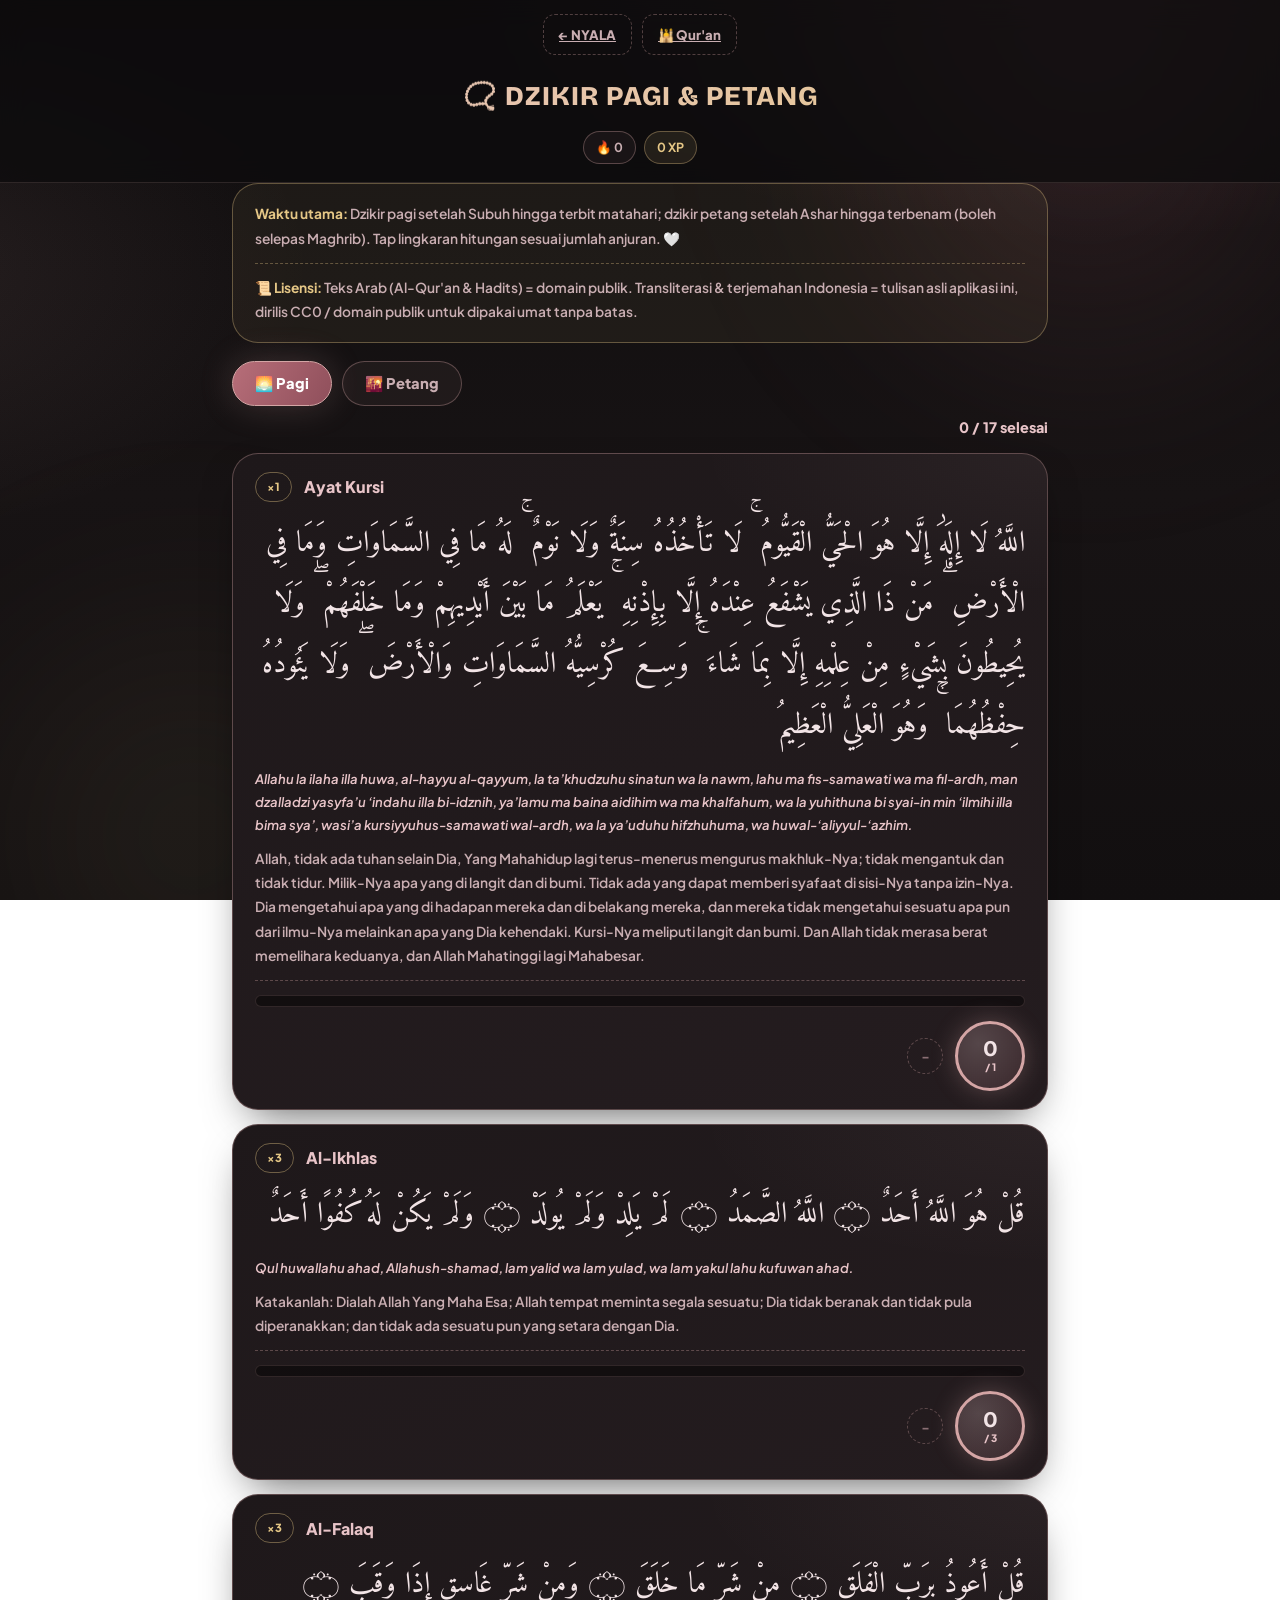
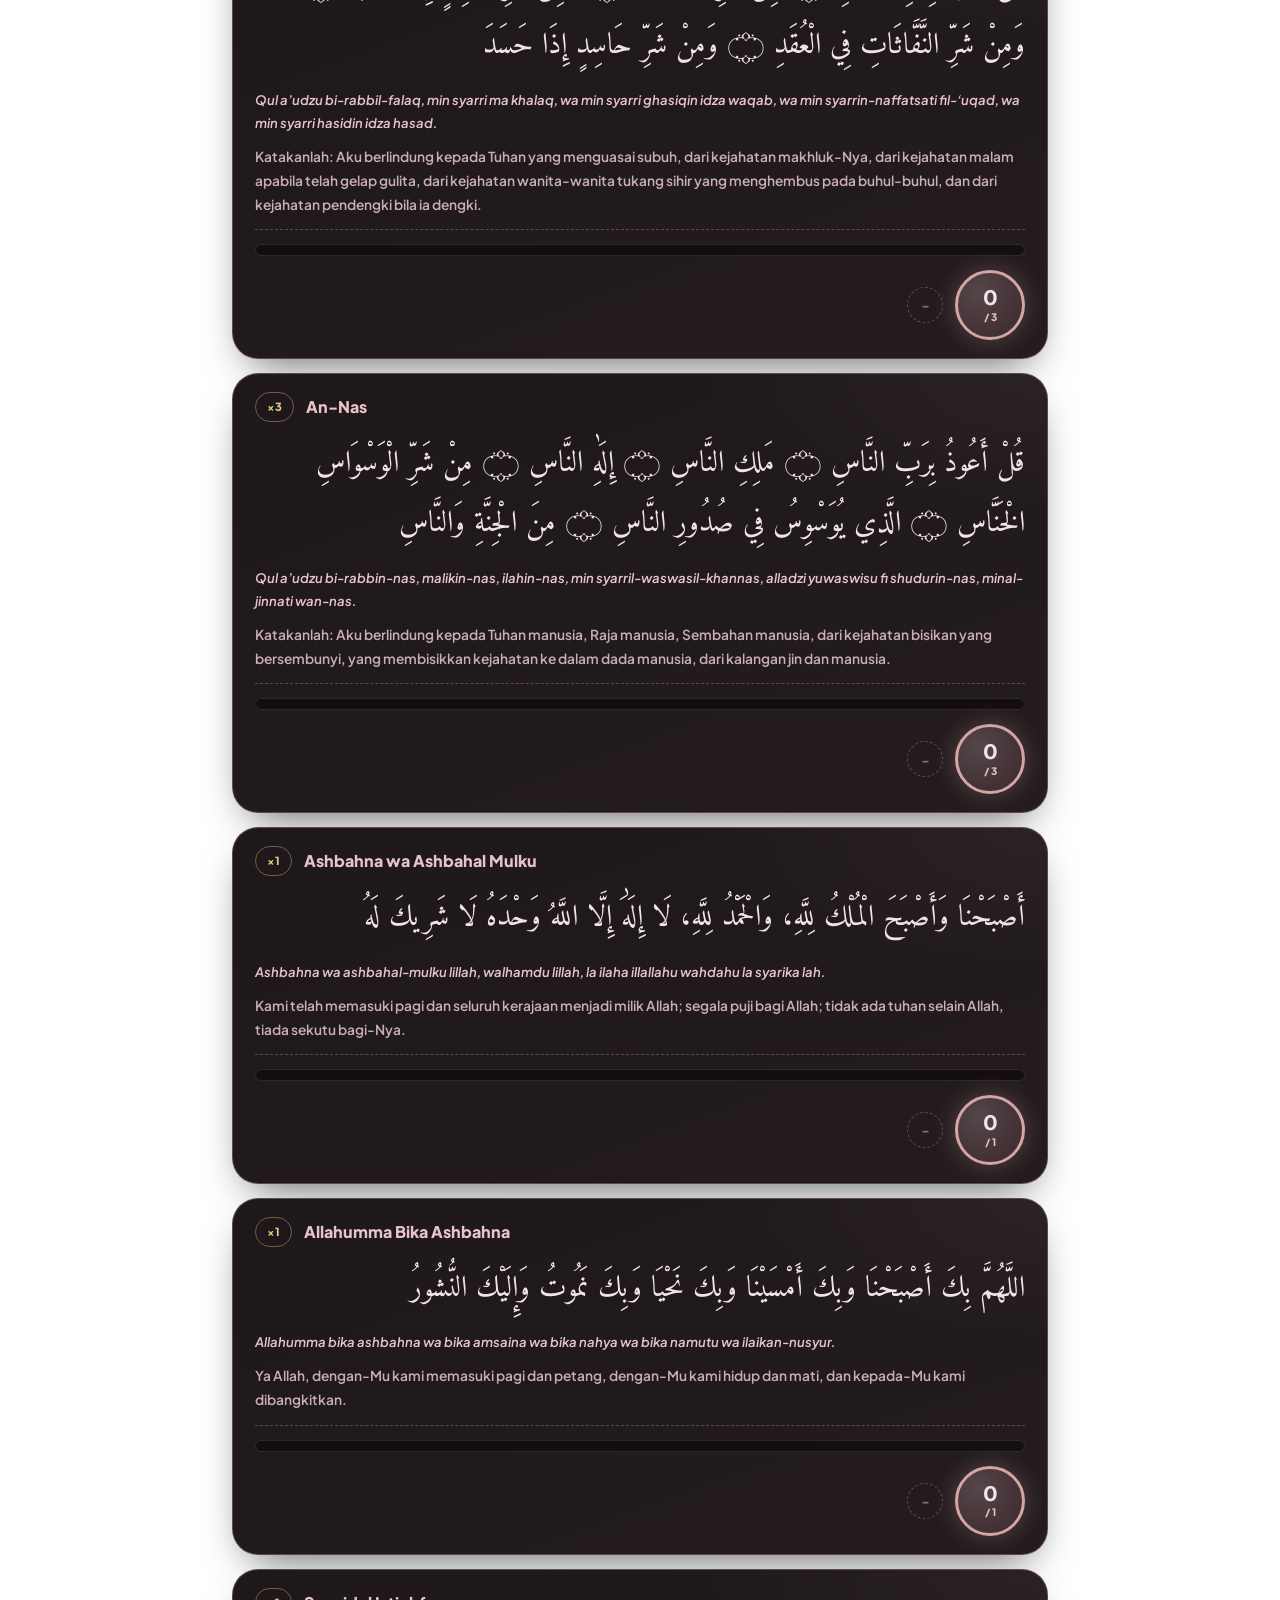
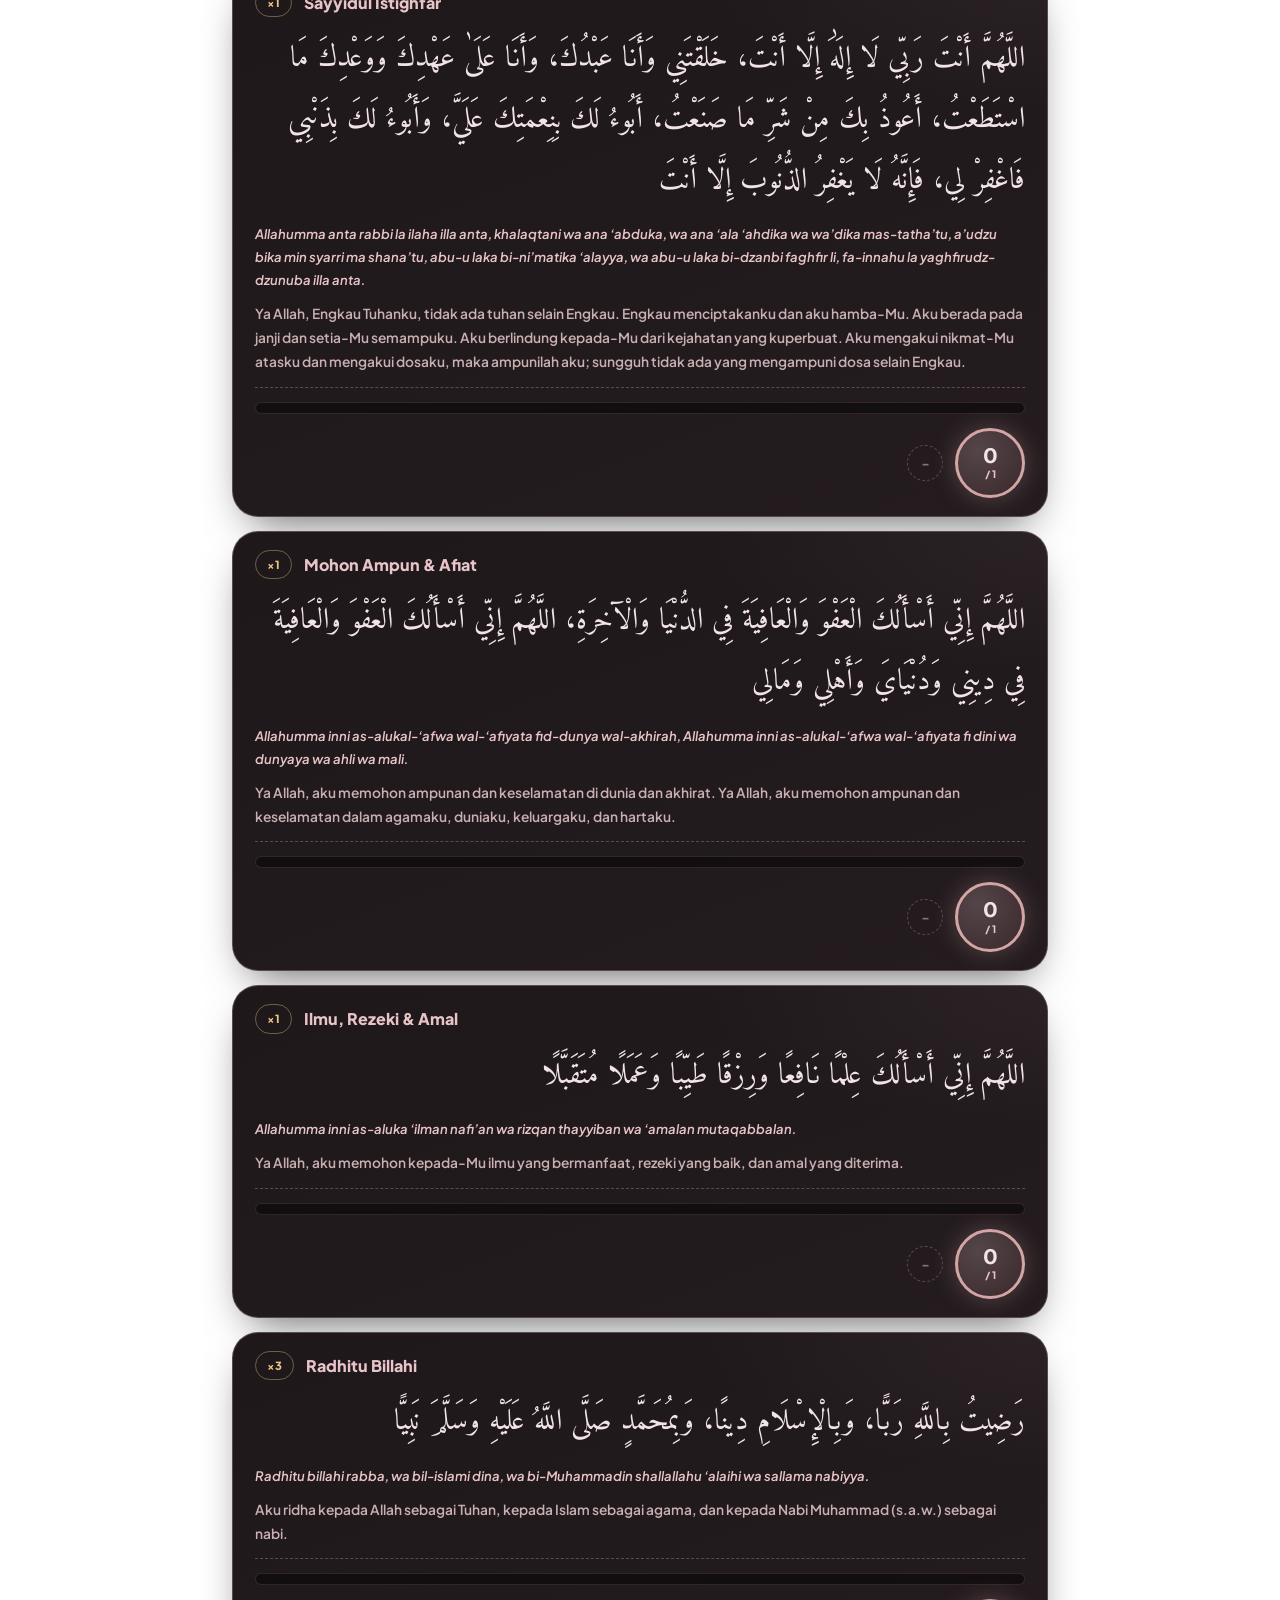
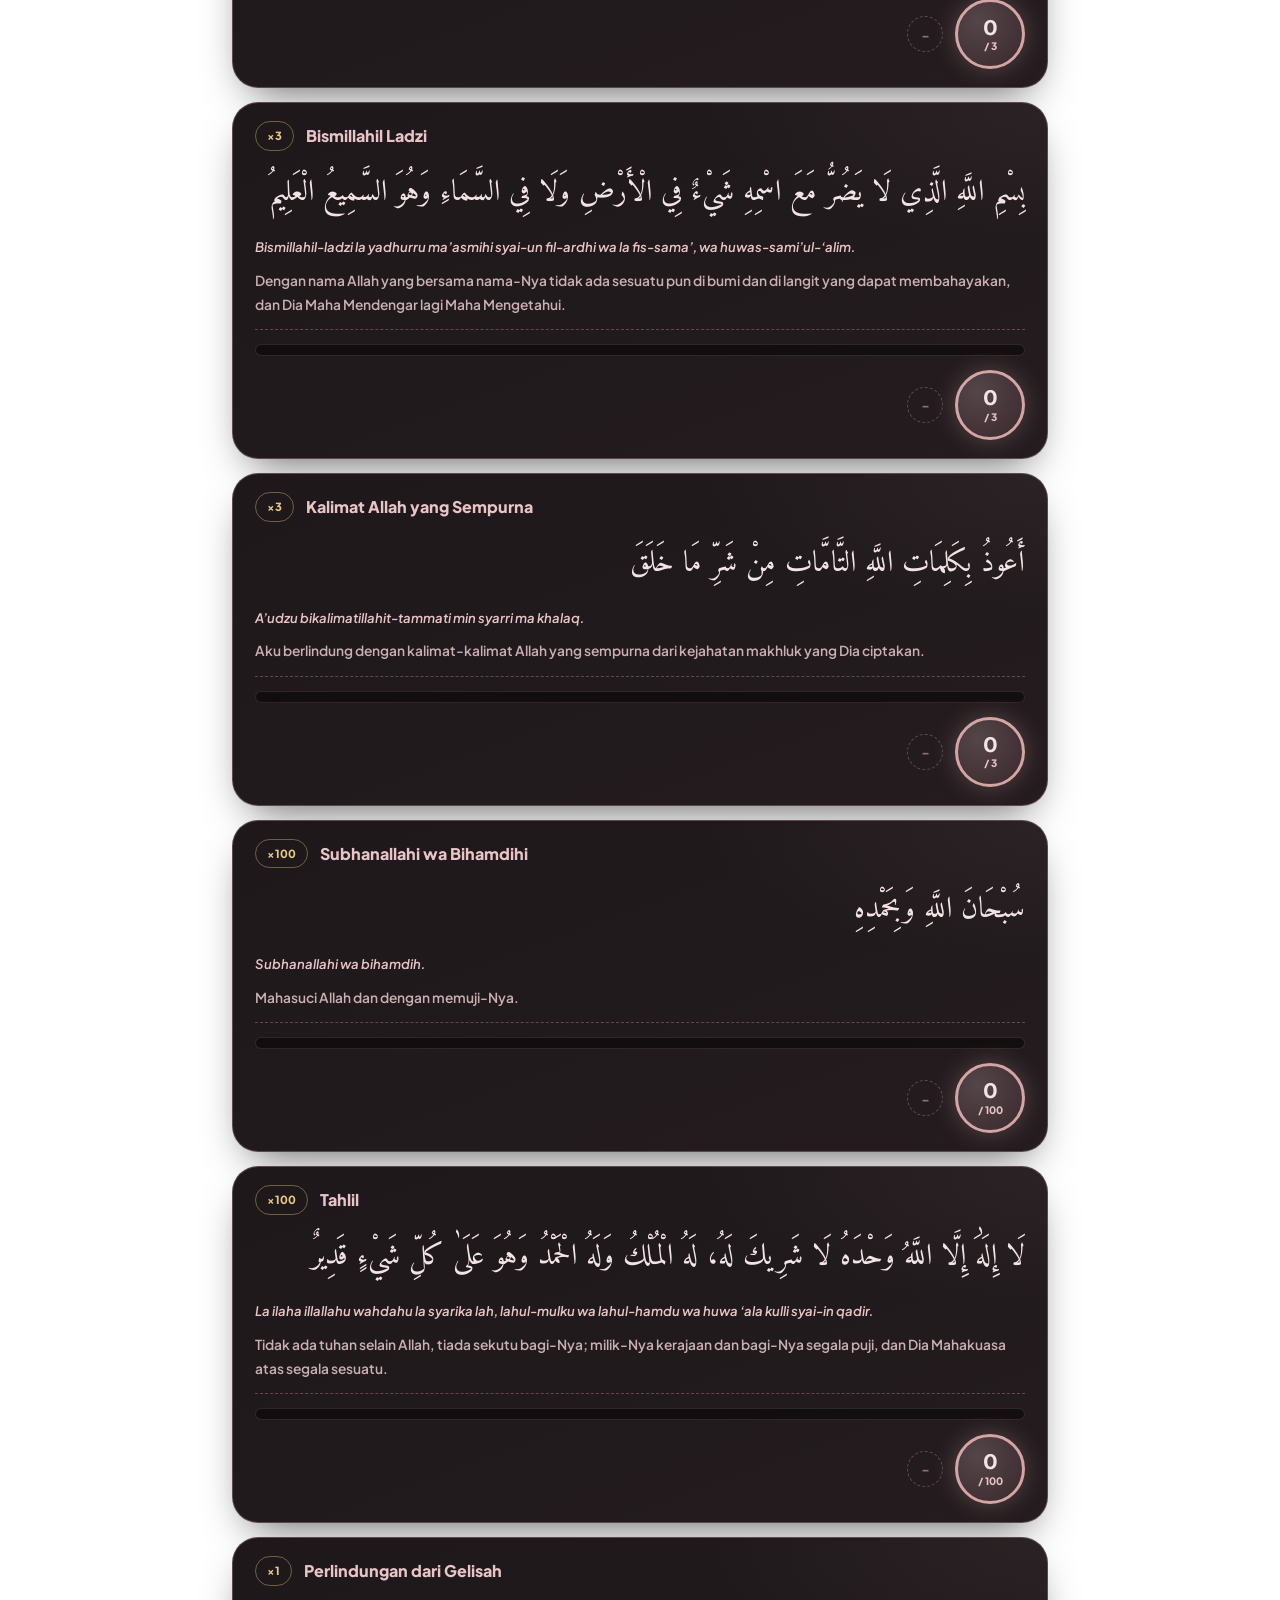
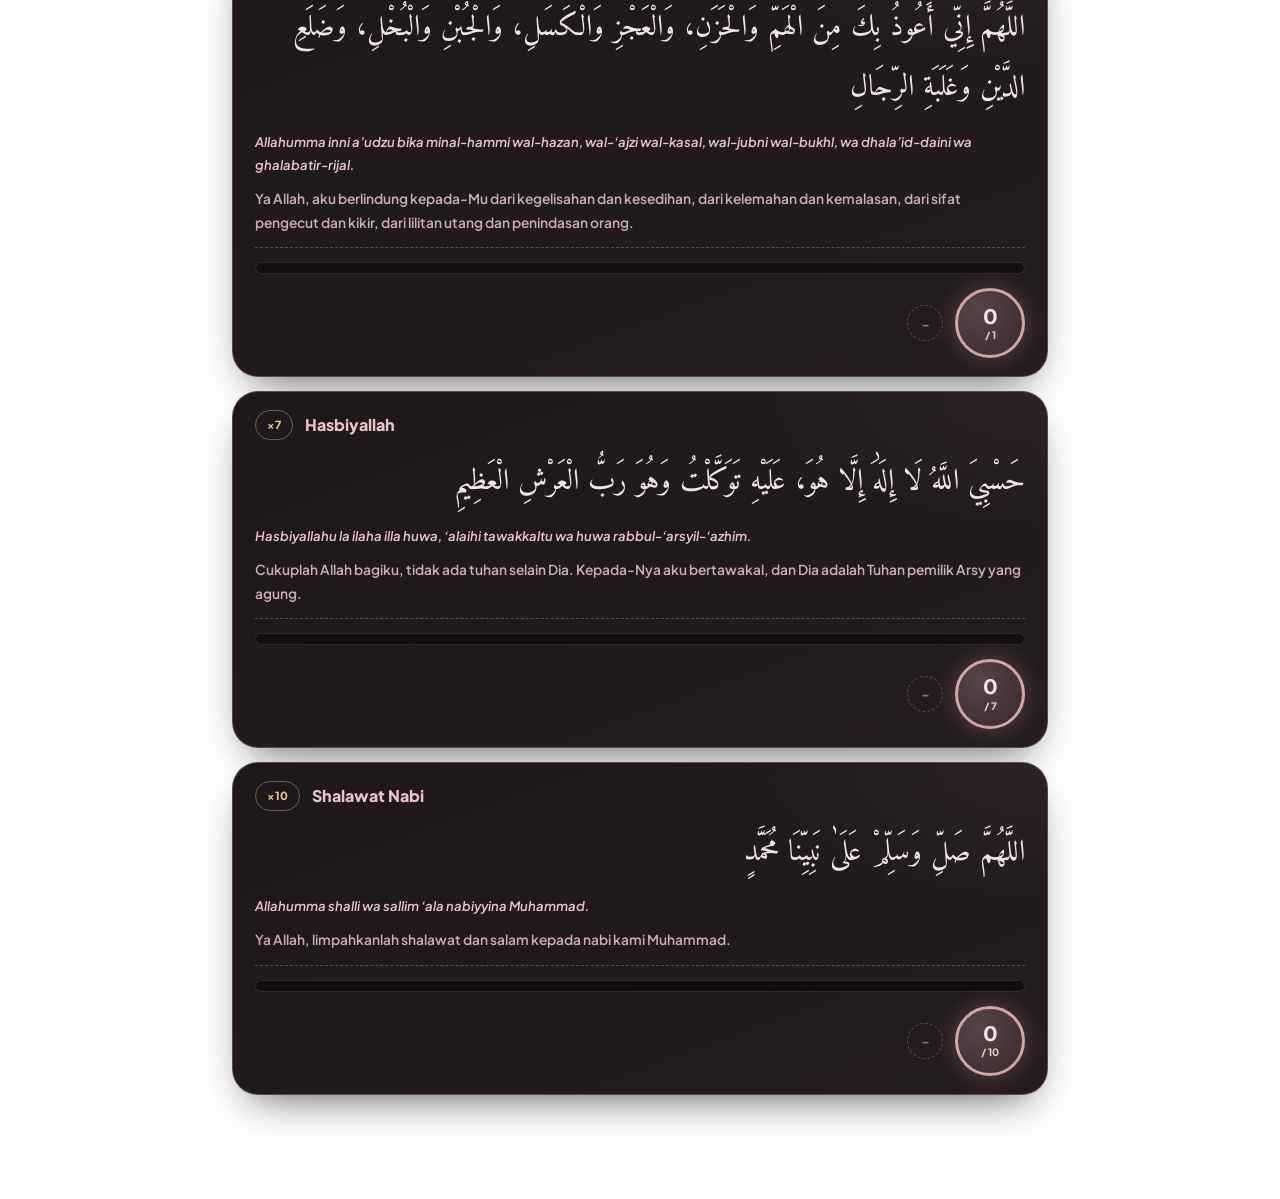
==== dzikir.html @ b2e1d852 "Update dzikir.html" ====
<!DOCTYPE html>
<html lang="id">
<head>
<meta charset="UTF-8">
<meta name="viewport" content="width=device-width, initial-scale=1.0, maximum-scale=5.0">
<title>Dzikir Pagi & Petang — NYALA</title>
<meta name="description" content="Dzikir pagi dan petang lengkap: teks Arab, transliterasi latin, arti Indonesia/Inggris, bar progres hitungan, dan lingkaran hitungan sesuai jumlah anjuran.">
<link rel="icon" href="icon.svg">
<link rel="preconnect" href="https://fonts.googleapis.com">
<link rel="preconnect" href="https://fonts.gstatic.com" crossorigin>
<link href="https://fonts.googleapis.com/css2?family=Amiri:wght@400;700&family=Bricolage+Grotesque:opsz,wght@12..96,400..800&family=Plus+Jakarta+Sans:wght@400;500;600;700;800&display=swap" rel="stylesheet">
<link rel="stylesheet" href="styles.css">
<link rel="manifest" href="manifest.webmanifest">
<meta name="theme-color" content="#0e0c0d">
<style>
.dz-wrap{max-width:860px;margin:0 auto;padding:0 clamp(14px,3vw,22px) 90px}
.dz-nav{display:flex;gap:10px;justify-content:center;flex-wrap:wrap}
.dz-title{text-align:center;font-family:'Bricolage Grotesque';font-weight:800;font-size:clamp(1.25rem,4.4vw,1.7rem);letter-spacing:1px;background:linear-gradient(120deg,var(--rose-soft),var(--gold));-webkit-background-clip:text;background-clip:text;color:transparent;margin:6px 0 12px}
.dz-chips{display:flex;gap:8px;justify-content:center;flex-wrap:wrap;margin-bottom:18px}
.dz-info{border:1px solid rgba(229,199,134,.35);background:rgba(229,199,134,.06);border-radius:var(--r-card);padding:18px clamp(16px,3vw,22px);font-size:.86rem;color:var(--ink-soft);font-weight:600;line-height:1.75}
.dz-info b{color:var(--gold)}
.dz-info .sep{border-top:1px dashed rgba(229,199,134,.35);margin:12px 0}
.dz-tabs{display:flex;gap:10px;flex-wrap:wrap;margin:18px 0 10px}
.dz-tab{border:1px solid var(--line-strong);background:rgba(212,165,165,.06);border-radius:999px;padding:12px 22px;font-weight:800;font-size:.92rem;color:var(--ink-soft);cursor:pointer;transition:.2s}
.dz-tab:focus-visible{outline:3px solid var(--rose);outline-offset:2px}
.dz-tab.on{background:linear-gradient(120deg,var(--rose-deep),#8f4f5b);color:#fff;border-color:var(--rose);box-shadow:var(--glow-rose)}
.dz-prog{text-align:right;font-weight:800;font-size:.9rem;color:var(--rose-soft);margin:6px 0 14px}
.dz-item{padding:18px clamp(14px,3vw,22px);margin-bottom:14px}
.dz-item.done{border-color:rgba(229,199,134,.5);box-shadow:0 0 22px rgba(229,199,134,.18)}
.dz-head{display:flex;align-items:center;gap:12px;margin-bottom:12px}
.dz-x{font-size:.7rem;font-weight:800;color:var(--gold);border:1px solid rgba(229,199,134,.4);border-radius:999px;padding:5px 11px;white-space:nowrap}
.dz-t{flex:1;font-weight:800;font-size:1rem;color:var(--rose-soft)}
.dz-ar{font-family:'Amiri',serif;font-size:clamp(1.35rem,4.6vw,1.85rem);line-height:2.05;text-align:right;direction:rtl;color:var(--ink);margin-bottom:12px}
.dz-la{font-size:.82rem;font-style:italic;color:var(--rose-soft);font-weight:600;line-height:1.75;margin-bottom:10px}
.dz-mean{font-size:.86rem;color:var(--ink-soft);font-weight:600;line-height:1.75;padding-bottom:12px;border-bottom:1px dashed var(--line-strong);margin-bottom:14px}
.dz-track{height:12px;border-radius:999px;background:rgba(0,0,0,.45);border:1px solid var(--line);overflow:hidden;margin-bottom:14px}
.dz-track i{display:block;height:100%;width:0%;border-radius:999px;background:linear-gradient(90deg,var(--rose-deep),var(--rose) 55%,var(--gold));box-shadow:0 0 14px rgba(212,165,165,.55);transition:width .35s cubic-bezier(.2,.8,.2,1)}
.dz-item.done .dz-track i{background:linear-gradient(90deg,var(--gold),var(--gold-deep));box-shadow:0 0 18px rgba(229,199,134,.65)}
.dz-foot{display:flex;align-items:center;gap:12px;justify-content:flex-end}
.dz-minus{border:1px dashed var(--line-strong);background:transparent;color:var(--ink-mute);border-radius:999px;width:36px;height:36px;min-width:36px;cursor:pointer;font-weight:800}
.dz-minus:hover{color:var(--rose-soft);border-color:var(--rose)}
.dz-circle{width:70px;height:70px;min-width:70px;border-radius:50%;border:3px solid var(--rose);background:radial-gradient(circle at 32% 30%,rgba(232,196,200,.25),rgba(183,110,121,.15));display:flex;flex-direction:column;align-items:center;justify-content:center;cursor:pointer;transition:transform .12s;box-shadow:0 0 24px rgba(212,165,165,.3)}
.dz-circle:active{transform:scale(.92)}
.dz-circle b{font-family:'Bricolage Grotesque';font-size:1.4rem;line-height:1;color:var(--ink)}
.dz-circle small{font-size:.64rem;font-weight:800;color:var(--rose-soft)}
.dz-circle.full{border-color:var(--gold);background:radial-gradient(circle at 32% 30%,rgba(229,199,134,.35),rgba(201,163,92,.18))}
</style>
<script>
if('serviceWorker' in navigator){window.addEventListener('load',function(){navigator.serviceWorker.register('sw.js').catch(function(){});});}
</script>
</head>
<body>
<div class="aurora" aria-hidden="true"></div>
<header class="top">
  <div class="top-in dz-nav">
    <a class="btn ghost small" href="index.html">← NYALA</a>
    <a class="btn ghost small" href="quran.html">🕌 Qur'an</a>
  </div>
  <div class="dz-title" id="dzTitle" data-id="📿 DZIKIR PAGI & PETANG" data-en="📿 MORNING & EVENING DHIKR">📿 DZIKIR PAGI & PETANG</div>
  <div class="dz-chips">
    <span class="chip" id="streakChip">🔥 0</span>
    <span class="chip lvl" id="xpChip">0 XP</span>
  </div>
</header>

<main class="dz-wrap">
  <div class="dz-info">
    <p><b data-id="Waktu utama:" data-en="Prime time:">Waktu utama:</b> <span data-id="Dzikir pagi setelah Subuh hingga terbit matahari; dzikir petang setelah Ashar hingga terbenam (boleh selepas Maghrib). Tap lingkaran hitungan sesuai jumlah anjuran. 🤍" data-en="morning dhikr after Fajr until sunrise; evening dhikr after Asr until sunset (allowed after Maghrib). Tap the counter circle according to the recommended count. 🤍">Dzikir pagi setelah Subuh hingga terbit matahari; dzikir petang setelah Ashar hingga terbenam (boleh selepas Maghrib). Tap lingkaran hitungan sesuai jumlah anjuran. 🤍</span></p>
    <div class="sep"></div>
    <p><b data-id="📜 Lisensi:" data-en="📜 License:">📜 Lisensi:</b> <span data-id="Teks Arab (Al-Qur'an & Hadits) = domain publik. Transliterasi & terjemahan Indonesia = tulisan asli aplikasi ini, dirilis CC0 / domain publik untuk dipakai umat tanpa batas." data-en="Arabic text (Qur'an & hadith) = public domain. Transliteration & Indonesian translation = original writing of this app, released CC0 / public domain for the ummah without restriction.">Teks Arab (Al-Qur'an & Hadits) = domain publik. Transliterasi & terjemahan Indonesia = tulisan asli aplikasi ini, dirilis CC0 / domain publik untuk dipakai umat tanpa batas.</span></p>
  </div>

  <div class="dz-tabs" role="group" aria-label="Waktu dzikir">
    <button class="dz-tab on" id="tabPagi" data-id="🌅 Pagi" data-en="🌅 Morning">🌅 Pagi</button>
    <button class="dz-tab" id="tabPetang" data-id="🌇 Petang" data-en="🌇 Evening">🌇 Petang</button>
  </div>
  <div class="dz-prog" id="dzProg">0 / 17 selesai</div>
  <div id="dzList"></div>
</main>
<div id="toasts" aria-live="polite"></div>

<script src="i18n.js" defer></script>
<script>
(function(){
'use strict';
function $(id){return document.getElementById(id);}
function L(a,b){return window.__nyalaLang==='en'?b:a;}
function todayKey(){var d=new Date();return d.getFullYear()+'-'+String(d.getMonth()+1).padStart(2,'0')+'-'+String(d.getDate()).padStart(2,'0');}
function toast(msg){var box=$('toasts');if(!box)return;var t=document.createElement('div');t.className='toast';t.textContent=msg;box.appendChild(t);while(box.children.length>3)box.removeChild(box.firstChild);setTimeout(function(){t.classList.add('go');setTimeout(function(){if(t.parentNode)t.parentNode.removeChild(t);},320);},3200);}
var audioCtx=null;
function chime(){try{if(!audioCtx)audioCtx=new (window.AudioContext||window.webkitAudioContext)();if(audioCtx.state==='suspended')audioCtx.resume();var t0=audioCtx.currentTime;[523.25,659.25,783.99].forEach(function(f,i){var o=audioCtx.createOscillator(),g=audioCtx.createGain();o.type='sine';o.frequency.value=f;g.gain.setValueAtTime(0.0001,t0+i*0.11);g.gain.exponentialRampToValueAtTime(0.14,t0+i*0.11+0.02);g.gain.exponentialRampToValueAtTime(0.0001,t0+i*0.11+0.45);o.connect(g);g.connect(audioCtx.destination);o.start(t0+i*0.11);o.stop(t0+i*0.11+0.5);});}catch(e){}}
var KURSI='اللَّهُ لَا إِلَٰهَ إِلَّا هُوَ الْحَيُّ الْقَيُّومُ ۚ لَا تَأْخُذُهُ سِنَةٌ وَلَا نَوْمٌ ۚ لَهُ مَا فِي السَّمَاوَاتِ وَمَا فِي الْأَرْضِ ۗ مَنْ ذَا الَّذِي يَشْفَعُ عِنْدَهُ إِلَّا بِإِذْنِهِ ۚ يَعْلَمُ مَا بَيْنَ أَيْدِيهِمْ وَمَا خَلْفَهُمْ ۖ وَلَا يُحِيطُونَ بِشَيْءٍ مِنْ عِلْمِهِ إِلَّا بِمَا شَاءَ ۚ وَسِعَ كُرْسِيُّهُ السَّمَاوَاتِ وَالْأَرْضَ ۖ وَلَا يَئُودُهُ حِفْظُهُمَا ۚ وَهُوَ الْعَلِيُّ الْعَظِيمُ';
var KURSI_LA='Allahu la ilaha illa huwa, al-hayyu al-qayyum, la ta’khudzuhu sinatun wa la nawm, lahu ma fis-samawati wa ma fil-ardh, man dzalladzi yasyfa’u ‘indahu illa bi-idznih, ya’lamu ma baina aidihim wa ma khalfahum, wa la yuhithuna bi syai-in min ‘ilmihi illa bima sya’, wasi’a kursiyyuhus-samawati wal-ardh, wa la ya’uduhu hifzhuhuma, wa huwal-‘aliyyul-‘azhim.';
var KURSI_ID='Allah, tidak ada tuhan selain Dia, Yang Mahahidup lagi terus-menerus mengurus makhluk-Nya; tidak mengantuk dan tidak tidur. Milik-Nya apa yang di langit dan di bumi. Tidak ada yang dapat memberi syafaat di sisi-Nya tanpa izin-Nya. Dia mengetahui apa yang di hadapan mereka dan di belakang mereka, dan mereka tidak mengetahui sesuatu apa pun dari ilmu-Nya melainkan apa yang Dia kehendaki. Kursi-Nya meliputi langit dan bumi. Dan Allah tidak merasa berat memelihara keduanya, dan Allah Mahatinggi lagi Mahabesar.';
var KURSI_EN='Allah — there is no deity except Him, the Ever-Living, the Sustainer of existence. Neither drowsiness nor sleep overtakes Him. To Him belongs whatever is in the heavens and whatever is on the earth. Who is it that can intercede with Him except by His permission? He knows what is before them and what will be after them, and they encompass nothing of His knowledge except for what He wills. His Kursi extends over the heavens and the earth, and their preservation tires Him not. And He is the Most High, the Most Great.';
var Q3='قُلْ هُوَ اللَّهُ أَحَدٌ ۝ اللَّهُ الصَّمَدُ ۝ لَمْ يَلِدْ وَلَمْ يُولَدْ ۝ وَلَمْ يَكُنْ لَهُ كُفُوًا أَحَدٌ';
var Q3_LA='Qul huwallahu ahad, Allahush-shamad, lam yalid wa lam yulad, wa lam yakul lahu kufuwan ahad.';
var Q3_ID='Katakanlah: Dialah Allah Yang Maha Esa; Allah tempat meminta segala sesuatu; Dia tidak beranak dan tidak pula diperanakkan; dan tidak ada sesuatu pun yang setara dengan Dia.';
var Q3_EN='Say: He is Allah, the One; Allah, the Eternal Refuge; He neither begets nor is born; and there is none comparable to Him.';
var Q113='قُلْ أَعُوذُ بِرَبِّ الْفَلَقِ ۝ مِنْ شَرِّ مَا خَلَقَ ۝ وَمِنْ شَرِّ غَاسِقٍ إِذَا وَقَبَ ۝ وَمِنْ شَرِّ النَّفَّاثَاتِ فِي الْعُقَدِ ۝ وَمِنْ شَرِّ حَاسِدٍ إِذَا حَسَدَ';
var Q113_LA='Qul a’udzu bi-rabbil-falaq, min syarri ma khalaq, wa min syarri ghasiqin idza waqab, wa min syarrin-naffatsati fil-‘uqad, wa min syarri hasidin idza hasad.';
var Q113_ID='Katakanlah: Aku berlindung kepada Tuhan yang menguasai subuh, dari kejahatan makhluk-Nya, dari kejahatan malam apabila telah gelap gulita, dari kejahatan wanita-wanita tukang sihir yang menghembus pada buhul-buhul, dan dari kejahatan pendengki bila ia dengki.';
var Q113_EN='Say: I seek refuge in the Lord of daybreak, from the evil of what He created, from the evil of darkness when it settles, from the evil of the blowers in knots, and from the evil of an envier when he envies.';
var Q114='قُلْ أَعُوذُ بِرَبِّ النَّاسِ ۝ مَلِكِ النَّاسِ ۝ إِلَٰهِ النَّاسِ ۝ مِنْ شَرِّ الْوَسْوَاسِ الْخَنَّاسِ ۝ الَّذِي يُوَسْوِسُ فِي صُدُورِ النَّاسِ ۝ مِنَ الْجِنَّةِ وَالنَّاسِ';
var Q114_LA='Qul a’udzu bi-rabbin-nas, malikin-nas, ilahin-nas, min syarril-waswasil-khannas, alladzi yuwaswisu fi shudurin-nas, minal-jinnati wan-nas.';
var Q114_ID='Katakanlah: Aku berlindung kepada Tuhan manusia, Raja manusia, Sembahan manusia, dari kejahatan bisikan yang bersembunyi, yang membisikkan kejahatan ke dalam dada manusia, dari kalangan jin dan manusia.';
var Q114_EN='Say: I seek refuge in the Lord of mankind, the Sovereign of mankind, the God of mankind, from the evil of the retreating whisperer, who whispers into the breasts of mankind, from among the jinn and mankind.';
var IST='اللَّهُمَّ أَنْتَ رَبِّي لَا إِلَٰهَ إِلَّا أَنْتَ، خَلَقْتَنِي وَأَنَا عَبْدُكَ، وَأَنَا عَلَىٰ عَهْدِكَ وَوَعْدِكَ مَا اسْتَطَعْتُ، أَعُوذُ بِكَ مِنْ شَرِّ مَا صَنَعْتُ، أَبُوءُ لَكَ بِنِعْمَتِكَ عَلَيَّ، وَأَبُوءُ لَكَ بِذَنْبِي فَاغْفِرْ لِي، فَإِنَّهُ لَا يَغْفِرُ الذُّنُوبَ إِلَّا أَنْتَ';
var IST_LA='Allahumma anta rabbi la ilaha illa anta, khalaqtani wa ana ‘abduka, wa ana ‘ala ‘ahdika wa wa’dika mas-tatha’tu, a’udzu bika min syarri ma shana’tu, abu-u laka bi-ni’matika ‘alayya, wa abu-u laka bi-dzanbi faghfir li, fa-innahu la yaghfirudz-dzunuba illa anta.';
var IST_ID='Ya Allah, Engkau Tuhanku, tidak ada tuhan selain Engkau. Engkau menciptakanku dan aku hamba-Mu. Aku berada pada janji dan setia-Mu semampuku. Aku berlindung kepada-Mu dari kejahatan yang kuperbuat. Aku mengakui nikmat-Mu atasku dan mengakui dosaku, maka ampunilah aku; sungguh tidak ada yang mengampuni dosa selain Engkau.';
var IST_EN='O Allah, You are my Lord; there is no deity but You. You created me and I am Your servant. I abide by Your covenant and promise as far as I am able. I seek refuge in You from the evil of what I have done. I acknowledge Your favor upon me and I acknowledge my sin, so forgive me — for none forgives sins except You.';
var AFI='اللَّهُمَّ إِنِّي أَسْأَلُكَ الْعَفْوَ وَالْعَافِيَةَ فِي الدُّنْيَا وَالْآخِرَةِ، اللَّهُمَّ إِنِّي أَسْأَلُكَ الْعَفْوَ وَالْعَافِيَةَ فِي دِينِي وَدُنْيَايَ وَأَهْلِي وَمَالِي';
var AFI_LA='Allahumma inni as-alukal-‘afwa wal-‘afiyata fid-dunya wal-akhirah, Allahumma inni as-alukal-‘afwa wal-‘afiyata fi dini wa dunyaya wa ahli wa mali.';
var AFI_ID='Ya Allah, aku memohon ampunan dan keselamatan di dunia dan akhirat. Ya Allah, aku memohon ampunan dan keselamatan dalam agamaku, duniaku, keluargaku, dan hartaku.';
var AFI_EN='O Allah, I ask You for pardon and well-being in this world and the Hereafter. O Allah, I ask You for pardon and well-being in my religion, my worldly life, my family, and my wealth.';
var RAD='رَضِيتُ بِاللَّهِ رَبًّا، وَبِالْإِسْلَامِ دِينًا، وَبِمُحَمَّدٍ صَلَّى اللَّهُ عَلَيْهِ وَسَلَّمَ نَبِيًّا';
var RAD_LA='Radhitu billahi rabba, wa bil-islami dina, wa bi-Muhammadin shallallahu ‘alaihi wa sallama nabiyya.';
var RAD_ID='Aku ridha kepada Allah sebagai Tuhan, kepada Islam sebagai agama, dan kepada Nabi Muhammad (s.a.w.) sebagai nabi.';
var RAD_EN='I am content with Allah as Lord, with Islam as religion, and with Prophet Muhammad (peace be upon him) as my Prophet.';
var BIS='بِسْمِ اللَّهِ الَّذِي لَا يَضُرُّ مَعَ اسْمِهِ شَيْءٌ فِي الْأَرْضِ وَلَا فِي السَّمَاءِ وَهُوَ السَّمِيعُ الْعَلِيمُ';
var BIS_LA='Bismillahil-ladzi la yadhurru ma’asmihi syai-un fil-ardhi wa la fis-sama’, wa huwas-sami’ul-‘alim.';
var BIS_ID='Dengan nama Allah yang bersama nama-Nya tidak ada sesuatu pun di bumi dan di langit yang dapat membahayakan, dan Dia Maha Mendengar lagi Maha Mengetahui.';
var BIS_EN='In the name of Allah, with whose name nothing in the earth or in the heavens can cause harm, and He is the All-Hearing, the All-Knowing.';
var KAL='أَعُوذُ بِكَلِمَاتِ اللَّهِ التَّامَّاتِ مِنْ شَرِّ مَا خَلَقَ';
var KAL_LA='A’udzu bikalimatillahit-tammati min syarri ma khalaq.';
var KAL_ID='Aku berlindung dengan kalimat-kalimat Allah yang sempurna dari kejahatan makhluk yang Dia ciptakan.';
var KAL_EN='I seek refuge in the perfect words of Allah from the evil of what He has created.';
var SUB='سُبْحَانَ اللَّهِ وَبِحَمْدِهِ';
var SUB_LA='Subhanallahi wa bihamdih.';
var SUB_ID='Mahasuci Allah dan dengan memuji-Nya.';
var SUB_EN='Glory be to Allah and praise be to Him.';
var TAH='لَا إِلَٰهَ إِلَّا اللَّهُ وَحْدَهُ لَا شَرِيكَ لَهُ، لَهُ الْمُلْكُ وَلَهُ الْحَمْدُ وَهُوَ عَلَىٰ كُلِّ شَيْءٍ قَدِيرٌ';
var TAH_LA='La ilaha illallahu wahdahu la syarika lah, lahul-mulku wa lahul-hamdu wa huwa ‘ala kulli syai-in qadir.';
var TAH_ID='Tidak ada tuhan selain Allah, tiada sekutu bagi-Nya; milik-Nya kerajaan dan bagi-Nya segala puji, dan Dia Mahakuasa atas segala sesuatu.';
var TAH_EN='There is no deity but Allah alone, without partner; His is the dominion and His is the praise, and He is over all things competent.';
var HAM='اللَّهُمَّ إِنِّي أَعُوذُ بِكَ مِنَ الْهَمِّ وَالْحَزَنِ، وَالْعَجْزِ وَالْكَسَلِ، وَالْجُبْنِ وَالْبُخْلِ، وَضَلَعِ الدَّيْنِ وَغَلَبَةِ الرِّجَالِ';
var HAM_LA='Allahumma inni a’udzu bika minal-hammi wal-hazan, wal-‘ajzi wal-kasal, wal-jubni wal-bukhl, wa dhala’id-daini wa ghalabatir-rijal.';
var HAM_ID='Ya Allah, aku berlindung kepada-Mu dari kegelisahan dan kesedihan, dari kelemahan dan kemalasan, dari sifat pengecut dan kikir, dari lilitan utang dan penindasan orang.';
var HAM_EN='O Allah, I seek refuge in You from anxiety and sorrow, from weakness and laziness, from cowardice and miserliness, from the burden of debt and from being overpowered by men.';
var HAS='حَسْبِيَ اللَّهُ لَا إِلَٰهَ إِلَّا هُوَ، عَلَيْهِ تَوَكَّلْتُ وَهُوَ رَبُّ الْعَرْشِ الْعَظِيمِ';
var HAS_LA='Hasbiyallahu la ilaha illa huwa, ‘alaihi tawakkaltu wa huwa rabbul-‘arsyil-‘azhim.';
var HAS_ID='Cukuplah Allah bagiku, tidak ada tuhan selain Dia. Kepada-Nya aku bertawakal, dan Dia adalah Tuhan pemilik Arsy yang agung.';
var HAS_EN='Allah is sufficient for me; there is no deity but Him. Upon Him I have relied, and He is the Lord of the Great Throne.';
var SHA='اللَّهُمَّ صَلِّ وَسَلِّمْ عَلَىٰ نَبِيِّنَا مُحَمَّدٍ';
var SHA_LA='Allahumma shalli wa sallim ‘ala nabiyyina Muhammad.';
var SHA_ID='Ya Allah, limpahkanlah shalawat dan salam kepada nabi kami Muhammad.';
var SHA_EN='O Allah, send blessings and peace upon our Prophet Muhammad.';
var ASB='أَصْبَحْنَا وَأَصْبَحَ الْمُلْكُ لِلَّهِ، وَالْحَمْدُ لِلَّهِ، لَا إِلَٰهَ إِلَّا اللَّهُ وَحْدَهُ لَا شَرِيكَ لَهُ';
var ASB_LA='Ashbahna wa ashbahal-mulku lillah, walhamdu lillah, la ilaha illallahu wahdahu la syarika lah.';
var ASB_ID='Kami telah memasuki pagi dan seluruh kerajaan menjadi milik Allah; segala puji bagi Allah; tidak ada tuhan selain Allah, tiada sekutu bagi-Nya.';
var ASB_EN='We have entered the morning and all sovereignty belongs to Allah; praise be to Allah; there is no deity but Allah alone, without partner.';
var AMS='أَمْسَيْنَا وَأَمْسَى الْمُلْكُ لِلَّهِ، وَالْحَمْدُ لِلَّهِ، لَا إِلَٰهَ إِلَّا اللَّهُ وَحْدَهُ لَا شَرِيكَ لَهُ';
var AMS_LA='Amsaina wa amsal-mulku lillah, walhamdu lillah, la ilaha illallahu wahdahu la syarika lah.';
var AMS_ID='Kami telah memasuki petang dan seluruh kerajaan menjadi milik Allah; segala puji bagi Allah; tidak ada tuhan selain Allah, tiada sekutu bagi-Nya.';
var AMS_EN='We have entered the evening and all sovereignty belongs to Allah; praise be to Allah; there is no deity but Allah alone, without partner.';
var BKA='اللَّهُمَّ بِكَ أَصْبَحْنَا وَبِكَ أَمْسَيْنَا وَبِكَ نَحْيَا وَبِكَ نَمُوتُ وَإِلَيْكَ النُّشُورُ';
var BKA_LA='Allahumma bika ashbahna wa bika amsaina wa bika nahya wa bika namutu wa ilaikan-nusyur.';
var BKA_ID='Ya Allah, dengan-Mu kami memasuki pagi dan petang, dengan-Mu kami hidup dan mati, dan kepada-Mu kami dibangkitkan.';
var BKA_EN='O Allah, by You we enter the morning and the evening, by You we live and die, and to You is the resurrection.';
var BKP='اللَّهُمَّ بِكَ أَمْسَيْنَا وَبِكَ أَصْبَحْنَا وَبِكَ نَحْيَا وَبِكَ نَمُوتُ وَإِلَيْكَ الْمَصِيرُ';
var BKP_LA='Allahumma bika amsaina wa bika ashbahna wa bika nahya wa bika namutu wa ilaikal-mashir.';
var BKP_ID='Ya Allah, dengan-Mu kami memasuki petang dan pagi, dengan-Mu kami hidup dan mati, dan kepada-Mu kami kembali.';
var BKP_EN='O Allah, by You we enter the evening and the morning, by You we live and die, and to You is the final return.';
var ILM='اللَّهُمَّ إِنِّي أَسْأَلُكَ عِلْمًا نَافِعًا وَرِزْقًا طَيِّبًا وَعَمَلًا مُتَقَبَّلًا';
var ILM_LA='Allahumma inni as-aluka ‘ilman nafi’an wa rizqan thayyiban wa ‘amalan mutaqabbalan.';
var ILM_ID='Ya Allah, aku memohon kepada-Mu ilmu yang bermanfaat, rezeki yang baik, dan amal yang diterima.';
var ILM_EN='O Allah, I ask You for beneficial knowledge, good provision, and accepted deeds.';
var ITEMS={
pagi:[
{id:'kursi',n:1,t:{id:'Ayat Kursi',en:'Ayat al-Kursi'},ar:KURSI,la:KURSI_LA,m:{id:KURSI_ID,en:KURSI_EN}},
{id:'ikhlas',n:3,t:{id:'Al-Ikhlas',en:'Al-Ikhlas'},ar:Q3,la:Q3_LA,m:{id:Q3_ID,en:Q3_EN}},
{id:'falaq',n:3,t:{id:'Al-Falaq',en:'Al-Falaq'},ar:Q113,la:Q113_LA,m:{id:Q113_ID,en:Q113_EN}},
{id:'nas',n:3,t:{id:'An-Nas',en:'An-Nas'},ar:Q114,la:Q114_LA,m:{id:Q114_ID,en:Q114_EN}},
{id:'ashbahna',n:1,t:{id:'Ashbahna wa Ashbahal Mulku',en:'Ashbahna wa Ashbahal Mulku'},ar:ASB,la:ASB_LA,m:{id:ASB_ID,en:ASB_EN}},
{id:'bika-p',n:1,t:{id:'Allahumma Bika Ashbahna',en:'Allahumma Bika Ashbahna'},ar:BKA,la:BKA_LA,m:{id:BKA_ID,en:BKA_EN}},
{id:'istighfar',n:1,t:{id:'Sayyidul Istighfar',en:'Sayyid al-Istighfar'},ar:IST,la:IST_LA,m:{id:IST_ID,en:IST_EN}},
{id:'afiyah',n:1,t:{id:'Mohon Ampun & Afiat',en:'Pardon & Well-being'},ar:AFI,la:AFI_LA,m:{id:AFI_ID,en:AFI_EN}},
{id:'ilmu',n:1,t:{id:'Ilmu, Rezeki & Amal',en:'Knowledge, Provision & Deeds'},ar:ILM,la:ILM_LA,m:{id:ILM_ID,en:ILM_EN}},
{id:'radhitu',n:3,t:{id:'Radhitu Billahi',en:'Radhitu Billahi'},ar:RAD,la:RAD_LA,m:{id:RAD_ID,en:RAD_EN}},
{id:'bismillah',n:3,t:{id:'Bismillahil Ladzi',en:'Bismillahil Ladhi'},ar:BIS,la:BIS_LA,m:{id:BIS_ID,en:BIS_EN}},
{id:'kalimat',n:3,t:{id:'Kalimat Allah yang Sempurna',en:'Allah’s Perfect Words'},ar:KAL,la:KAL_LA,m:{id:KAL_ID,en:KAL_EN}},
{id:'subhan',n:100,t:{id:'Subhanallahi wa Bihamdihi',en:'Subhanallahi wa Bihamdihi'},ar:SUB,la:SUB_LA,m:{id:SUB_ID,en:SUB_EN}},
{id:'tahlil',n:100,t:{id:'Tahlil',en:'Tahlil'},ar:TAH,la:TAH_LA,m:{id:TAH_ID,en:TAH_EN}},
{id:'hammi',n:1,t:{id:'Perlindungan dari Gelisah',en:'Refuge from Anxiety'},ar:HAM,la:HAM_LA,m:{id:HAM_ID,en:HAM_EN}},
{id:'hasbi',n:7,t:{id:'Hasbiyallah',en:'Hasbiyallah'},ar:HAS,la:HAS_LA,m:{id:HAS_ID,en:HAS_EN}},
{id:'shalawat',n:10,t:{id:'Shalawat Nabi',en:'Salawat upon the Prophet'},ar:SHA,la:SHA_LA,m:{id:SHA_ID,en:SHA_EN}}
],
petang:[
{id:'kursi',n:1,t:{id:'Ayat Kursi',en:'Ayat al-Kursi'},ar:KURSI,la:KURSI_LA,m:{id:KURSI_ID,en:KURSI_EN}},
{id:'ikhlas',n:3,t:{id:'Al-Ikhlas',en:'Al-Ikhlas'},ar:Q3,la:Q3_LA,m:{id:Q3_ID,en:Q3_EN}},
{id:'falaq',n:3,t:{id:'Al-Falaq',en:'Al-Falaq'},ar:Q113,la:Q113_LA,m:{id:Q113_ID,en:Q113_EN}},
{id:'nas',n:3,t:{id:'An-Nas',en:'An-Nas'},ar:Q114,la:Q114_LA,m:{id:Q114_ID,en:Q114_EN}},
{id:'amsaina',n:1,t:{id:'Amsaina wa Amsal Mulku',en:'Amsaina wa Amsal Mulku'},ar:AMS,la:AMS_LA,m:{id:AMS_ID,en:AMS_EN}},
{id:'bika-e',n:1,t:{id:'Allahumma Bika Amsaina',en:'Allahumma Bika Amsaina'},ar:BKP,la:BKP_LA,m:{id:BKP_ID,en:BKP_EN}},
{id:'istighfar',n:1,t:{id:'Sayyidul Istighfar',en:'Sayyid al-Istighfar'},ar:IST,la:IST_LA,m:{id:IST_ID,en:IST_EN}},
{id:'afiyah',n:1,t:{id:'Mohon Ampun & Afiat',en:'Pardon & Well-being'},ar:AFI,la:AFI_LA,m:{id:AFI_ID,en:AFI_EN}},
{id:'kalimat',n:3,t:{id:'Kalimat Allah yang Sempurna',en:'Allah’s Perfect Words'},ar:KAL,la:KAL_LA,m:{id:KAL_ID,en:KAL_EN}},
{id:'radhitu',n:3,t:{id:'Radhitu Billahi',en:'Radhitu Billahi'},ar:RAD,la:RAD_LA,m:{id:RAD_ID,en:RAD_EN}},
{id:'bismillah',n:3,t:{id:'Bismillahil Ladzi',en:'Bismillahil Ladhi'},ar:BIS,la:BIS_LA,m:{id:BIS_ID,en:BIS_EN}},
{id:'subhan',n:100,t:{id:'Subhanallahi wa Bihamdihi',en:'Subhanallahi wa Bihamdihi'},ar:SUB,la:SUB_LA,m:{id:SUB_ID,en:SUB_EN}},
{id:'tahlil',n:100,t:{id:'Tahlil',en:'Tahlil'},ar:TAH,la:TAH_LA,m:{id:TAH_ID,en:TAH_EN}},
{id:'hasbi',n:7,t:{id:'Hasbiyallah',en:'Hasbiyallah'},ar:HAS,la:HAS_LA,m:{id:HAS_ID,en:HAS_EN}},
{id:'shalawat',n:10,t:{id:'Shalawat Nabi',en:'Salawat upon the Prophet'},ar:SHA,la:SHA_LA,m:{id:SHA_ID,en:SHA_EN}}
]};
var KEY='nyala_dzikir_pp_v1';
var st={date:todayKey(),period:'pagi',c:{pagi:{},petang:{}},d:{pagi:{},petang:{}}};
try{var s0=JSON.parse(localStorage.getItem(KEY)||'null');if(s0&&s0.date===todayKey()&&s0.c&&s0.d)st=s0;}catch(e){}
function save(){try{localStorage.setItem(KEY,JSON.stringify(st));}catch(e){}}
function paintChips(){var s={};try{s=JSON.parse(localStorage.getItem('nyala_v1'))||{};}catch(e){}
 $('xpChip').textContent=(s.xp||0)+' XP';$('streakChip').textContent='🔥 '+((s.streak&&s.streak.count)||0);}
function cnt(id){return st.c[st.period][id]||0;}
function done(id){return !!st.d[st.period][id];}
function setTitle(){
  var t=$('dzTitle');if(t)t.textContent=L('📿 DZIKIR PAGI & PETANG','📿 MORNING & EVENING DHIKR');
  document.title=L('Dzikir Pagi & Petang — NYALA','Morning & Evening Dhikr — NYALA');
}
function render(){
  var y=window.scrollY||window.pageYOffset||0;
  setTitle();
  var items=ITEMS[st.period];
  var n=0;items.forEach(function(it){if(done(it.id))n++;});
  $('dzProg').textContent=n+' / '+items.length+' '+L('selesai','done');
  var box=$('dzList');box.innerHTML='';
  items.forEach(function(it){
    var c=cnt(it.id),pct=Math.min(100,Math.round(c/it.n*100));
    var card=document.createElement('div');card.className='card dz-item'+(done(it.id)?' done':'');
    var head=document.createElement('div');head.className='dz-head';
    var x=document.createElement('span');x.className='dz-x';x.textContent='×'+it.n;
    var t=document.createElement('span');t.className='dz-t';t.textContent=L(it.t.id,it.t.en);
    head.appendChild(x);head.appendChild(t);card.appendChild(head);
    var ar=document.createElement('div');ar.className='dz-ar arab';ar.setAttribute('lang','ar');ar.setAttribute('dir','rtl');ar.textContent=it.ar;card.appendChild(ar);
    var la=document.createElement('div');la.className='dz-la latin';la.textContent=it.la;card.appendChild(la);
    var me=document.createElement('div');me.className='dz-mean';me.textContent=L(it.m.id,it.m.en);card.appendChild(me);
    var track=document.createElement('div');track.className='dz-track';
    track.setAttribute('role','progressbar');track.setAttribute('aria-valuemin','0');track.setAttribute('aria-valuemax',String(it.n));track.setAttribute('aria-valuenow',String(c));
    track.setAttribute('aria-label',L('Progres hitungan','Count progress'));
    var fill=document.createElement('i');fill.style.width=pct+'%';
    track.appendChild(fill);card.appendChild(track);
    var foot=document.createElement('div');foot.className='dz-foot';
    var minus=document.createElement('button');minus.className='dz-minus';minus.textContent='−';minus.setAttribute('aria-label',L('Kurangi hitungan','Decrease count'));
    minus.addEventListener('click',function(){if(cnt(it.id)>0){st.c[st.period][it.id]=cnt(it.id)-1;if(done(it.id)&&cnt(it.id)<it.n)st.d[st.period][it.id]=false;save();render();}});
    var circ=document.createElement('button');circ.className='dz-circle'+(done(it.id)?' full':'');circ.setAttribute('aria-label',L('Hitung dzikir','Count dhikr'));
    var b=document.createElement('b');b.textContent=c;
    var sm=document.createElement('small');sm.textContent='/ '+it.n;
    circ.appendChild(b);circ.appendChild(sm);
    circ.addEventListener('click',function(){
      if(cnt(it.id)>=it.n)return;
      st.c[st.period][it.id]=cnt(it.id)+1;
      try{if(navigator.vibrate)navigator.vibrate(8);}catch(e){}
      if(cnt(it.id)>=it.n&&!done(it.id)){st.d[st.period][it.id]=true;chime();toast(L('Selesai: ','Completed: ')+L(it.t.id,it.t.en)+' ✔');}
      save();render();
    });
    foot.appendChild(minus);foot.appendChild(circ);card.appendChild(foot);
    box.appendChild(card);
  });
  paintChips();
  window.scrollTo(0,y);
}
function bind(){
  $('tabPagi').addEventListener('click',function(){st.period='pagi';save();$('tabPagi').classList.add('on');$('tabPetang').classList.remove('on');render();window.scrollTo({top:0,behavior:'smooth'});});
  $('tabPetang').addEventListener('click',function(){st.period='petang';save();$('tabPetang').classList.add('on');$('tabPagi').classList.remove('on');render();window.scrollTo({top:0,behavior:'smooth'});});
  if(st.period==='petang'){$('tabPetang').classList.add('on');$('tabPagi').classList.remove('on');}
  new MutationObserver(render).observe(document.documentElement,{attributes:true,attributeFilter:['lang']});
}
function init(){bind();render();}
if(document.readyState==='loading'){document.addEventListener('DOMContentLoaded',init);}else{init();}
})();
</script>
</body>
  </html>
---- styles.css ----
/* NYALA — styles.css */
:root{
  --bg-deep:#0e0c0d;--bg-soft:#171314;--card:#1e181a;--card-2:#241c1f;
  --ink:#f2e4e6;--ink-soft:#c9aeb2;--ink-mute:#8a6f74;
  --rose:#d4a5a5;--rose-deep:#b76e79;--rose-soft:#e8c4c8;--rose-pale:#f0dcdd;
  --gold:#e5c786;--gold-deep:#c9a35c;
  --line:rgba(212,165,165,.16);--line-strong:rgba(212,165,165,.34);
  --shadow:0 18px 44px -18px rgba(0,0,0,.7);--glow-rose:0 0 34px rgba(212,165,165,.22);
  --r-card:clamp(18px,2.4vw,26px);--r-btn:16px;--pad-card:clamp(18px,3.4vw,30px);
}
*{margin:0;padding:0;box-sizing:border-box}
html{scroll-behavior:smooth;-webkit-text-size-adjust:100%;scrollbar-color:#b76e79 #171314;scrollbar-width:thin}
::-webkit-scrollbar{width:10px;height:10px}
::-webkit-scrollbar-track{background:#171314}
::-webkit-scrollbar-thumb{background:linear-gradient(180deg,#b76e79,#8f4f5b);border-radius:999px;border:2px solid #171314}
::-webkit-scrollbar-thumb:hover{background:linear-gradient(180deg,#d4a5a5,#b76e79)}
body{font-family:'Plus Jakarta Sans',system-ui,sans-serif;color:var(--ink);line-height:1.6;min-height:100vh;
  background:radial-gradient(1100px 520px at 85% -8%,rgba(183,110,121,.20),transparent 60%),
  radial-gradient(800px 480px at -10% 30%,rgba(212,165,165,.10),transparent 55%),
  linear-gradient(180deg,var(--bg-deep) 0%,var(--bg-soft) 55%,#120f10 100%);background-attachment:fixed}
h1,h2,h3,.display{font-family:'Bricolage Grotesque','Plus Jakarta Sans',sans-serif;letter-spacing:-.01em}
button{font-family:inherit;cursor:pointer;color:inherit}
input,select{font-family:inherit}
img,svg{max-width:100%;height:auto}
::selection{background:var(--rose-deep);color:#fff}
:focus-visible{outline:3px solid var(--rose);outline-offset:3px;border-radius:8px}
#toasts{pointer-events:none}
.toast{pointer-events:auto}
#welcomeOverlay,#dayOverlay{overflow:auto}
#welcomeOverlay>div,#dayOverlay>div{margin:auto}
.aurora{position:fixed;inset:0;z-index:0;pointer-events:none;overflow:hidden}
.aurora::before,.aurora::after{content:'';position:absolute;width:60vmax;height:60vmax;border-radius:50%;filter:blur(70px);opacity:.5;mix-blend-mode:screen}
.aurora::before{background:radial-gradient(circle,rgba(183,110,121,.32),transparent 60%);top:-20vmax;right:-15vmax;animation:aurA 22s ease-in-out infinite alternate}
.aurora::after{background:radial-gradient(circle,rgba(229,199,134,.16),transparent 60%);bottom:-25vmax;left:-15vmax;animation:aurB 26s ease-in-out infinite alternate}
@keyframes aurA{to{transform:translate(-6vmax,7vmax) scale(1.15)}}
@keyframes aurB{to{transform:translate(7vmax,-6vmax) scale(1.1)}}
.spark{position:fixed;z-index:0;pointer-events:none;width:5px;height:5px;border-radius:50%;background:var(--rose-soft);opacity:.55;animation:rise linear infinite}
.spark.g{background:var(--gold)}
@keyframes rise{from{transform:translateY(0)}to{transform:translateY(-110vh)}}
header.top{position:sticky;top:0;z-index:50;background:rgba(14,12,13,.78);backdrop-filter:blur(14px);-webkit-backdrop-filter:blur(14px);border-bottom:1px solid var(--line)}
.top-in{max-width:1160px;margin:0 auto;padding:clamp(10px,1.6vw,14px) clamp(14px,3vw,22px);display:flex;align-items:center;gap:12px;flex-wrap:wrap}
.logo{display:flex;align-items:center;gap:10px;font-family:'Bricolage Grotesque';font-weight:800;font-size:clamp(1.1rem,2.6vw,1.35rem)}
.logo .flame{font-size:1.5rem;display:inline-block;animation:flick 2.6s ease-in-out infinite;filter:drop-shadow(0 0 10px rgba(212,165,165,.6))}
.logo img.mark{width:34px;height:34px;border-radius:9px;object-fit:cover;animation:flick 2.6s ease-in-out infinite;filter:drop-shadow(0 0 10px rgba(212,165,165,.6))}
@keyframes flick{0%,100%{transform:rotate(-4deg)}35%{transform:rotate(5deg) scale(1.1)}70%{transform:rotate(-2deg)}}
.logo .word{background:linear-gradient(120deg,var(--rose-soft),var(--rose) 45%,var(--gold));-webkit-background-clip:text;background-clip:text;color:transparent}
.logo small{font-weight:600;font-size:.62rem;color:var(--ink-mute);letter-spacing:2.5px;text-transform:uppercase}
nav.links{display:flex;gap:2px;margin-left:auto;flex-wrap:wrap}
nav.links a{color:var(--ink-soft);text-decoration:none;font-weight:700;font-size:.85rem;padding:8px 12px;border-radius:12px;position:relative;transition:.25s}
nav.links a::after{content:'';position:absolute;left:12px;right:12px;bottom:5px;height:2px;background:linear-gradient(90deg,var(--rose),var(--gold));border-radius:2px;transform:scaleX(0);transform-origin:left;transition:transform .3s}
nav.links a:hover{color:var(--rose-soft)}
nav.links a:hover::after{transform:scaleX(1)}
.chips{display:flex;gap:8px;flex-wrap:wrap}
.chip{display:inline-flex;align-items:center;gap:6px;padding:6px 12px;border-radius:999px;font-weight:700;font-size:.78rem;border:1px solid var(--line-strong);background:rgba(212,165,165,.06);color:var(--ink-soft)}
.chip.clock{background:linear-gradient(120deg,var(--rose-deep),#9c5a66);color:#fff;border-color:transparent;font-variant-numeric:tabular-nums;box-shadow:var(--glow-rose)}
.chip.lvl{background:rgba(229,199,134,.1);border-color:rgba(229,199,134,.35);color:var(--gold)}
main{position:relative;z-index:1;max-width:1160px;margin:0 auto;padding:0 clamp(14px,3vw,22px) 40px}
section{padding:clamp(34px,6vw,54px) 0}
.sec-head{display:flex;align-items:flex-end;gap:16px;flex-wrap:wrap;margin-bottom:clamp(16px,3vw,24px)}
.sec-tag{font-family:'Bricolage Grotesque';font-weight:800;font-size:.72rem;letter-spacing:2.5px;padding:6px 13px;border-radius:999px;transform:rotate(-2deg);color:#fff;background:linear-gradient(120deg,var(--rose-deep),#8f4f5b);box-shadow:var(--glow-rose)}
.sec-head h2{font-size:clamp(1.5rem,4.2vw,2.3rem);font-weight:800;line-height:1.1;background:linear-gradient(120deg,var(--ink) 30%,var(--rose-soft));-webkit-background-clip:text;background-clip:text;color:transparent}
.squiggle{display:block;margin-top:5px}
.sec-sub{color:var(--ink-soft);font-size:clamp(.86rem,2vw,.95rem);max-width:560px}
.card{background:linear-gradient(160deg,var(--card),var(--card-2));border:1px solid var(--line-strong);border-radius:var(--r-card);box-shadow:var(--shadow);position:relative;overflow:hidden}
.card::before{content:'';position:absolute;inset:0;pointer-events:none;opacity:.05;background:radial-gradient(500px 200px at 100% 0%,var(--rose-soft),transparent 70%)}
.btn{border:1px solid var(--line-strong);border-radius:var(--r-btn);padding:12px 20px;font-weight:800;font-size:.93rem;background:rgba(212,165,165,.08);color:var(--ink);box-shadow:0 4px 0 rgba(0,0,0,.4);transition:transform .16s,box-shadow .16s,background .3s;position:relative;overflow:hidden}
.btn::after{content:'';position:absolute;top:0;left:-80%;width:50%;height:100%;background:linear-gradient(105deg,transparent,rgba(255,255,255,.22),transparent);transform:skewX(-20deg);transition:left .55s}
.btn:hover{transform:translateY(-3px);box-shadow:0 8px 0 rgba(0,0,0,.4)}
.btn:hover::after{left:130%}
.btn:active{transform:translateY(2px);box-shadow:0 1px 0 rgba(0,0,0,.4)}
.btn.hot{background:linear-gradient(120deg,var(--rose-deep),#9c5a66);color:#fff;border-color:transparent;box-shadow:0 5px 0 #6f3f49,var(--glow-rose)}
.btn.hot:hover{box-shadow:0 8px 0 #6f3f49,var(--glow-rose)}
.btn.sunny{background:linear-gradient(120deg,var(--gold),var(--gold-deep));color:#241a0c;border-color:transparent;box-shadow:0 5px 0 #8a6f3c}
.btn.leafy{background:linear-gradient(120deg,var(--rose),var(--rose-deep));color:#2a1216;border-color:transparent;box-shadow:0 5px 0 #7d4752}
.btn.ghost{box-shadow:none;border:1px dashed var(--line-strong);color:var(--ink-soft);background:transparent}
.btn.small{padding:9px 15px;font-size:.82rem;border-radius:12px}
.btn.on{background:linear-gradient(120deg,var(--rose-deep),#8f4f5b);color:#fff;border-color:var(--rose);box-shadow:var(--glow-rose)}
.reveal{opacity:0;transform:translateY(28px);transition:opacity .7s ease,transform .7s ease}
.reveal.in{opacity:1;transform:none}
.hero-grid{display:grid;grid-template-columns:1.12fr .96fr;gap:clamp(16px,2.6vw,26px);align-items:stretch}
.hello-card{padding:var(--pad-card)}
.hello-card::after{content:'✦';position:absolute;right:20px;top:16px;font-size:1.5rem;color:var(--gold);animation:spinSlow 14s linear infinite;text-shadow:0 0 14px rgba(229,199,134,.7)}
@keyframes spinSlow{to{transform:rotate(360deg)}}
.kicker{font-weight:800;font-size:.74rem;letter-spacing:3px;text-transform:uppercase;color:var(--rose)}
.hello-card h1{font-size:clamp(1.8rem,5vw,2.9rem);font-weight:800;line-height:1.08;margin:10px 0 6px}
.hello-card h1 .name{color:var(--rose-soft);border-bottom:3px dotted var(--rose-deep);cursor:pointer;transition:.25s}
.hello-card h1 .name:hover{color:var(--gold);text-shadow:0 0 16px rgba(229,199,134,.5)}
.day-msg{color:var(--ink-soft);font-weight:600;font-size:clamp(.9rem,2.2vw,1rem)}
.mood-row{margin-top:clamp(16px,3vw,22px)}
.mood-row p{font-weight:800;font-size:.9rem;margin-bottom:10px}
.moods{display:flex;gap:clamp(6px,1.6vw,10px);flex-wrap:wrap}
.mood{font-size:clamp(1.2rem,3.4vw,1.5rem);width:clamp(46px,11vw,58px);height:clamp(46px,11vw,58px);border-radius:16px;border:1px solid var(--line-strong);background:rgba(212,165,165,.06);display:grid;place-items:center;transition:.22s}
.mood:hover{transform:translateY(-5px) rotate(-7deg);border-color:var(--rose);box-shadow:0 8px 0 rgba(0,0,0,.3),var(--glow-rose)}
.mood.picked{background:linear-gradient(135deg,var(--rose-deep),#8f4f5b);border-color:var(--rose);transform:scale(1.1);box-shadow:var(--glow-rose)}
.battery{margin-top:clamp(14px,3vw,18px)}
.battery .lbl{display:flex;justify-content:space-between;font-size:.8rem;font-weight:700;color:var(--ink-soft);margin-bottom:6px}
.bat-track{height:15px;border-radius:999px;background:rgba(0,0,0,.4);border:1px solid var(--line);overflow:hidden}
.bat-fill{height:100%;width:0%;border-radius:999px;transition:width 1s cubic-bezier(.2,.8,.2,1);background:linear-gradient(90deg,var(--rose-deep),var(--rose) 55%,var(--gold));box-shadow:0 0 16px rgba(212,165,165,.6)}
.hype{margin-top:16px;display:none;border:1px dashed var(--rose);border-radius:16px;padding:13px 16px;font-weight:700;font-size:.92rem;background:rgba(212,165,165,.08);animation:popIn .45s cubic-bezier(.2,1.4,.4,1)}
.hype.show{display:block}
@keyframes popIn{from{opacity:0;transform:scale(.92) translateY(8px)}to{opacity:1;transform:none}}
.quick{display:flex;gap:10px;flex-wrap:wrap;margin-top:clamp(16px,3vw,22px)}
.score-card{padding:var(--pad-card);display:flex;flex-direction:column;gap:clamp(12px,2.4vw,16px)}
.score-card h3{font-size:1.02rem;font-weight:800;display:flex;align-items:center;gap:8px;flex-wrap:wrap}
.today-rings{display:flex;gap:clamp(12px,2.6vw,18px);align-items:center;flex-wrap:wrap}
.mini-ring{position:relative;width:clamp(86px,18vw,104px);height:clamp(86px,18vw,104px);flex-shrink:0}
.mini-ring svg{transform:rotate(-90deg);width:100%;height:100%}
.mini-ring .val{position:absolute;inset:0;display:grid;place-items:center;font-family:'Bricolage Grotesque';font-weight:800;font-size:clamp(1rem,3vw,1.25rem)}
.ring-meta{flex:1;min-width:150px}
.ring-meta .big{font-family:'Bricolage Grotesque';font-weight:800;font-size:clamp(1.2rem,3.4vw,1.5rem)}
.ring-meta .sub{font-size:.8rem;color:var(--ink-soft);font-weight:600}
.xp-block .xp-top{display:flex;justify-content:space-between;font-size:.78rem;font-weight:800;margin-bottom:6px;gap:8px;flex-wrap:wrap}
.xp-track{height:13px;border-radius:999px;background:rgba(0,0,0,.4);border:1px solid var(--line);overflow:hidden}
.xp-fill{height:100%;width:0%;transition:width .8s ease;border-radius:999px;background:repeating-linear-gradient(45deg,var(--gold),var(--gold) 8px,var(--gold-deep) 8px,var(--gold-deep) 16px);box-shadow:0 0 14px rgba(229,199,134,.5)}
.stat-chips{display:flex;gap:8px;flex-wrap:wrap}
.rekapan{font-size:.82rem;border:1px solid var(--line);border-radius:14px;padding:11px 14px;color:var(--ink-soft);font-weight:600;background:rgba(0,0,0,.25)}
.history{margin-top:clamp(20px,4vw,34px)}
.history h3{font-size:.95rem;font-weight:800;margin-bottom:10px;color:var(--ink-soft)}
.h-strip{display:flex;gap:clamp(4px,1.2vw,8px);flex-wrap:wrap}
.h-cell{width:clamp(30px,6.6vw,38px);height:clamp(44px,9vw,52px);border-radius:12px;border:1px solid var(--line);background:rgba(212,165,165,.05);display:flex;flex-direction:column;align-items:center;justify-content:center;font-size:.64rem;font-weight:800;transition:.2s;color:var(--ink-soft);cursor:pointer}
.h-cell:hover{transform:translateY(-4px);border-color:var(--rose)}
.h-cell .n{font-size:.85rem}
.h-cell.done{background:linear-gradient(135deg,var(--rose-deep),#8f4f5b);color:#fff;border-color:var(--rose);box-shadow:var(--glow-rose)}
.h-cell.today{border-color:var(--gold);box-shadow:0 0 0 3px rgba(229,199,134,.22)}
.task-card{padding:var(--pad-card)}
.task-input-row{display:flex;gap:10px;flex-wrap:wrap}
.task-input-row input{flex:1;min-width:min(220px,100%);border:1px solid var(--line-strong);border-radius:14px;padding:13px 16px;font-size:.95rem;font-weight:600;background:rgba(0,0,0,.3);color:var(--ink);transition:.2s}
.task-input-row input::placeholder{color:var(--ink-mute)}
.task-input-row input:focus{outline:none;border-color:var(--rose);box-shadow:0 0 0 4px rgba(212,165,165,.18)}
.suggests{display:flex;gap:8px;flex-wrap:wrap;margin:14px 0 18px}
.sug{border:1px dashed var(--line-strong);background:transparent;border-radius:999px;padding:8px 14px;font-size:.8rem;font-weight:700;color:var(--ink-soft);transition:.22s}
.sug:hover{background:linear-gradient(120deg,var(--rose-deep),#8f4f5b);border-color:var(--rose);color:#fff;transform:translateY(-2px) rotate(-2deg);box-shadow:var(--glow-rose)}
#taskList{list-style:none;display:flex;flex-direction:column;gap:10px}
.task-item{display:flex;align-items:center;gap:10px;background:rgba(0,0,0,.25);border:1px solid var(--line);border-radius:16px;padding:13px 14px;transition:.22s;animation:popIn .35s ease;flex-wrap:wrap}
.task-item:hover{border-color:var(--rose);transform:translateX(5px);box-shadow:var(--glow-rose)}
.task-item.done{opacity:.6;background:rgba(212,165,165,.07)}
.task-item.done .t-text{text-decoration:line-through;color:var(--ink-mute)}
.task-item.dragging{opacity:.55;border-style:dashed;border-color:var(--rose);box-shadow:var(--glow-rose)}
.t-check{width:30px;height:30px;min-width:30px;border-radius:10px;border:2px solid var(--rose);background:transparent;display:grid;place-items:center;font-size:1rem;color:#fff;transition:.2s}
.t-check:hover{transform:scale(1.15) rotate(-8deg);box-shadow:var(--glow-rose)}
.task-item.done .t-check{background:linear-gradient(135deg,var(--rose-deep),#8f4f5b);border-color:var(--rose)}
.t-text{flex:1;font-weight:700;font-size:.94rem;word-break:break-word;min-width:120px}
.t-pri{font-size:.64rem;font-weight:800;background:linear-gradient(120deg,var(--gold),var(--gold-deep));color:#241a0c;border-radius:999px;padding:3px 9px;letter-spacing:.5px;white-space:nowrap}
.t-grip{border:none;background:none;color:var(--ink-mute);font-size:1rem;padding:2px 6px;cursor:grab;touch-action:none;user-select:none;-webkit-user-select:none;-webkit-touch-callout:none;opacity:.7}
.t-grip:active{cursor:grabbing}
.t-star,.t-mv{border:none;background:none;opacity:.55;font-size:.85rem;padding:2px 4px;color:var(--ink-soft);transition:.2s;cursor:pointer}
.t-star:hover,.t-mv:hover{opacity:1;transform:scale(1.2)}
.t-star.on{opacity:1}
.t-del{border:none;background:transparent;font-size:1rem;opacity:.4;transition:.2s;padding:4px;color:var(--ink-soft)}
.t-del:hover{opacity:1;transform:scale(1.2) rotate(12deg);color:var(--rose)}
.empty-box{text-align:center;padding:clamp(24px,5vw,36px) 20px;border:1px dashed var(--line-strong);border-radius:18px;color:var(--ink-soft)}
.empty-box .e{font-size:2.6rem;display:inline-block;animation:sway 3s ease-in-out infinite}
@keyframes sway{0%,100%{transform:rotate(-6deg)}50%{transform:rotate(6deg)}}
.focus-wrap{display:grid;grid-template-columns:auto 1fr;gap:clamp(20px,4vw,38px);align-items:center;padding:var(--pad-card)}
.ring-wrap{position:relative;width:clamp(190px,42vw,250px);height:clamp(190px,42vw,250px);margin:0 auto}
.ring-wrap svg{transform:rotate(-90deg);width:100%;height:100%}
.tr-bg{fill:none;stroke:rgba(212,165,165,.12);stroke-width:14}
.tr-fg{fill:none;stroke:url(#roseGrad);stroke-width:14;stroke-linecap:round;transition:stroke-dashoffset .5s linear;filter:drop-shadow(0 0 8px rgba(212,165,165,.55))}
.ring-center{position:absolute;inset:0;display:flex;flex-direction:column;align-items:center;justify-content:center;gap:2px}
.t-time{font-family:'Bricolage Grotesque';font-weight:800;font-size:clamp(2rem,8vw,3rem);font-variant-numeric:tabular-nums;line-height:1}
.t-label{font-size:.76rem;font-weight:800;letter-spacing:2.5px;text-transform:uppercase;color:var(--rose)}
.focus-side{min-width:0}
.focus-side h3{font-size:clamp(1.1rem,3vw,1.3rem);font-weight:800;margin-bottom:4px}
.focus-side .fs-sub{color:var(--ink-soft);font-size:.88rem;margin-bottom:16px}
.mode-chips{display:flex;gap:8px;flex-wrap:wrap;margin-bottom:14px}
.mode-chip{border:1px solid var(--line-strong);background:rgba(212,165,165,.06);border-radius:999px;padding:9px 16px;font-weight:800;font-size:.84rem;transition:.22s;color:var(--ink-soft)}
.mode-chip:hover{transform:translateY(-2px);border-color:var(--rose)}
.mode-chip.on{background:linear-gradient(120deg,var(--rose-deep),#8f4f5b);color:#fff;border-color:var(--rose);box-shadow:var(--glow-rose)}
.custom-row{display:flex;gap:8px;align-items:center;flex-wrap:wrap;margin-bottom:16px}
.cr-label{font-size:.8rem;font-weight:800;color:var(--ink-soft)}
.custom-val{min-width:64px;text-align:center;border:1px solid var(--line-strong);border-radius:12px;padding:8px 10px;font-weight:800;font-size:1rem;background:rgba(0,0,0,.3);color:var(--gold);transition:.2s}
.custom-val:hover{border-color:var(--gold)}
.custom-row.on .custom-val{border-color:var(--gold);box-shadow:0 0 0 3px rgba(229,199,134,.2)}
.custom-row.on .cr-label{color:var(--gold)}
.timer-btns{display:flex;gap:10px;flex-wrap:wrap;margin-bottom:16px}
.tomato-row{font-size:.88rem;font-weight:700;color:var(--ink-soft)}
.tomato-row .tm{font-size:1.15rem;letter-spacing:2px}
.spirit-grid{display:grid;grid-template-columns:1.08fr .92fr;gap:clamp(14px,3vw,24px)}
.prayer-card{padding:var(--pad-card)}
.pr-top{display:flex;justify-content:space-between;gap:14px;flex-wrap:wrap;align-items:flex-start}
.pr-hijri{font-weight:800;color:var(--gold);font-size:.85rem;letter-spacing:.5px;margin-bottom:8px}
.pr-city-row{display:flex;gap:8px;align-items:center;flex-wrap:wrap}
.city-select{background:rgba(0,0,0,.35);color:var(--ink);border:1px solid var(--line-strong);border-radius:10px;padding:8px 10px;font-weight:700;font-size:.82rem;max-width:190px}
.next-box{margin-left:auto;text-align:right;background:rgba(229,199,134,.08);border:1px solid rgba(229,199,134,.35);border-radius:16px;padding:10px 16px;min-width:160px}
.nb-label{font-size:.7rem;font-weight:800;letter-spacing:1.5px;text-transform:uppercase;color:var(--gold)}
.nb-time{font-family:'Bricolage Grotesque';font-weight:800;font-size:1.9rem;line-height:1.1}
.nb-count{font-size:.74rem;color:var(--ink-soft);font-weight:700}
.pr-list{display:grid;grid-template-columns:repeat(5,1fr);gap:8px;margin-top:16px}
.pr-cell{border:1px solid var(--line);border-radius:12px;padding:8px 4px;text-align:center;display:flex;flex-direction:column;gap:2px;background:rgba(0,0,0,.25);transition:.2s}
.pr-cell b{font-size:.72rem;color:var(--ink-soft);font-weight:800}
.pr-cell span{font-weight:800;font-size:.86rem;font-variant-numeric:tabular-nums}
.pr-cell.next{border-color:var(--gold);background:rgba(229,199,134,.12);box-shadow:0 0 14px rgba(229,199,134,.25)}
.pr-cell.next b{color:var(--gold)}
.pr-note{margin-top:10px;font-size:.72rem;color:var(--ink-mute);font-weight:600}
.tasbih-card{padding:var(--pad-card);display:flex;flex-direction:column;align-items:center;text-align:center;gap:12px}
.tas-sub{font-size:.84rem;color:var(--ink-soft);font-weight:600}
.dhikr-chips{display:flex;gap:6px;flex-wrap:wrap;justify-content:center}
.d-chip{border:1px solid var(--line-strong);background:rgba(212,165,165,.06);color:var(--ink-soft);border-radius:999px;padding:7px 12px;font-weight:800;font-size:.74rem;transition:.2s}
.d-chip:hover{transform:translateY(-2px);border-color:var(--rose)}
.d-chip.on{background:linear-gradient(120deg,var(--rose-deep),#8f4f5b);color:#fff;border-color:var(--rose);box-shadow:var(--glow-rose)}
.tasbih-btn{width:clamp(140px,36vw,170px);height:clamp(140px,36vw,170px);border-radius:50%;border:3px solid var(--rose);background:radial-gradient(circle at 32% 30%,rgba(232,196,200,.25),rgba(183,110,121,.15));display:flex;flex-direction:column;align-items:center;justify-content:center;gap:2px;box-shadow:0 0 34px rgba(212,165,165,.3),inset 0 0 24px rgba(0,0,0,.4);transition:transform .12s}
.tasbih-btn:active,.tasbih-btn.tap{transform:scale(.93)}
.tas-count{font-family:'Bricolage Grotesque';font-weight:800;font-size:2.6rem;line-height:1}
.tas-target{font-size:.8rem;font-weight:800;color:var(--rose-soft)}
.tas-track{width:100%;height:12px;border-radius:999px;background:rgba(0,0,0,.4);border:1px solid var(--line);overflow:hidden}
.tas-fill{height:100%;width:0%;background:linear-gradient(90deg,var(--rose-deep),var(--rose),var(--gold));transition:width .3s;border-radius:999px}
.tas-total{font-size:.78rem;font-weight:700;color:var(--ink-soft)}
.habit-grid{display:grid;grid-template-columns:repeat(auto-fill,minmax(min(255px,100%),1fr));gap:16px}
.habit-card{padding:clamp(14px,3vw,18px);transition:.22s}
.habit-card:hover{transform:translateY(-5px);border-color:var(--rose);box-shadow:var(--glow-rose)}
.h-top{display:flex;align-items:center;gap:10px}
.h-emoji{font-size:1.7rem}
.h-name{font-weight:800;font-size:.98rem;flex:1;word-break:break-word}
.h-del{border:none;background:none;opacity:.4;font-size:.95rem;transition:.2s;color:var(--ink-soft)}
.h-del:hover{opacity:1;transform:scale(1.2);color:var(--rose)}
.h-dots{display:flex;gap:clamp(4px,1.2vw,6px);margin:14px 0;flex-wrap:wrap}
.h-dot{width:clamp(24px,6vw,28px);height:clamp(24px,6vw,28px);border-radius:8px;border:1px solid var(--line-strong);background:rgba(0,0,0,.3);font-size:.6rem;font-weight:800;color:var(--ink-soft);display:grid;place-items:center;transition:.2s;padding:0}
.h-dot:hover{transform:translateY(-3px);border-color:var(--rose)}
.h-dot.on{background:linear-gradient(135deg,var(--rose-deep),#8f4f5b);border-color:var(--rose);color:#fff}
.h-dot.today{box-shadow:0 0 0 3px rgba(229,199,134,.25)}
.h-today-btn{width:100%;border:1px solid var(--rose);border-radius:12px;padding:10px;font-weight:800;font-size:.85rem;background:linear-gradient(120deg,var(--gold),var(--gold-deep));color:#241a0c;box-shadow:0 4px 0 #8a6f3c;transition:.16s}
.h-today-btn:hover{transform:translateY(-2px)}
.h-today-btn:active{transform:translateY(2px);box-shadow:none}
.h-today-btn.is-done{background:linear-gradient(120deg,var(--rose-deep),#8f4f5b);color:#fff;border-color:var(--rose);box-shadow:0 4px 0 #6f3f49}
.add-habit{padding:clamp(14px,3vw,18px);display:flex;flex-direction:column;gap:12px;justify-content:center;border-style:dashed;background:transparent;box-shadow:none}
.add-habit::before{display:none}
.add-habit input{border:1px solid var(--line-strong);border-radius:12px;padding:11px 14px;font-weight:600;font-size:.9rem;background:rgba(0,0,0,.3);color:var(--ink)}
.add-habit input:focus{outline:none;border-color:var(--rose)}
.emoji-row{display:flex;gap:6px;flex-wrap:wrap}
.emoji-row button{font-size:1.2rem;border:1px solid transparent;background:transparent;border-radius:10px;padding:4px 6px;transition:.15s}
.emoji-row button:hover{transform:scale(1.28)}
.emoji-row button.sel{border-color:var(--rose);background:rgba(212,165,165,.12)}
.garden-wrap{display:grid;grid-template-columns:1.35fr 1fr;gap:clamp(14px,3vw,24px);align-items:stretch}
.garden{position:relative;overflow:hidden;min-height:clamp(240px,44vw,320px);border-radius:var(--r-card);border:1px solid var(--line-strong);box-shadow:var(--shadow);background:linear-gradient(180deg,#2a1e26 0%,#1e1620 55%,#3a2530 69%)}
.g-sun{position:absolute;top:24px;left:30px;width:clamp(44px,9vw,58px);height:clamp(44px,9vw,58px);border-radius:50%;background:radial-gradient(circle at 35% 35%,var(--gold),var(--gold-deep));box-shadow:0 0 44px 14px rgba(229,199,134,.4);animation:pulse 7s ease-in-out infinite}
@keyframes pulse{0%,100%{transform:scale(1)}50%{transform:scale(1.12)}}
.g-cloud{position:absolute;background:rgba(240,220,221,.16);border-radius:40px;backdrop-filter:blur(2px)}
.gc1{width:80px;height:24px;top:46px;animation:drift 46s linear infinite}
.gc2{width:56px;height:18px;top:92px;animation:drift 60s linear infinite;animation-delay:-20s}
@keyframes drift{from{left:-120px}to{left:110%}}
.g-ground{position:absolute;bottom:0;left:0;right:0;height:52px;background:linear-gradient(180deg,#5a3a45,#3a2530);border-top:2px solid var(--rose-deep)}
.g-plants{position:absolute;bottom:26px;left:0;right:0;display:flex;justify-content:center;gap:clamp(8px,2vw,14px);flex-wrap:wrap;padding:0 18px}
.plant{font-size:clamp(1.6rem,4.4vw,2.1rem);animation:grow .7s cubic-bezier(.2,1.5,.4,1) both;filter:drop-shadow(0 4px 4px rgba(0,0,0,.5))}
.plant:hover{animation:sway 1.2s ease-in-out infinite}
@keyframes grow{from{transform:scale(0) translateY(20px)}to{transform:scale(1) translateY(0)}}
.garden-side{display:flex;flex-direction:column;gap:14px}
.g-level{padding:clamp(14px,3vw,20px);background:linear-gradient(150deg,rgba(229,199,134,.12),transparent)}
.g-level .lv-title{font-family:'Bricolage Grotesque';font-weight:800;font-size:clamp(1.05rem,3vw,1.3rem);color:var(--gold)}
.g-level .lv-sub{font-size:.84rem;color:var(--ink-soft);font-weight:600;margin-top:4px}
.g-stats{display:grid;gap:10px}
.g-stat{padding:13px 18px;display:flex;align-items:center;gap:12px}
.g-stat .ic{font-size:1.5rem}
.g-stat .v{font-family:'Bricolage Grotesque';font-weight:800;font-size:1.25rem;line-height:1;color:var(--rose-soft)}
.g-stat .k{font-size:.7rem;font-weight:700;color:var(--ink-mute);letter-spacing:.5px}
.wheel-wrap{display:flex;gap:clamp(20px,5vw,40px);align-items:center;justify-content:center;flex-wrap:wrap;padding:var(--pad-card)}
.wheel-zone{position:relative;padding-top:26px}
.wheel-pointer{position:absolute;top:2px;left:50%;transform:translateX(-50%);z-index:2;width:0;height:0;border-left:15px solid transparent;border-right:15px solid transparent;border-top:26px solid var(--gold);filter:drop-shadow(0 3px 4px rgba(0,0,0,.5))}
.wheel{width:clamp(190px,52vw,250px);height:clamp(190px,52vw,250px);border-radius:50%;border:6px solid var(--bg-deep);position:relative;box-shadow:0 12px 0 rgba(0,0,0,.35),0 0 44px rgba(212,165,165,.3),inset 0 0 0 6px rgba(255,255,255,.06);transition:transform 3.8s cubic-bezier(.12,.85,.08,1)}
.wlabel{position:absolute;left:50%;top:50%;font-size:clamp(18px,4.6vw,24px);margin:-13px 0 0 -13px;pointer-events:none}
.wheel-hub{position:absolute;left:50%;top:50%;transform:translate(-50%,-50%);width:clamp(60px,16vw,78px);height:clamp(60px,16vw,78px);border-radius:50%;background:linear-gradient(135deg,var(--rose-deep),#8f4f5b);color:#fff;border:3px solid var(--bg-deep);font-family:'Bricolage Grotesque';font-weight:800;font-size:.95rem;box-shadow:0 0 24px rgba(212,165,165,.5);transition:.2s;z-index:3}
.wheel-hub:hover{transform:translate(-50%,-50%) scale(1.1)}
.wheel-hub:disabled{opacity:.6;cursor:wait}
.wheel-side{max-width:360px;text-align:center;min-width:0}
.wheel-side h3{font-size:clamp(1.1rem,3.4vw,1.35rem);font-weight:800;margin-bottom:6px}
.wheel-side p{color:var(--ink-soft);font-size:.88rem;margin-bottom:16px}
.wheel-result{margin-top:14px;padding:16px;border:1px solid var(--rose);border-radius:16px;font-weight:800;display:none;animation:popIn .4s cubic-bezier(.2,1.4,.4,1);background:rgba(212,165,165,.1)}
.wheel-result.show{display:block}
.wheel-result small{display:block;font-weight:600;color:var(--ink-soft);margin-top:2px}
.report-card{padding:var(--pad-card)}
.rep-head{display:flex;justify-content:space-between;align-items:baseline;flex-wrap:wrap;gap:8px}
.rep-title{font-family:'Bricolage Grotesque';font-weight:800;font-size:1.3rem;color:var(--rose-soft)}
.rep-range{font-size:.8rem;font-weight:700;color:var(--gold)}
.rep-grid{display:grid;grid-template-columns:repeat(2,1fr);gap:12px;margin:18px 0}
.rep-box{border:1px solid var(--line);border-radius:16px;padding:14px;background:rgba(0,0,0,.25);text-align:center}
.rep-box .v{font-family:'Bricolage Grotesque';font-weight:800;font-size:1.8rem;color:var(--gold)}
.rep-box .k{font-size:.72rem;font-weight:800;color:var(--ink-soft);letter-spacing:.5px}
.rep-chart{display:flex;gap:8px;align-items:flex-end;height:150px;margin:10px 0 4px;padding:0 4px}
.rep-bar{flex:1;display:flex;flex-direction:column;align-items:center;justify-content:flex-end;gap:6px;height:100%}
.rep-bar .b{width:100%;max-width:44px;border-radius:10px 10px 4px 4px;background:linear-gradient(180deg,var(--gold),var(--rose-deep));min-height:6px;transition:height .6s ease;box-shadow:0 0 12px rgba(212,165,165,.3)}
.rep-bar .n{font-size:.68rem;font-weight:800;color:var(--ink-soft)}
.rep-bar .val{font-size:.7rem;font-weight:800;color:var(--rose-soft)}
.rep-quote{margin:14px 0;font-family:'Caveat',cursive;font-size:1.3rem;color:var(--rose-pale);text-align:center}
.rep-actions{display:flex;gap:10px;flex-wrap:wrap}
.rep-actions .btn{flex:1;min-width:170px}
.rep-note{margin-top:10px;font-size:.74rem;color:var(--ink-mute);font-weight:600;text-align:center}
.quote-card{padding:clamp(24px,6vw,40px) clamp(20px,5vw,34px);text-align:center;position:relative;background:linear-gradient(150deg,rgba(229,199,134,.08),var(--card))}
.quote-card::before{content:'"';position:absolute;top:-6px;left:22px;font-family:'Bricolage Grotesque';font-size:clamp(3.4rem,9vw,6rem);color:var(--rose-deep);opacity:.55}
#quoteText{font-family:'Caveat',cursive;font-size:clamp(1.5rem,4.4vw,2.3rem);font-weight:700;line-height:1.25;transition:opacity .3s;color:var(--rose-pale)}
#quoteBy{margin-top:10px;font-weight:800;font-size:.82rem;color:var(--gold);letter-spacing:1.5px;transition:opacity .3s}
.faded{opacity:0}
footer{position:relative;z-index:1;border-top:1px dashed var(--line-strong);margin-top:20px;padding:30px 20px 46px;text-align:center;color:var(--ink-soft);font-size:.87rem;font-weight:600}
footer .heart{color:var(--rose);display:inline-block;animation:flick 2s ease-in-out infinite}
#resetBtn{background:none;border:none;color:var(--ink-mute);text-decoration:underline;font-size:.78rem;font-weight:700;margin-top:10px}
#resetBtn:hover{color:var(--rose)}
#cfx{position:fixed;inset:0;pointer-events:none;z-index:90}
#toasts{position:fixed;bottom:clamp(14px,3vw,22px);left:50%;transform:translateX(-50%);z-index:95;display:flex;flex-direction:column;gap:8px;align-items:center;width:max-content;max-width:94vw}
.toast{background:linear-gradient(120deg,var(--rose-deep),#8f4f5b);color:#fff;padding:11px 20px;border-radius:999px;font-weight:800;font-size:.86rem;box-shadow:0 10px 26px rgba(0,0,0,.5);animation:toastIn .35s cubic-bezier(.2,1.4,.4,1);white-space:nowrap;max-width:92vw;overflow:hidden;text-overflow:ellipsis;border:1px solid var(--rose)}
.toast.gold{background:linear-gradient(120deg,var(--gold),var(--gold-deep));color:#241a0c;border-color:var(--gold)}
.toast.go{animation:toastOut .3s ease forwards}
@keyframes toastIn{from{opacity:0;transform:translateY(24px) scale(.8)}to{opacity:1;transform:none}}
@keyframes toastOut{to{opacity:0;transform:translateY(14px)}}
@media(max-width:980px){
  .hero-grid,.garden-wrap,.focus-wrap,.spirit-grid{grid-template-columns:1fr}
  .focus-wrap{justify-items:center;text-align:center}
  .focus-side{max-width:460px}
  nav.links{order:3;width:100%;justify-content:center}
}
@media(max-width:768px){
  .top-in{gap:10px}
  nav.links a{padding:7px 10px;font-size:.8rem}
  .chips{width:100%;justify-content:center}
}
@media(max-width:560px){
  .task-input-row{flex-direction:column}
  .task-input-row .btn{width:100%}
  .quick .btn{flex:1;min-width:130px}
  .today-rings{justify-content:center}
  .timer-btns .btn{flex:1}
  .next-box{margin-left:0;width:100%;text-align:center}
  .pr-list{gap:4px}
  .pr-cell span{font-size:.72rem}
  .city-select{max-width:150px}
  .custom-row{justify-content:center}
}
@media(max-width:380px){
  .moods{justify-content:center}
  .h-strip{justify-content:center}
}
@media(prefers-reduced-motion:reduce){
  *,*::before,*::after{animation-duration:.001s!important;transition-duration:.15s!important}
  html{scroll-behavior:auto}
}
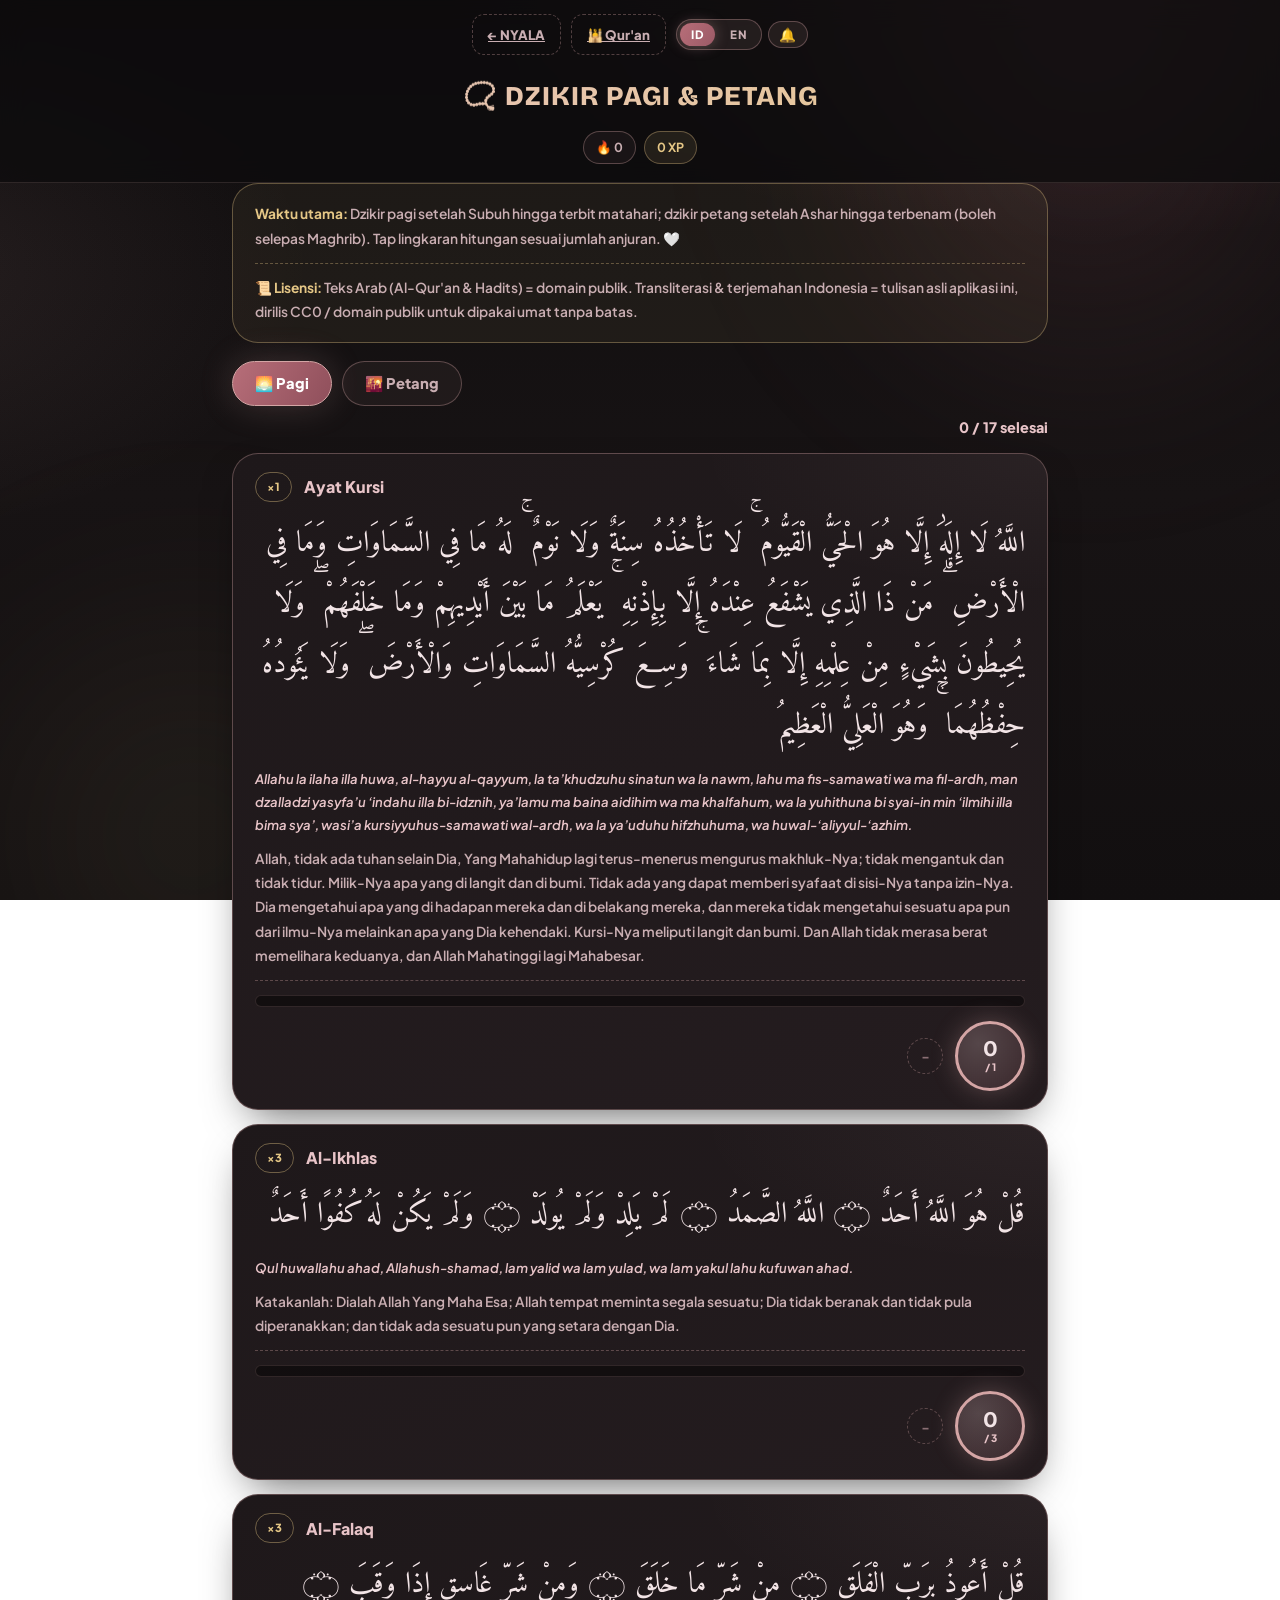
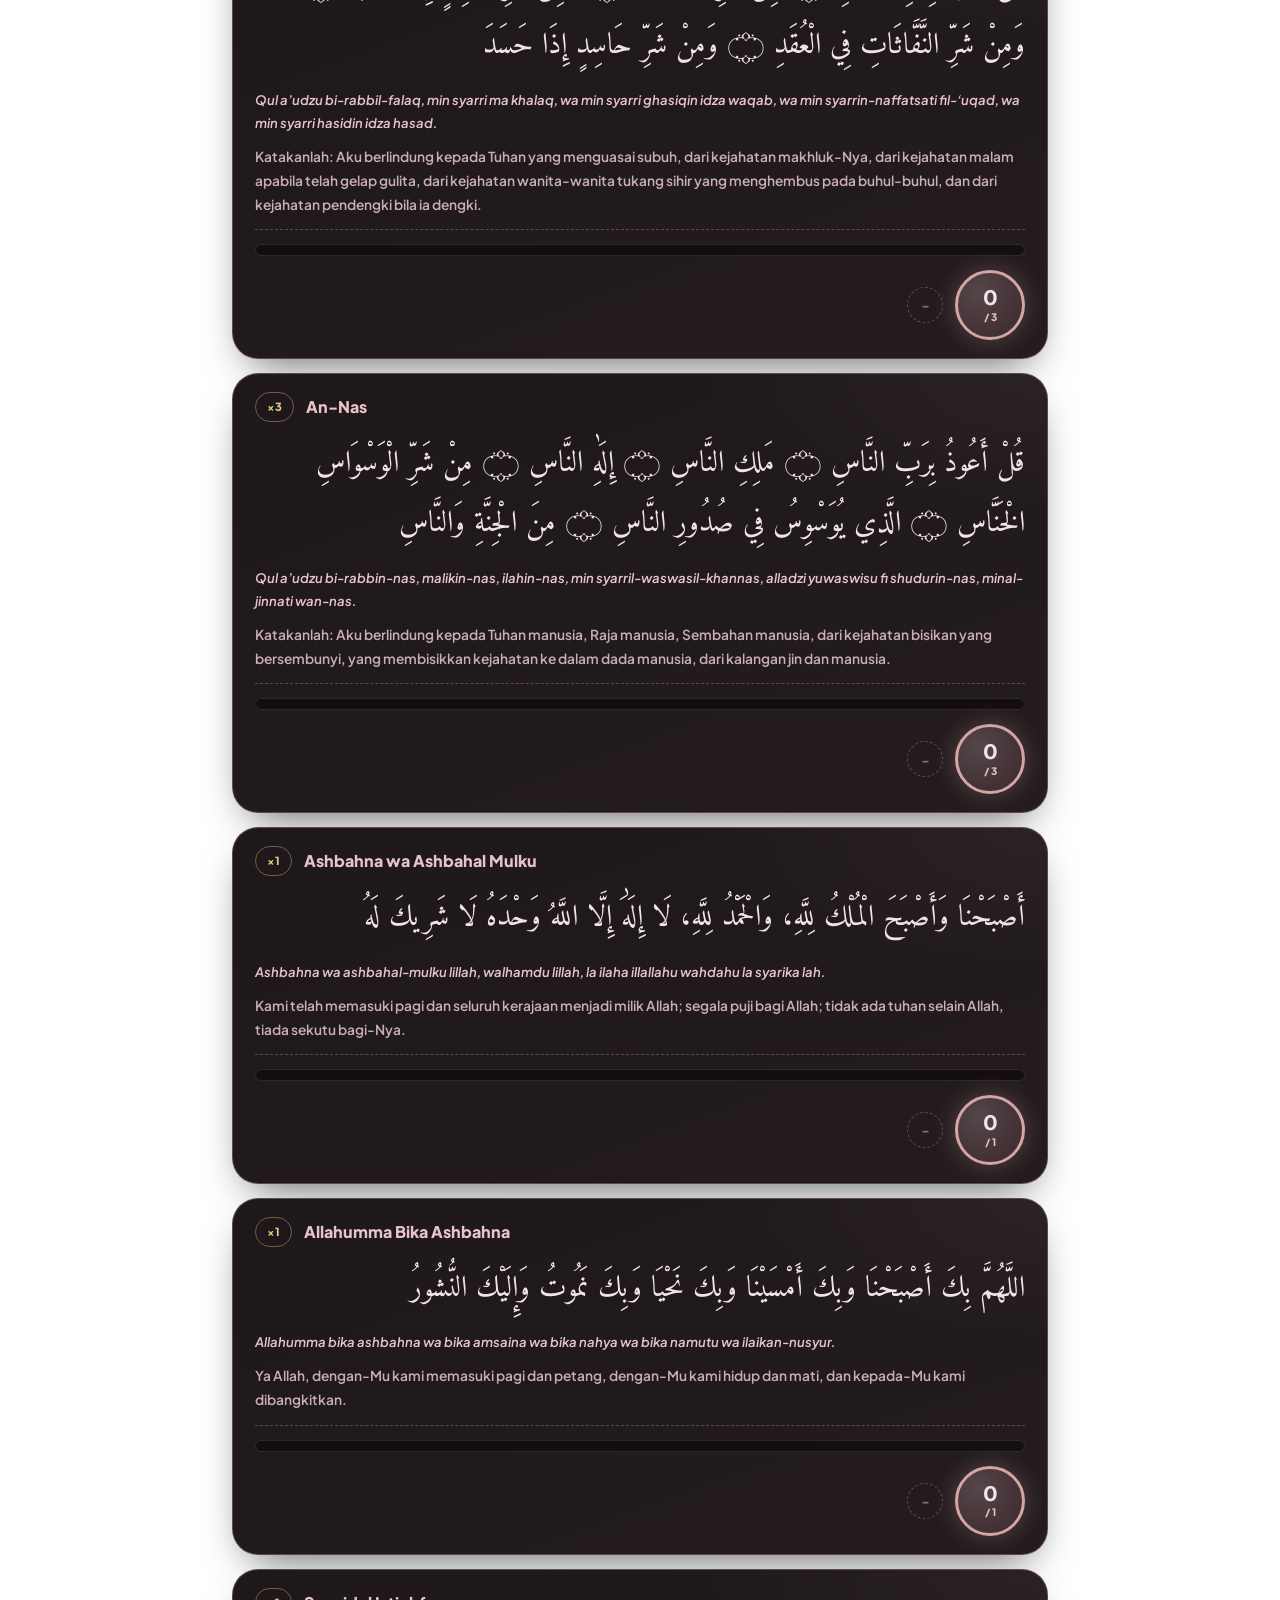
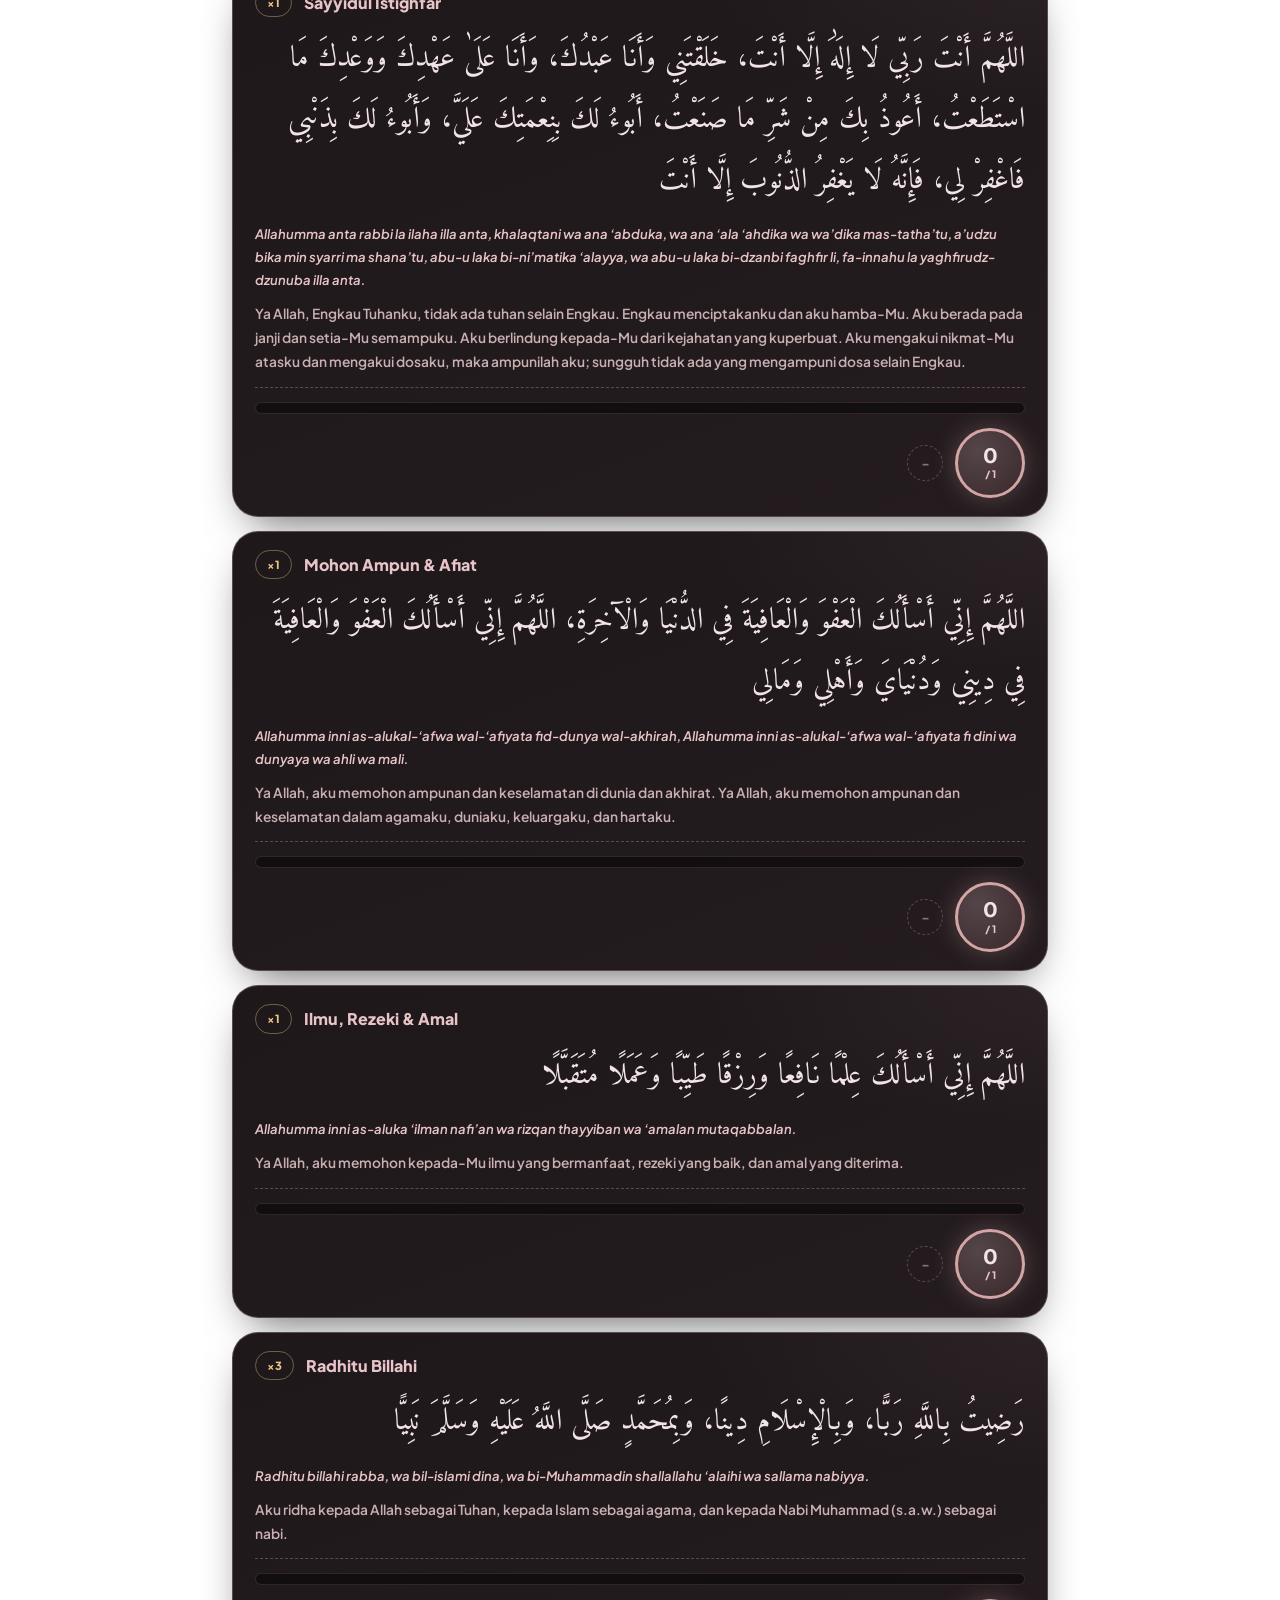
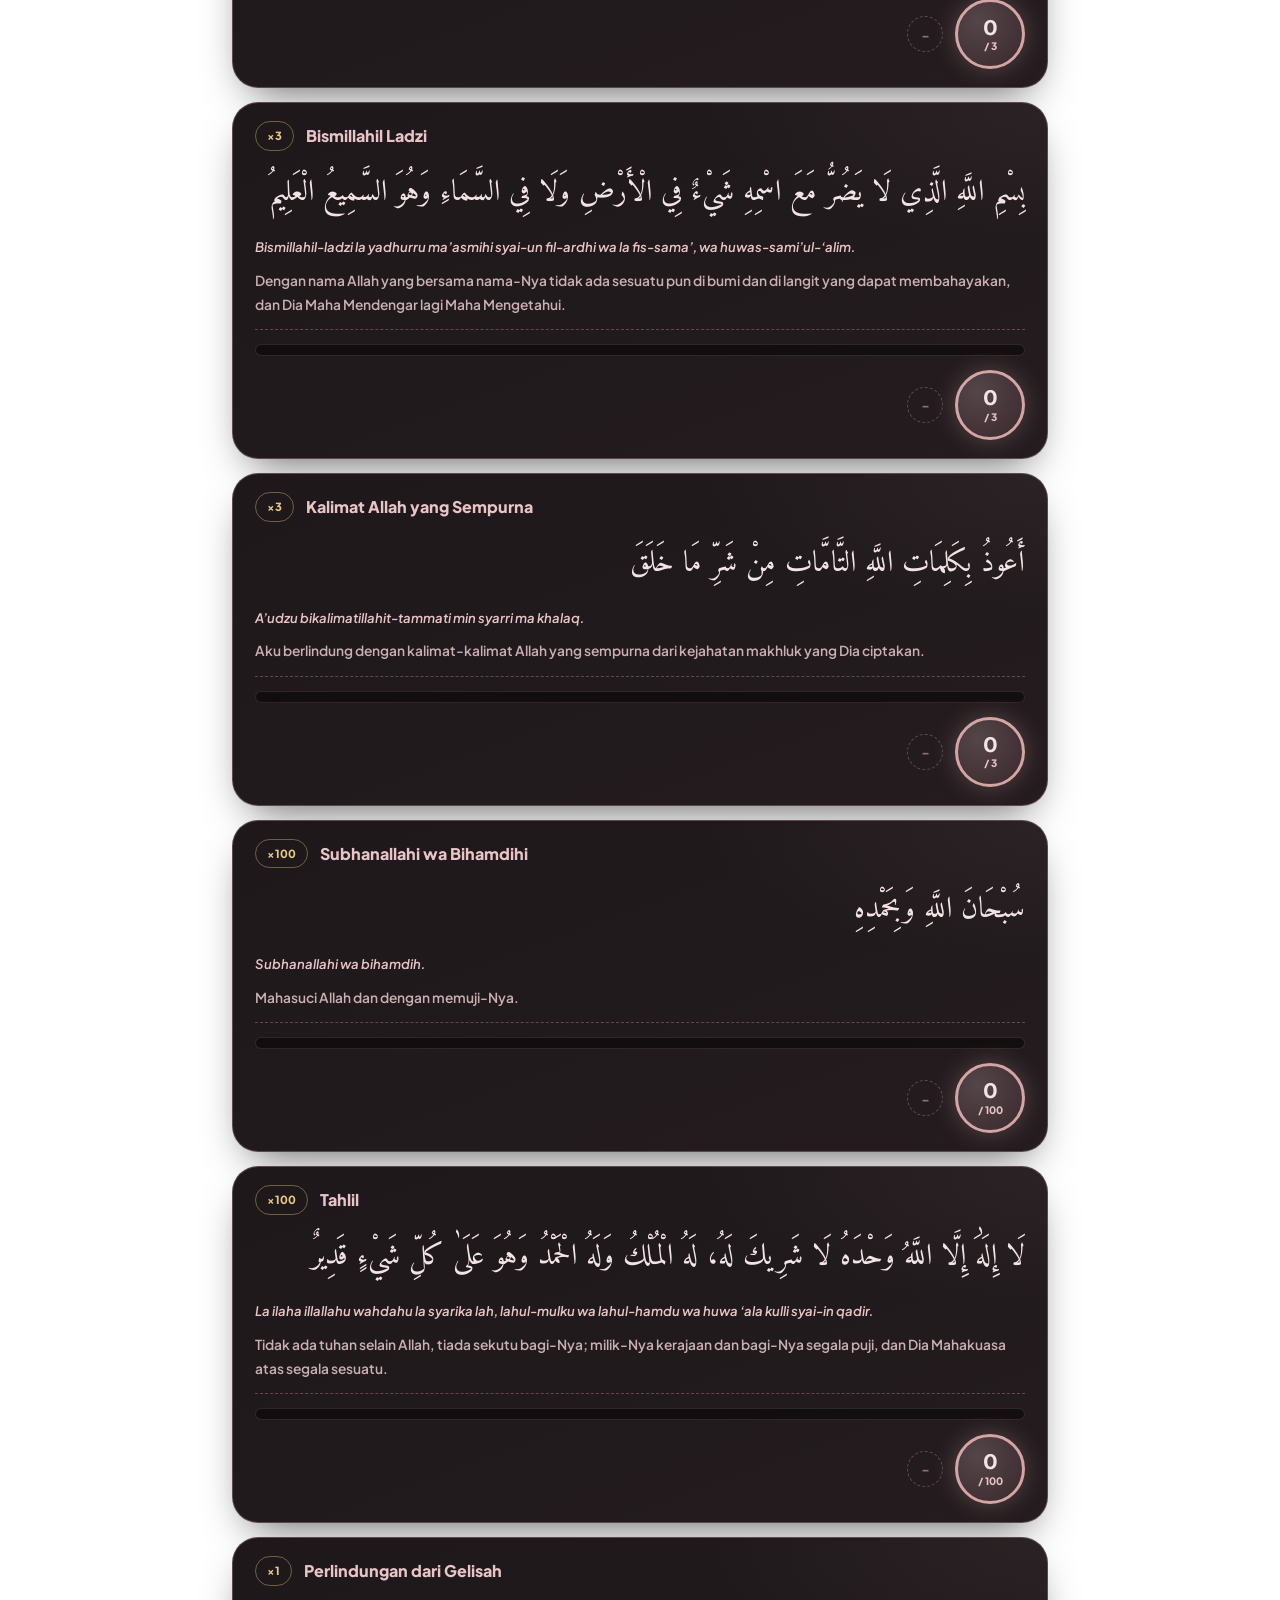
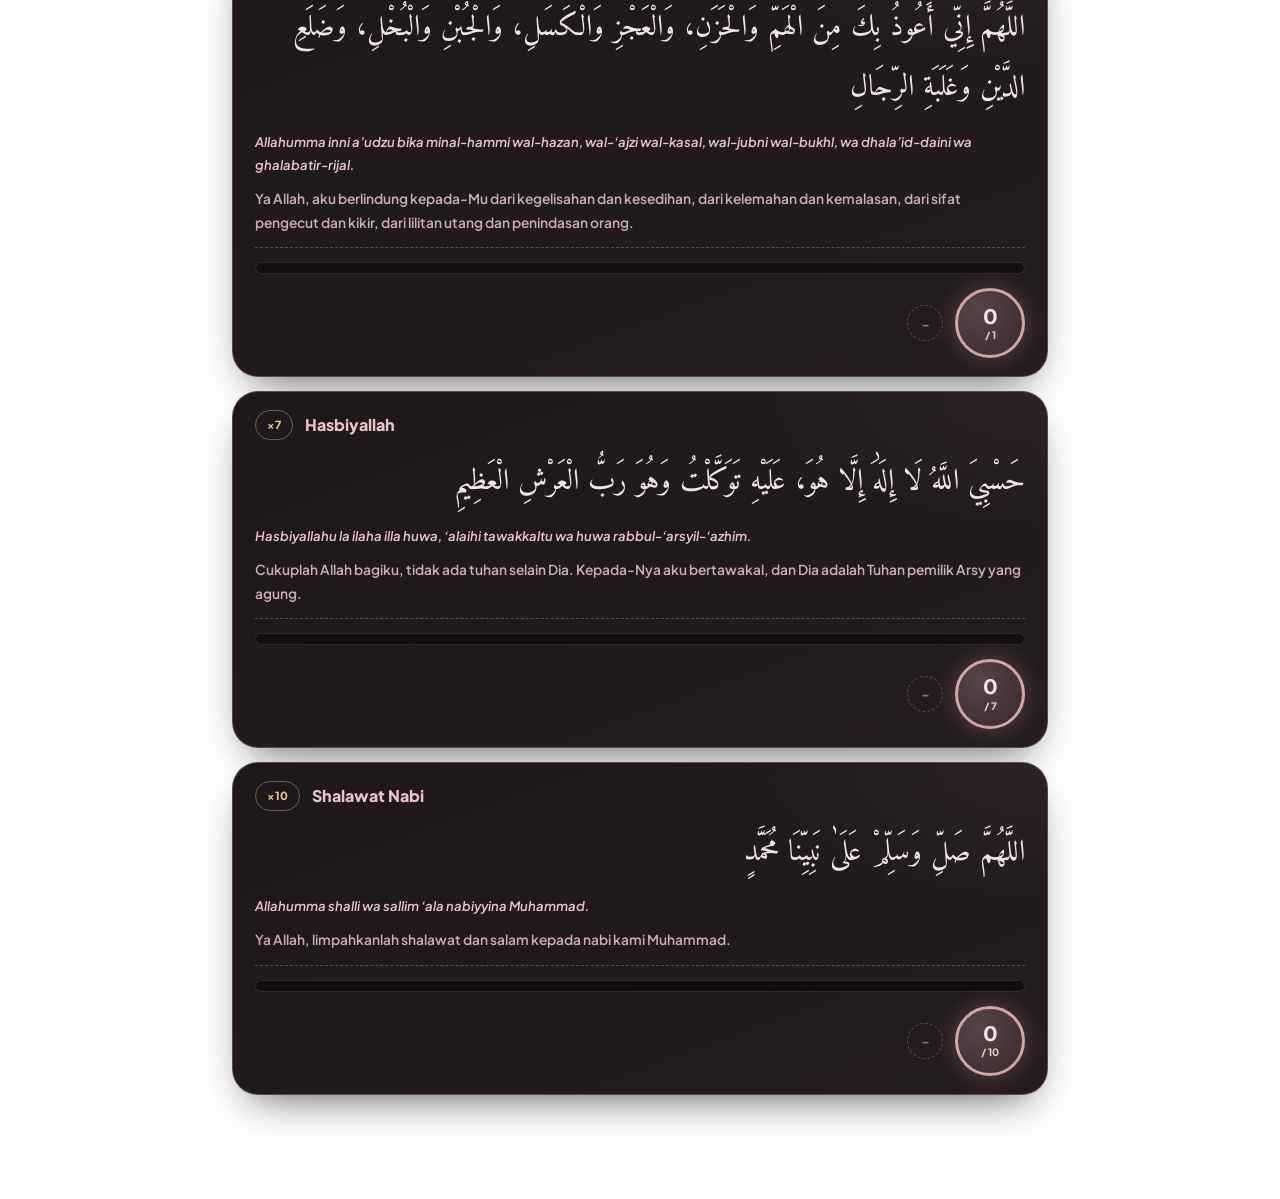
==== commit adeaf752: "Update dzikir.html" ====
--- a/dzikir.html
+++ b/dzikir.html
@@ -211,8 +211,8 @@
 function cnt(id){return st.c[st.period][id]||0;}
 function done(id){return !!st.d[st.period][id];}
 function setTitle(){
-  var t=$('dzTitle');if(t)t.textContent=L('📿 DZIKIR PAGI & PETANG','📿 MORNING & EVENING DHIKR');
-  document.title=L('Dzikir Pagi & Petang — NYALA','Morning & Evening Dhikr — NYALA');
+  var t=$('dzTitle');if(t)t.textContent=L("📿 DZIKIR PAGI & PETANG","📿 MORNING & EVENING DHIKR");
+  document.title=L("Dzikir Pagi & Petang — NYALA","Morning & Evening Dhikr — NYALA");
 }
 function render(){
   var y=window.scrollY||window.pageYOffset||0;
@@ -267,4 +267,4 @@
 })();
 </script>
 </body>
-  </html>
+</html>
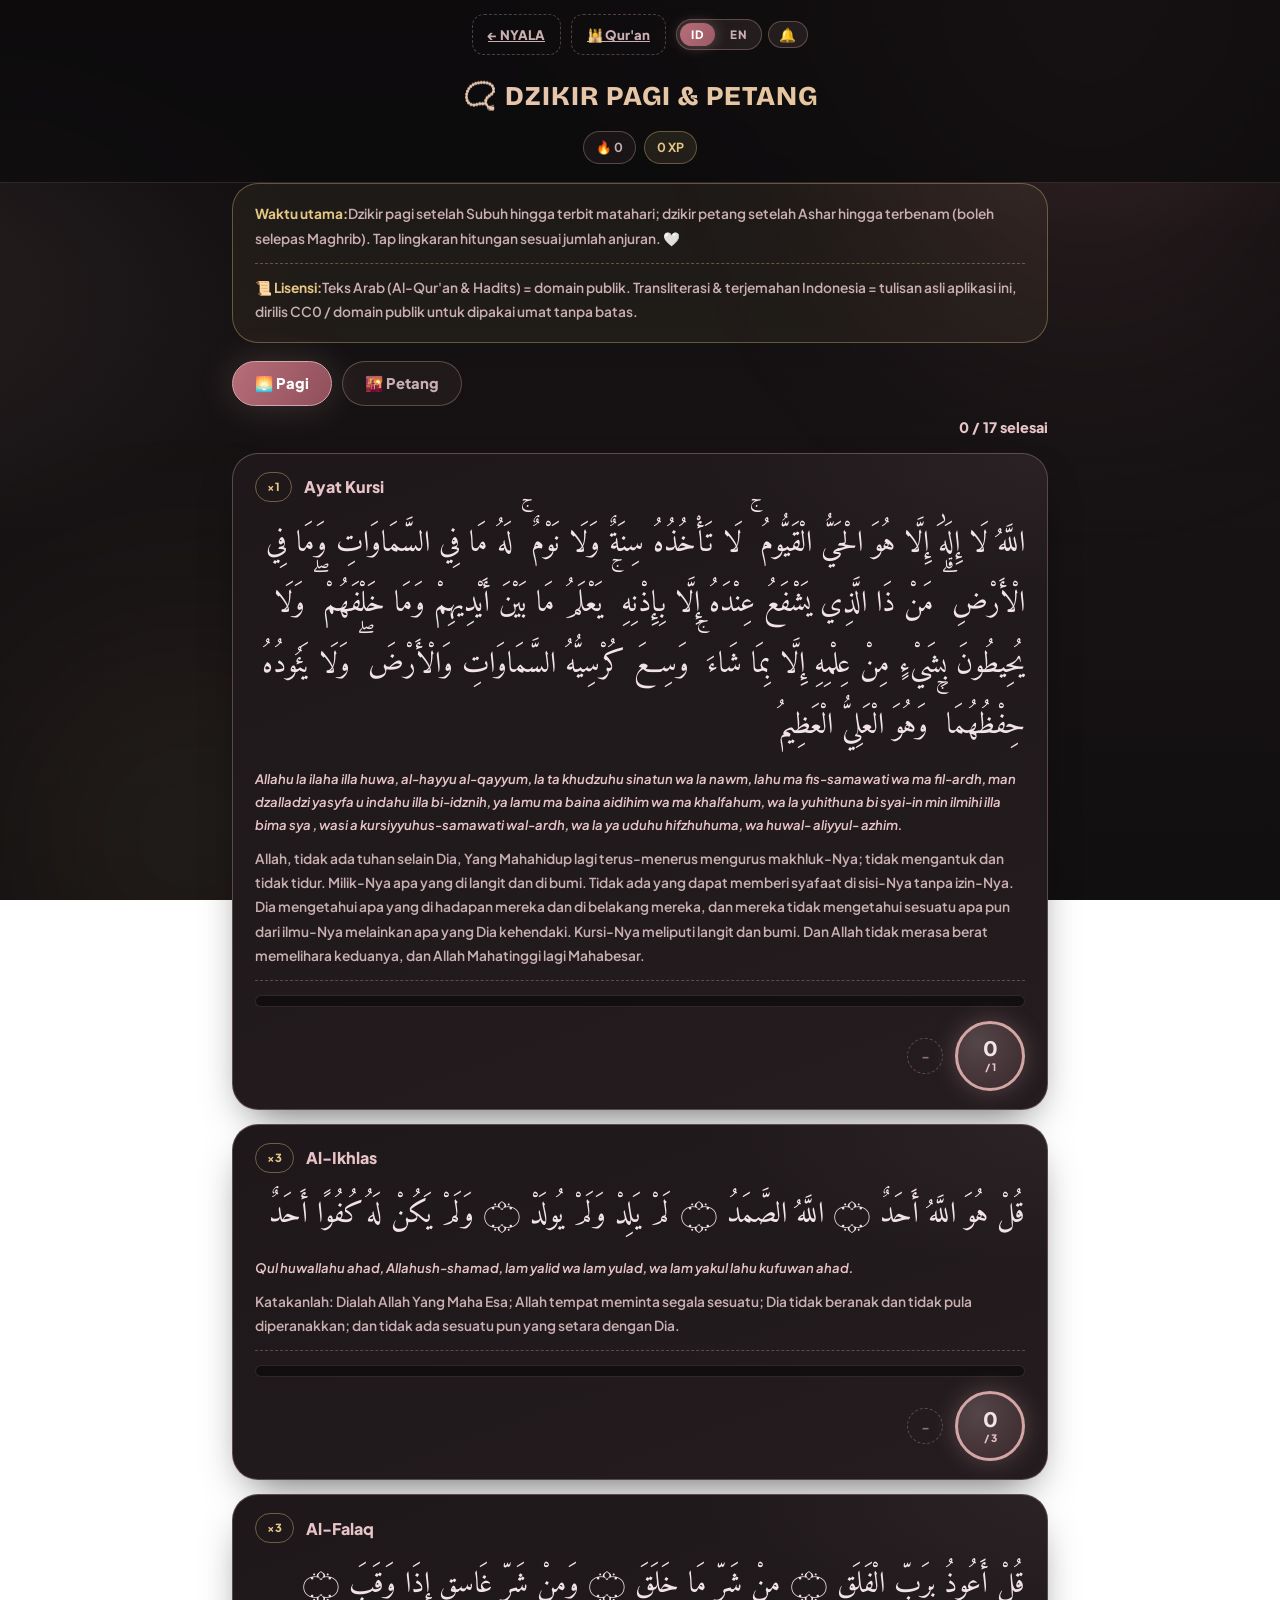
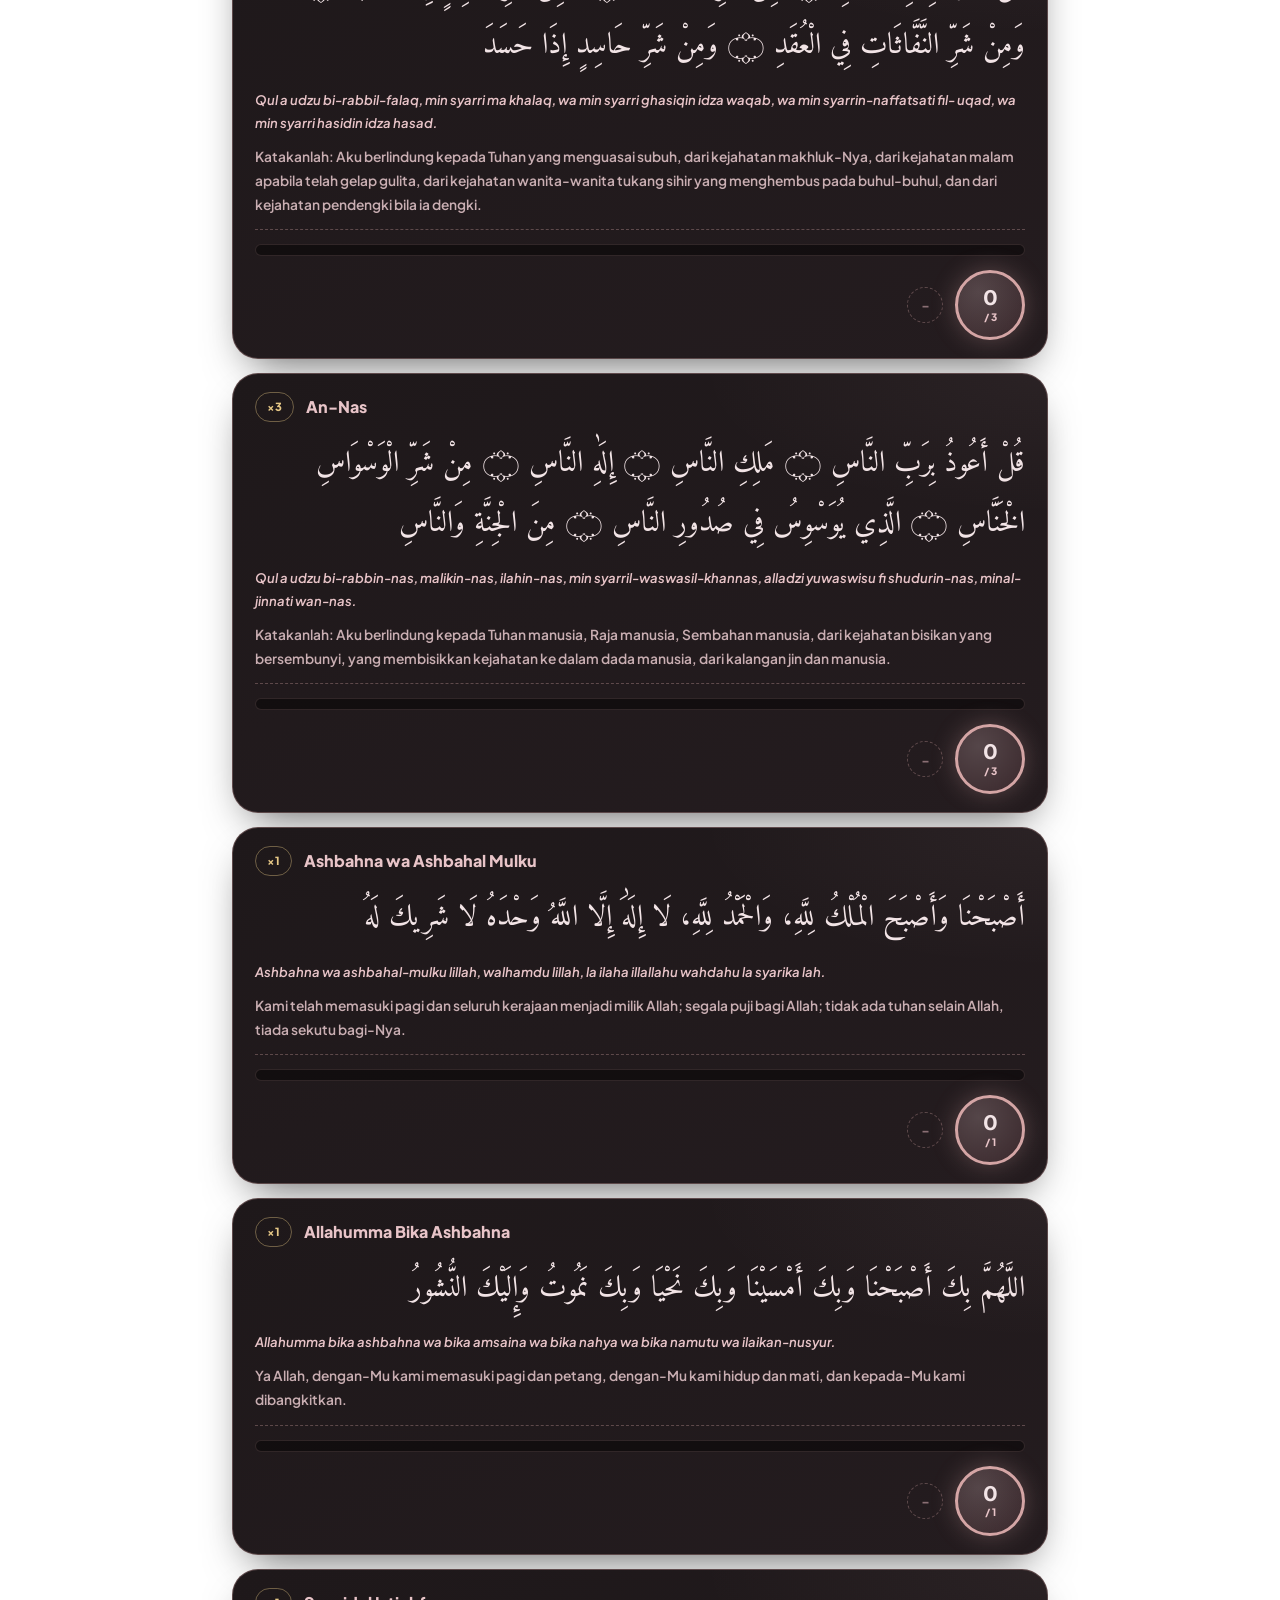
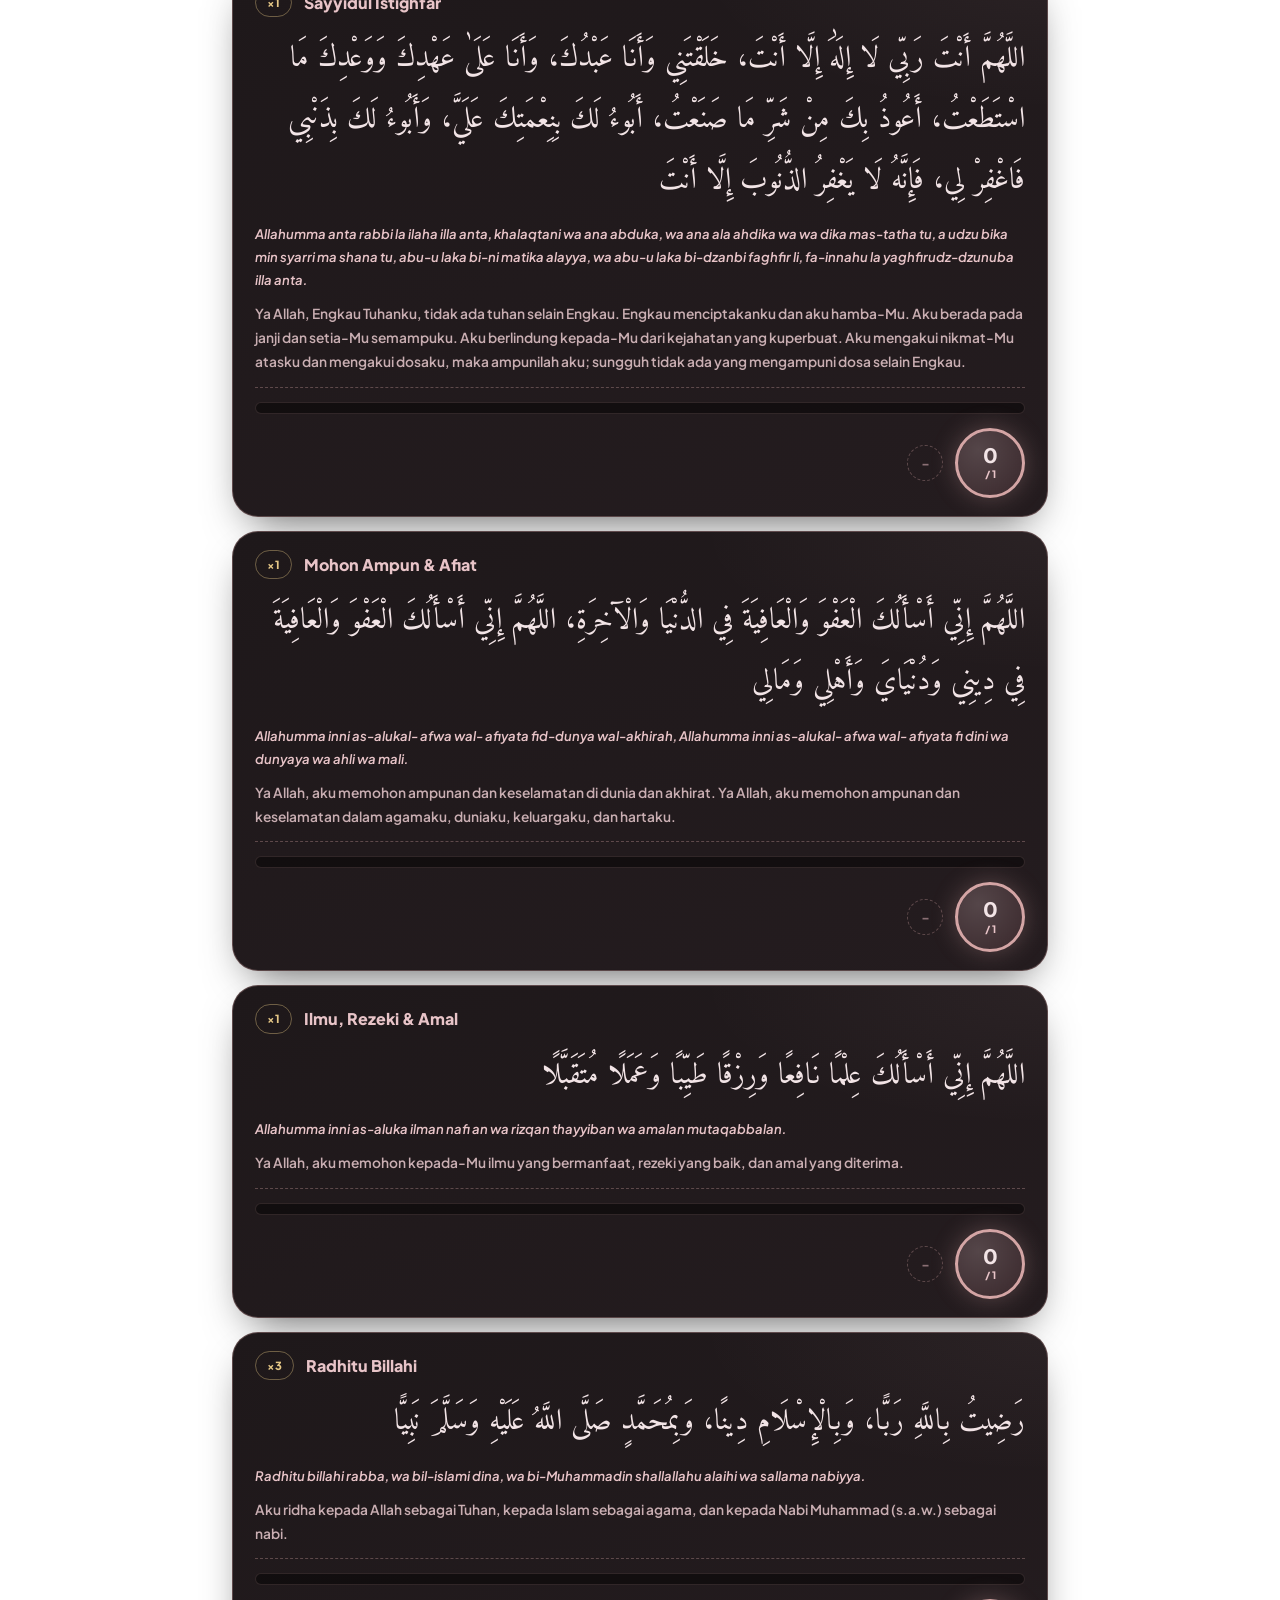
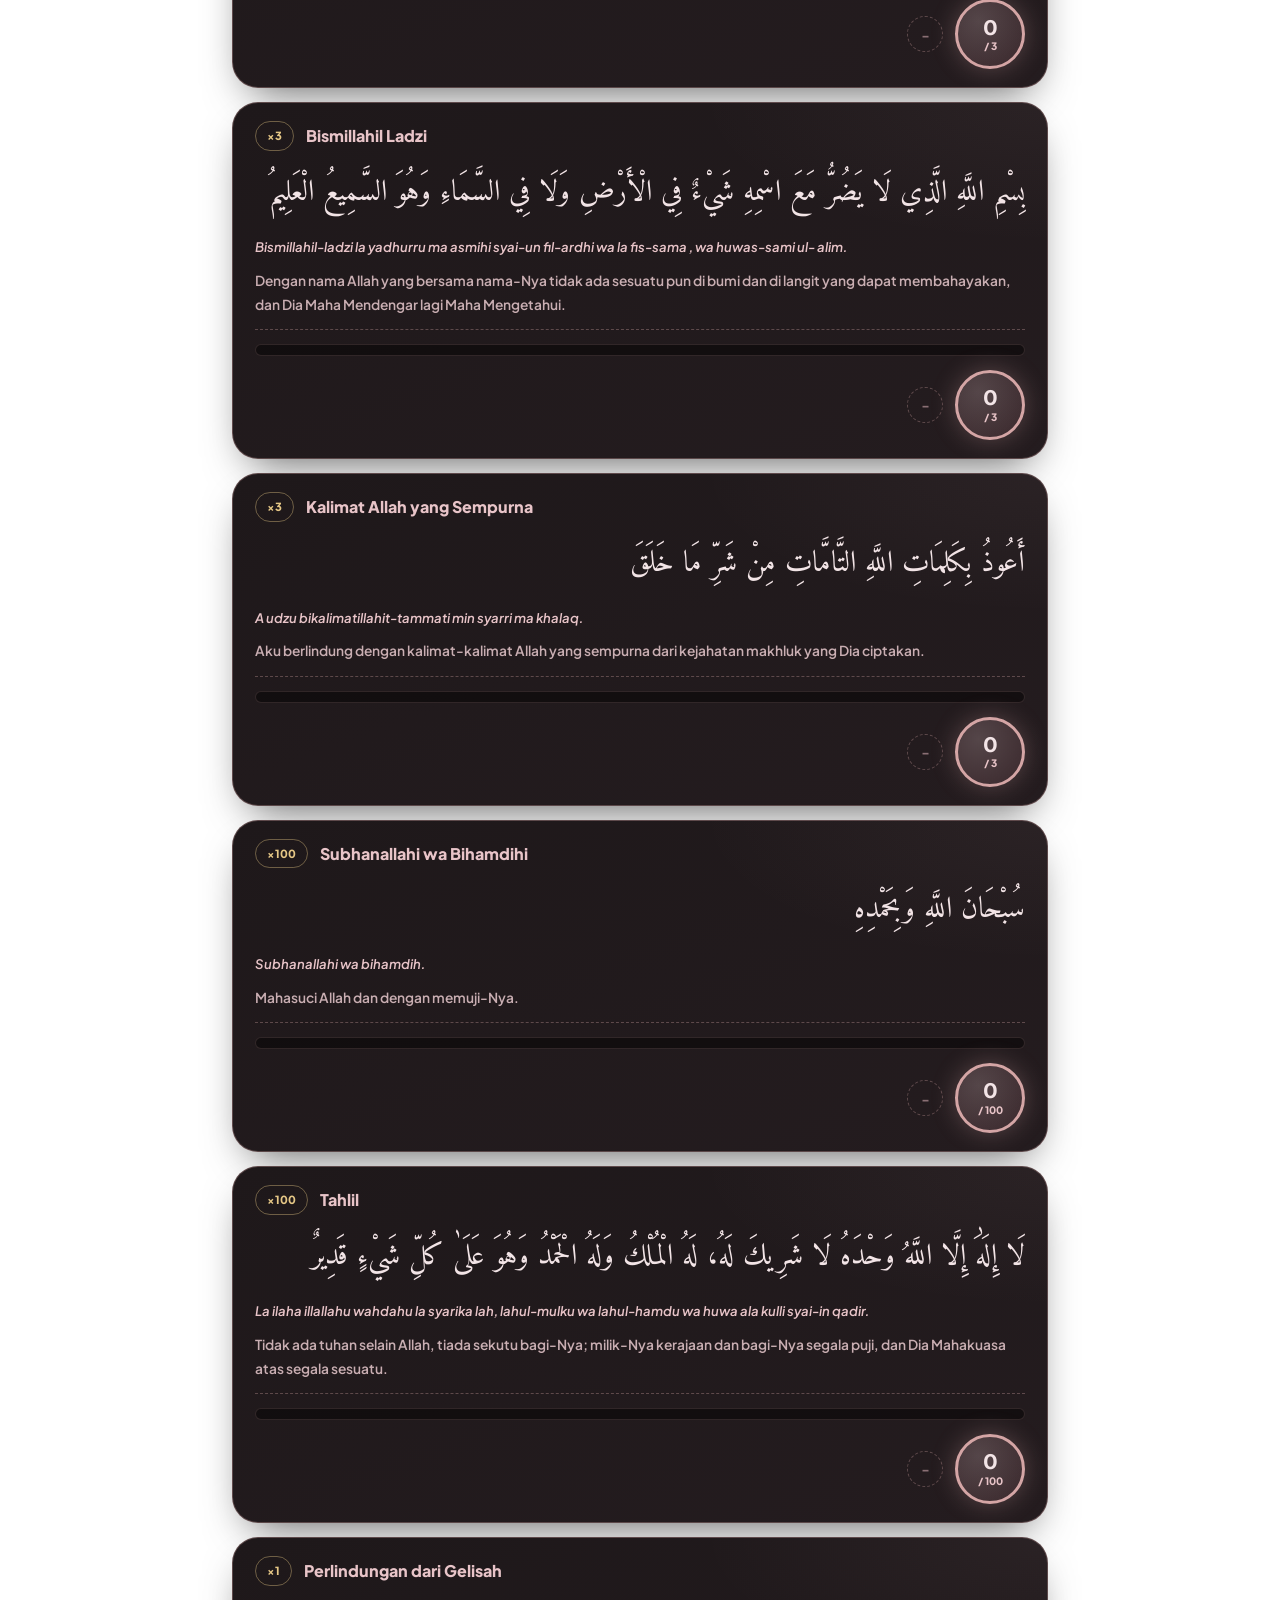
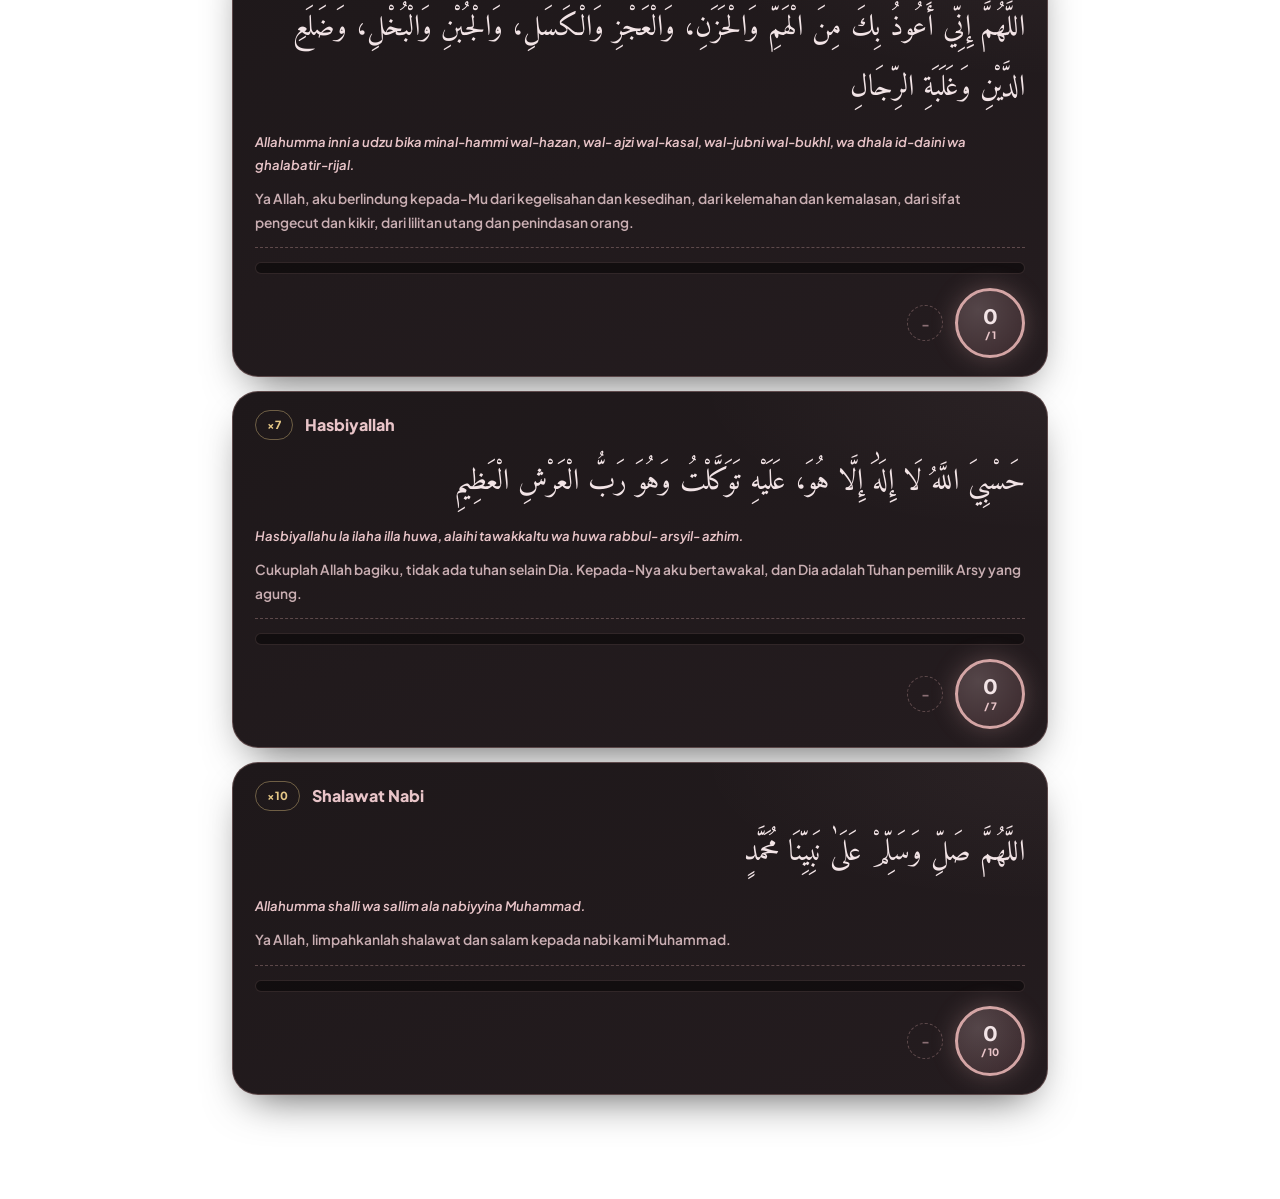
==== commit ba03f182: "Update dzikir.html" ====
--- a/dzikir.html
+++ b/dzikir.html
@@ -4,7 +4,6 @@
 <meta charset="UTF-8">
 <meta name="viewport" content="width=device-width, initial-scale=1.0, maximum-scale=5.0">
 <title>Dzikir Pagi & Petang — NYALA</title>
-<meta name="description" content="Dzikir pagi dan petang lengkap: teks Arab, transliterasi latin, arti Indonesia/Inggris, bar progres hitungan, dan lingkaran hitungan sesuai jumlah anjuran.">
 <link rel="icon" href="icon.svg">
 <link rel="preconnect" href="https://fonts.googleapis.com">
 <link rel="preconnect" href="https://fonts.gstatic.com" crossorigin>
@@ -22,7 +21,6 @@
 .dz-info .sep{border-top:1px dashed rgba(229,199,134,.35);margin:12px 0}
 .dz-tabs{display:flex;gap:10px;flex-wrap:wrap;margin:18px 0 10px}
 .dz-tab{border:1px solid var(--line-strong);background:rgba(212,165,165,.06);border-radius:999px;padding:12px 22px;font-weight:800;font-size:.92rem;color:var(--ink-soft);cursor:pointer;transition:.2s}
-.dz-tab:focus-visible{outline:3px solid var(--rose);outline-offset:2px}
 .dz-tab.on{background:linear-gradient(120deg,var(--rose-deep),#8f4f5b);color:#fff;border-color:var(--rose);box-shadow:var(--glow-rose)}
 .dz-prog{text-align:right;font-weight:800;font-size:.9rem;color:var(--rose-soft);margin:6px 0 14px}
 .dz-item{padding:18px clamp(14px,3vw,22px);margin-bottom:14px}
@@ -45,9 +43,6 @@
 .dz-circle small{font-size:.64rem;font-weight:800;color:var(--rose-soft)}
 .dz-circle.full{border-color:var(--gold);background:radial-gradient(circle at 32% 30%,rgba(229,199,134,.35),rgba(201,163,92,.18))}
 </style>
-<script>
-if('serviceWorker' in navigator){window.addEventListener('load',function(){navigator.serviceWorker.register('sw.js').catch(function(){});});}
-</script>
 </head>
 <body>
 <div class="aurora" aria-hidden="true"></div>
@@ -90,7 +85,7 @@
 var audioCtx=null;
 function chime(){try{if(!audioCtx)audioCtx=new (window.AudioContext||window.webkitAudioContext)();if(audioCtx.state==='suspended')audioCtx.resume();var t0=audioCtx.currentTime;[523.25,659.25,783.99].forEach(function(f,i){var o=audioCtx.createOscillator(),g=audioCtx.createGain();o.type='sine';o.frequency.value=f;g.gain.setValueAtTime(0.0001,t0+i*0.11);g.gain.exponentialRampToValueAtTime(0.14,t0+i*0.11+0.02);g.gain.exponentialRampToValueAtTime(0.0001,t0+i*0.11+0.45);o.connect(g);g.connect(audioCtx.destination);o.start(t0+i*0.11);o.stop(t0+i*0.11+0.5);});}catch(e){}}
 var KURSI='اللَّهُ لَا إِلَٰهَ إِلَّا هُوَ الْحَيُّ الْقَيُّومُ ۚ لَا تَأْخُذُهُ سِنَةٌ وَلَا نَوْمٌ ۚ لَهُ مَا فِي السَّمَاوَاتِ وَمَا فِي الْأَرْضِ ۗ مَنْ ذَا الَّذِي يَشْفَعُ عِنْدَهُ إِلَّا بِإِذْنِهِ ۚ يَعْلَمُ مَا بَيْنَ أَيْدِيهِمْ وَمَا خَلْفَهُمْ ۖ وَلَا يُحِيطُونَ بِشَيْءٍ مِنْ عِلْمِهِ إِلَّا بِمَا شَاءَ ۚ وَسِعَ كُرْسِيُّهُ السَّمَاوَاتِ وَالْأَرْضَ ۖ وَلَا يَئُودُهُ حِفْظُهُمَا ۚ وَهُوَ الْعَلِيُّ الْعَظِيمُ';
-var KURSI_LA='Allahu la ilaha illa huwa, al-hayyu al-qayyum, la ta’khudzuhu sinatun wa la nawm, lahu ma fis-samawati wa ma fil-ardh, man dzalladzi yasyfa’u ‘indahu illa bi-idznih, ya’lamu ma baina aidihim wa ma khalfahum, wa la yuhithuna bi syai-in min ‘ilmihi illa bima sya’, wasi’a kursiyyuhus-samawati wal-ardh, wa la ya’uduhu hifzhuhuma, wa huwal-‘aliyyul-‘azhim.';
+var KURSI_LA='Allahu la ilaha illa huwa, al-hayyu al-qayyum, la ta khudzuhu sinatun wa la nawm, lahu ma fis-samawati wa ma fil-ardh, man dzalladzi yasyfa u indahu illa bi-idznih, ya lamu ma baina aidihim wa ma khalfahum, wa la yuhithuna bi syai-in min ilmihi illa bima sya , wasi a kursiyyuhus-samawati wal-ardh, wa la ya uduhu hifzhuhuma, wa huwal- aliyyul- azhim.';
 var KURSI_ID='Allah, tidak ada tuhan selain Dia, Yang Mahahidup lagi terus-menerus mengurus makhluk-Nya; tidak mengantuk dan tidak tidur. Milik-Nya apa yang di langit dan di bumi. Tidak ada yang dapat memberi syafaat di sisi-Nya tanpa izin-Nya. Dia mengetahui apa yang di hadapan mereka dan di belakang mereka, dan mereka tidak mengetahui sesuatu apa pun dari ilmu-Nya melainkan apa yang Dia kehendaki. Kursi-Nya meliputi langit dan bumi. Dan Allah tidak merasa berat memelihara keduanya, dan Allah Mahatinggi lagi Mahabesar.';
 var KURSI_EN='Allah — there is no deity except Him, the Ever-Living, the Sustainer of existence. Neither drowsiness nor sleep overtakes Him. To Him belongs whatever is in the heavens and whatever is on the earth. Who is it that can intercede with Him except by His permission? He knows what is before them and what will be after them, and they encompass nothing of His knowledge except for what He wills. His Kursi extends over the heavens and the earth, and their preservation tires Him not. And He is the Most High, the Most Great.';
 var Q3='قُلْ هُوَ اللَّهُ أَحَدٌ ۝ اللَّهُ الصَّمَدُ ۝ لَمْ يَلِدْ وَلَمْ يُولَدْ ۝ وَلَمْ يَكُنْ لَهُ كُفُوًا أَحَدٌ';
@@ -98,31 +93,31 @@
 var Q3_ID='Katakanlah: Dialah Allah Yang Maha Esa; Allah tempat meminta segala sesuatu; Dia tidak beranak dan tidak pula diperanakkan; dan tidak ada sesuatu pun yang setara dengan Dia.';
 var Q3_EN='Say: He is Allah, the One; Allah, the Eternal Refuge; He neither begets nor is born; and there is none comparable to Him.';
 var Q113='قُلْ أَعُوذُ بِرَبِّ الْفَلَقِ ۝ مِنْ شَرِّ مَا خَلَقَ ۝ وَمِنْ شَرِّ غَاسِقٍ إِذَا وَقَبَ ۝ وَمِنْ شَرِّ النَّفَّاثَاتِ فِي الْعُقَدِ ۝ وَمِنْ شَرِّ حَاسِدٍ إِذَا حَسَدَ';
-var Q113_LA='Qul a’udzu bi-rabbil-falaq, min syarri ma khalaq, wa min syarri ghasiqin idza waqab, wa min syarrin-naffatsati fil-‘uqad, wa min syarri hasidin idza hasad.';
+var Q113_LA='Qul a udzu bi-rabbil-falaq, min syarri ma khalaq, wa min syarri ghasiqin idza waqab, wa min syarrin-naffatsati fil- uqad, wa min syarri hasidin idza hasad.';
 var Q113_ID='Katakanlah: Aku berlindung kepada Tuhan yang menguasai subuh, dari kejahatan makhluk-Nya, dari kejahatan malam apabila telah gelap gulita, dari kejahatan wanita-wanita tukang sihir yang menghembus pada buhul-buhul, dan dari kejahatan pendengki bila ia dengki.';
 var Q113_EN='Say: I seek refuge in the Lord of daybreak, from the evil of what He created, from the evil of darkness when it settles, from the evil of the blowers in knots, and from the evil of an envier when he envies.';
 var Q114='قُلْ أَعُوذُ بِرَبِّ النَّاسِ ۝ مَلِكِ النَّاسِ ۝ إِلَٰهِ النَّاسِ ۝ مِنْ شَرِّ الْوَسْوَاسِ الْخَنَّاسِ ۝ الَّذِي يُوَسْوِسُ فِي صُدُورِ النَّاسِ ۝ مِنَ الْجِنَّةِ وَالنَّاسِ';
-var Q114_LA='Qul a’udzu bi-rabbin-nas, malikin-nas, ilahin-nas, min syarril-waswasil-khannas, alladzi yuwaswisu fi shudurin-nas, minal-jinnati wan-nas.';
+var Q114_LA='Qul a udzu bi-rabbin-nas, malikin-nas, ilahin-nas, min syarril-waswasil-khannas, alladzi yuwaswisu fi shudurin-nas, minal-jinnati wan-nas.';
 var Q114_ID='Katakanlah: Aku berlindung kepada Tuhan manusia, Raja manusia, Sembahan manusia, dari kejahatan bisikan yang bersembunyi, yang membisikkan kejahatan ke dalam dada manusia, dari kalangan jin dan manusia.';
 var Q114_EN='Say: I seek refuge in the Lord of mankind, the Sovereign of mankind, the God of mankind, from the evil of the retreating whisperer, who whispers into the breasts of mankind, from among the jinn and mankind.';
 var IST='اللَّهُمَّ أَنْتَ رَبِّي لَا إِلَٰهَ إِلَّا أَنْتَ، خَلَقْتَنِي وَأَنَا عَبْدُكَ، وَأَنَا عَلَىٰ عَهْدِكَ وَوَعْدِكَ مَا اسْتَطَعْتُ، أَعُوذُ بِكَ مِنْ شَرِّ مَا صَنَعْتُ، أَبُوءُ لَكَ بِنِعْمَتِكَ عَلَيَّ، وَأَبُوءُ لَكَ بِذَنْبِي فَاغْفِرْ لِي، فَإِنَّهُ لَا يَغْفِرُ الذُّنُوبَ إِلَّا أَنْتَ';
-var IST_LA='Allahumma anta rabbi la ilaha illa anta, khalaqtani wa ana ‘abduka, wa ana ‘ala ‘ahdika wa wa’dika mas-tatha’tu, a’udzu bika min syarri ma shana’tu, abu-u laka bi-ni’matika ‘alayya, wa abu-u laka bi-dzanbi faghfir li, fa-innahu la yaghfirudz-dzunuba illa anta.';
+var IST_LA='Allahumma anta rabbi la ilaha illa anta, khalaqtani wa ana abduka, wa ana ala ahdika wa wa dika mas-tatha tu, a udzu bika min syarri ma shana tu, abu-u laka bi-ni matika alayya, wa abu-u laka bi-dzanbi faghfir li, fa-innahu la yaghfirudz-dzunuba illa anta.';
 var IST_ID='Ya Allah, Engkau Tuhanku, tidak ada tuhan selain Engkau. Engkau menciptakanku dan aku hamba-Mu. Aku berada pada janji dan setia-Mu semampuku. Aku berlindung kepada-Mu dari kejahatan yang kuperbuat. Aku mengakui nikmat-Mu atasku dan mengakui dosaku, maka ampunilah aku; sungguh tidak ada yang mengampuni dosa selain Engkau.';
 var IST_EN='O Allah, You are my Lord; there is no deity but You. You created me and I am Your servant. I abide by Your covenant and promise as far as I am able. I seek refuge in You from the evil of what I have done. I acknowledge Your favor upon me and I acknowledge my sin, so forgive me — for none forgives sins except You.';
 var AFI='اللَّهُمَّ إِنِّي أَسْأَلُكَ الْعَفْوَ وَالْعَافِيَةَ فِي الدُّنْيَا وَالْآخِرَةِ، اللَّهُمَّ إِنِّي أَسْأَلُكَ الْعَفْوَ وَالْعَافِيَةَ فِي دِينِي وَدُنْيَايَ وَأَهْلِي وَمَالِي';
-var AFI_LA='Allahumma inni as-alukal-‘afwa wal-‘afiyata fid-dunya wal-akhirah, Allahumma inni as-alukal-‘afwa wal-‘afiyata fi dini wa dunyaya wa ahli wa mali.';
+var AFI_LA='Allahumma inni as-alukal- afwa wal- afiyata fid-dunya wal-akhirah, Allahumma inni as-alukal- afwa wal- afiyata fi dini wa dunyaya wa ahli wa mali.';
 var AFI_ID='Ya Allah, aku memohon ampunan dan keselamatan di dunia dan akhirat. Ya Allah, aku memohon ampunan dan keselamatan dalam agamaku, duniaku, keluargaku, dan hartaku.';
 var AFI_EN='O Allah, I ask You for pardon and well-being in this world and the Hereafter. O Allah, I ask You for pardon and well-being in my religion, my worldly life, my family, and my wealth.';
 var RAD='رَضِيتُ بِاللَّهِ رَبًّا، وَبِالْإِسْلَامِ دِينًا، وَبِمُحَمَّدٍ صَلَّى اللَّهُ عَلَيْهِ وَسَلَّمَ نَبِيًّا';
-var RAD_LA='Radhitu billahi rabba, wa bil-islami dina, wa bi-Muhammadin shallallahu ‘alaihi wa sallama nabiyya.';
+var RAD_LA='Radhitu billahi rabba, wa bil-islami dina, wa bi-Muhammadin shallallahu alaihi wa sallama nabiyya.';
 var RAD_ID='Aku ridha kepada Allah sebagai Tuhan, kepada Islam sebagai agama, dan kepada Nabi Muhammad (s.a.w.) sebagai nabi.';
 var RAD_EN='I am content with Allah as Lord, with Islam as religion, and with Prophet Muhammad (peace be upon him) as my Prophet.';
 var BIS='بِسْمِ اللَّهِ الَّذِي لَا يَضُرُّ مَعَ اسْمِهِ شَيْءٌ فِي الْأَرْضِ وَلَا فِي السَّمَاءِ وَهُوَ السَّمِيعُ الْعَلِيمُ';
-var BIS_LA='Bismillahil-ladzi la yadhurru ma’asmihi syai-un fil-ardhi wa la fis-sama’, wa huwas-sami’ul-‘alim.';
+var BIS_LA='Bismillahil-ladzi la yadhurru ma asmihi syai-un fil-ardhi wa la fis-sama , wa huwas-sami ul- alim.';
 var BIS_ID='Dengan nama Allah yang bersama nama-Nya tidak ada sesuatu pun di bumi dan di langit yang dapat membahayakan, dan Dia Maha Mendengar lagi Maha Mengetahui.';
 var BIS_EN='In the name of Allah, with whose name nothing in the earth or in the heavens can cause harm, and He is the All-Hearing, the All-Knowing.';
 var KAL='أَعُوذُ بِكَلِمَاتِ اللَّهِ التَّامَّاتِ مِنْ شَرِّ مَا خَلَقَ';
-var KAL_LA='A’udzu bikalimatillahit-tammati min syarri ma khalaq.';
+var KAL_LA='A udzu bikalimatillahit-tammati min syarri ma khalaq.';
 var KAL_ID='Aku berlindung dengan kalimat-kalimat Allah yang sempurna dari kejahatan makhluk yang Dia ciptakan.';
 var KAL_EN='I seek refuge in the perfect words of Allah from the evil of what He has created.';
 var SUB='سُبْحَانَ اللَّهِ وَبِحَمْدِهِ';
@@ -130,19 +125,19 @@
 var SUB_ID='Mahasuci Allah dan dengan memuji-Nya.';
 var SUB_EN='Glory be to Allah and praise be to Him.';
 var TAH='لَا إِلَٰهَ إِلَّا اللَّهُ وَحْدَهُ لَا شَرِيكَ لَهُ، لَهُ الْمُلْكُ وَلَهُ الْحَمْدُ وَهُوَ عَلَىٰ كُلِّ شَيْءٍ قَدِيرٌ';
-var TAH_LA='La ilaha illallahu wahdahu la syarika lah, lahul-mulku wa lahul-hamdu wa huwa ‘ala kulli syai-in qadir.';
+var TAH_LA='La ilaha illallahu wahdahu la syarika lah, lahul-mulku wa lahul-hamdu wa huwa ala kulli syai-in qadir.';
 var TAH_ID='Tidak ada tuhan selain Allah, tiada sekutu bagi-Nya; milik-Nya kerajaan dan bagi-Nya segala puji, dan Dia Mahakuasa atas segala sesuatu.';
 var TAH_EN='There is no deity but Allah alone, without partner; His is the dominion and His is the praise, and He is over all things competent.';
 var HAM='اللَّهُمَّ إِنِّي أَعُوذُ بِكَ مِنَ الْهَمِّ وَالْحَزَنِ، وَالْعَجْزِ وَالْكَسَلِ، وَالْجُبْنِ وَالْبُخْلِ، وَضَلَعِ الدَّيْنِ وَغَلَبَةِ الرِّجَالِ';
-var HAM_LA='Allahumma inni a’udzu bika minal-hammi wal-hazan, wal-‘ajzi wal-kasal, wal-jubni wal-bukhl, wa dhala’id-daini wa ghalabatir-rijal.';
+var HAM_LA='Allahumma inni a udzu bika minal-hammi wal-hazan, wal- ajzi wal-kasal, wal-jubni wal-bukhl, wa dhala id-daini wa ghalabatir-rijal.';
 var HAM_ID='Ya Allah, aku berlindung kepada-Mu dari kegelisahan dan kesedihan, dari kelemahan dan kemalasan, dari sifat pengecut dan kikir, dari lilitan utang dan penindasan orang.';
 var HAM_EN='O Allah, I seek refuge in You from anxiety and sorrow, from weakness and laziness, from cowardice and miserliness, from the burden of debt and from being overpowered by men.';
 var HAS='حَسْبِيَ اللَّهُ لَا إِلَٰهَ إِلَّا هُوَ، عَلَيْهِ تَوَكَّلْتُ وَهُوَ رَبُّ الْعَرْشِ الْعَظِيمِ';
-var HAS_LA='Hasbiyallahu la ilaha illa huwa, ‘alaihi tawakkaltu wa huwa rabbul-‘arsyil-‘azhim.';
+var HAS_LA='Hasbiyallahu la ilaha illa huwa, alaihi tawakkaltu wa huwa rabbul- arsyil- azhim.';
 var HAS_ID='Cukuplah Allah bagiku, tidak ada tuhan selain Dia. Kepada-Nya aku bertawakal, dan Dia adalah Tuhan pemilik Arsy yang agung.';
 var HAS_EN='Allah is sufficient for me; there is no deity but Him. Upon Him I have relied, and He is the Lord of the Great Throne.';
 var SHA='اللَّهُمَّ صَلِّ وَسَلِّمْ عَلَىٰ نَبِيِّنَا مُحَمَّدٍ';
-var SHA_LA='Allahumma shalli wa sallim ‘ala nabiyyina Muhammad.';
+var SHA_LA='Allahumma shalli wa sallim ala nabiyyina Muhammad.';
 var SHA_ID='Ya Allah, limpahkanlah shalawat dan salam kepada nabi kami Muhammad.';
 var SHA_EN='O Allah, send blessings and peace upon our Prophet Muhammad.';
 var ASB='أَصْبَحْنَا وَأَصْبَحَ الْمُلْكُ لِلَّهِ، وَالْحَمْدُ لِلَّهِ، لَا إِلَٰهَ إِلَّا اللَّهُ وَحْدَهُ لَا شَرِيكَ لَهُ';
@@ -162,7 +157,7 @@
 var BKP_ID='Ya Allah, dengan-Mu kami memasuki petang dan pagi, dengan-Mu kami hidup dan mati, dan kepada-Mu kami kembali.';
 var BKP_EN='O Allah, by You we enter the evening and the morning, by You we live and die, and to You is the final return.';
 var ILM='اللَّهُمَّ إِنِّي أَسْأَلُكَ عِلْمًا نَافِعًا وَرِزْقًا طَيِّبًا وَعَمَلًا مُتَقَبَّلًا';
-var ILM_LA='Allahumma inni as-aluka ‘ilman nafi’an wa rizqan thayyiban wa ‘amalan mutaqabbalan.';
+var ILM_LA='Allahumma inni as-aluka ilman nafi an wa rizqan thayyiban wa amalan mutaqabbalan.';
 var ILM_ID='Ya Allah, aku memohon kepada-Mu ilmu yang bermanfaat, rezeki yang baik, dan amal yang diterima.';
 var ILM_EN='O Allah, I ask You for beneficial knowledge, good provision, and accepted deeds.';
 var ITEMS={
@@ -178,7 +173,7 @@
 {id:'ilmu',n:1,t:{id:'Ilmu, Rezeki & Amal',en:'Knowledge, Provision & Deeds'},ar:ILM,la:ILM_LA,m:{id:ILM_ID,en:ILM_EN}},
 {id:'radhitu',n:3,t:{id:'Radhitu Billahi',en:'Radhitu Billahi'},ar:RAD,la:RAD_LA,m:{id:RAD_ID,en:RAD_EN}},
 {id:'bismillah',n:3,t:{id:'Bismillahil Ladzi',en:'Bismillahil Ladhi'},ar:BIS,la:BIS_LA,m:{id:BIS_ID,en:BIS_EN}},
-{id:'kalimat',n:3,t:{id:'Kalimat Allah yang Sempurna',en:'Allah’s Perfect Words'},ar:KAL,la:KAL_LA,m:{id:KAL_ID,en:KAL_EN}},
+{id:'kalimat',n:3,t:{id:'Kalimat Allah yang Sempurna',en:'Allah s Perfect Words'},ar:KAL,la:KAL_LA,m:{id:KAL_ID,en:KAL_EN}},
 {id:'subhan',n:100,t:{id:'Subhanallahi wa Bihamdihi',en:'Subhanallahi wa Bihamdihi'},ar:SUB,la:SUB_LA,m:{id:SUB_ID,en:SUB_EN}},
 {id:'tahlil',n:100,t:{id:'Tahlil',en:'Tahlil'},ar:TAH,la:TAH_LA,m:{id:TAH_ID,en:TAH_EN}},
 {id:'hammi',n:1,t:{id:'Perlindungan dari Gelisah',en:'Refuge from Anxiety'},ar:HAM,la:HAM_LA,m:{id:HAM_ID,en:HAM_EN}},
@@ -194,7 +189,7 @@
 {id:'bika-e',n:1,t:{id:'Allahumma Bika Amsaina',en:'Allahumma Bika Amsaina'},ar:BKP,la:BKP_LA,m:{id:BKP_ID,en:BKP_EN}},
 {id:'istighfar',n:1,t:{id:'Sayyidul Istighfar',en:'Sayyid al-Istighfar'},ar:IST,la:IST_LA,m:{id:IST_ID,en:IST_EN}},
 {id:'afiyah',n:1,t:{id:'Mohon Ampun & Afiat',en:'Pardon & Well-being'},ar:AFI,la:AFI_LA,m:{id:AFI_ID,en:AFI_EN}},
-{id:'kalimat',n:3,t:{id:'Kalimat Allah yang Sempurna',en:'Allah’s Perfect Words'},ar:KAL,la:KAL_LA,m:{id:KAL_ID,en:KAL_EN}},
+{id:'kalimat',n:3,t:{id:'Kalimat Allah yang Sempurna',en:'Allah s Perfect Words'},ar:KAL,la:KAL_LA,m:{id:KAL_ID,en:KAL_EN}},
 {id:'radhitu',n:3,t:{id:'Radhitu Billahi',en:'Radhitu Billahi'},ar:RAD,la:RAD_LA,m:{id:RAD_ID,en:RAD_EN}},
 {id:'bismillah',n:3,t:{id:'Bismillahil Ladzi',en:'Bismillahil Ladhi'},ar:BIS,la:BIS_LA,m:{id:BIS_ID,en:BIS_EN}},
 {id:'subhan',n:100,t:{id:'Subhanallahi wa Bihamdihi',en:'Subhanallahi wa Bihamdihi'},ar:SUB,la:SUB_LA,m:{id:SUB_ID,en:SUB_EN}},
@@ -215,7 +210,6 @@
   document.title=L("Dzikir Pagi & Petang — NYALA","Morning & Evening Dhikr — NYALA");
 }
 function render(){
-  var y=window.scrollY||window.pageYOffset||0;
   setTitle();
   var items=ITEMS[st.period];
   var n=0;items.forEach(function(it){if(done(it.id))n++;});
@@ -254,13 +248,12 @@
     box.appendChild(card);
   });
   paintChips();
-  window.scrollTo(0,y);
+  if(window.__nyalaApplyAll)setTimeout(window.__nyalaApplyAll,100);
 }
 function bind(){
   $('tabPagi').addEventListener('click',function(){st.period='pagi';save();$('tabPagi').classList.add('on');$('tabPetang').classList.remove('on');render();window.scrollTo({top:0,behavior:'smooth'});});
   $('tabPetang').addEventListener('click',function(){st.period='petang';save();$('tabPetang').classList.add('on');$('tabPagi').classList.remove('on');render();window.scrollTo({top:0,behavior:'smooth'});});
   if(st.period==='petang'){$('tabPetang').classList.add('on');$('tabPagi').classList.remove('on');}
-  new MutationObserver(render).observe(document.documentElement,{attributes:true,attributeFilter:['lang']});
 }
 function init(){bind();render();}
 if(document.readyState==='loading'){document.addEventListener('DOMContentLoaded',init);}else{init();}
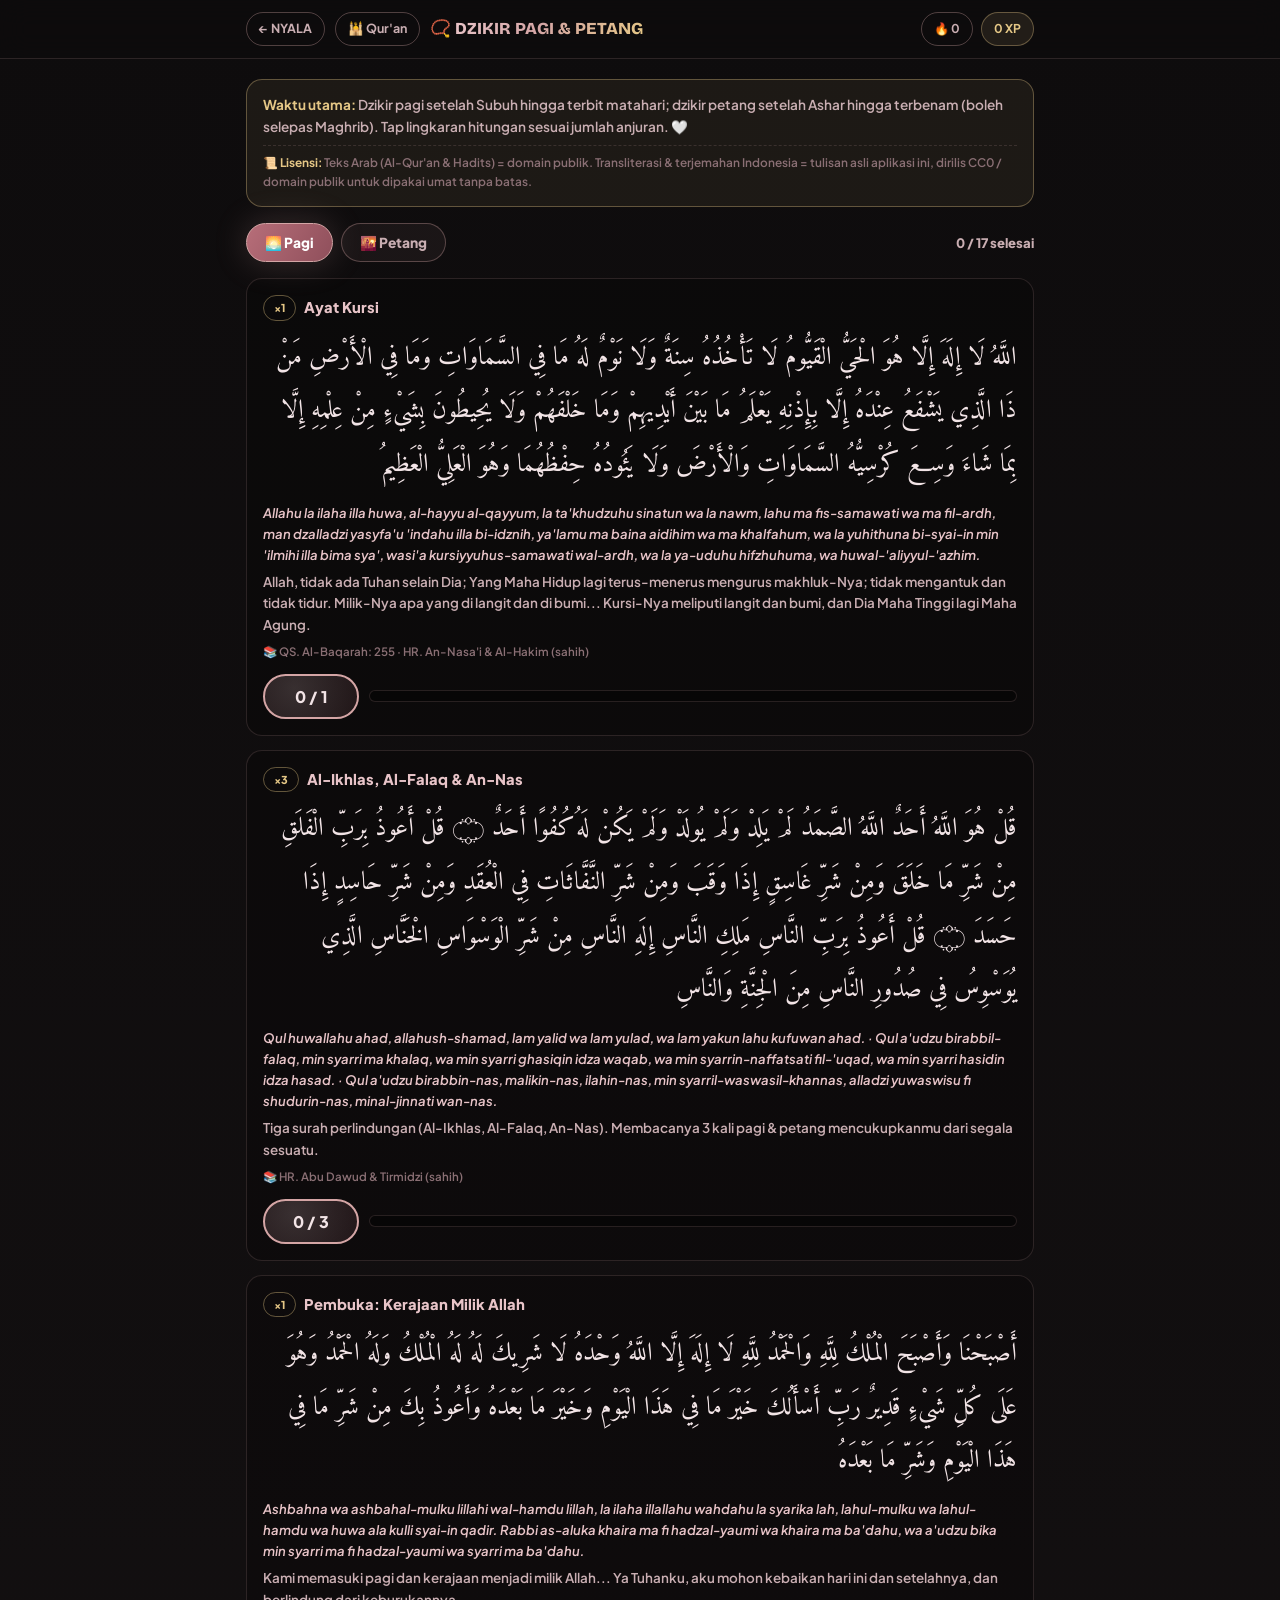
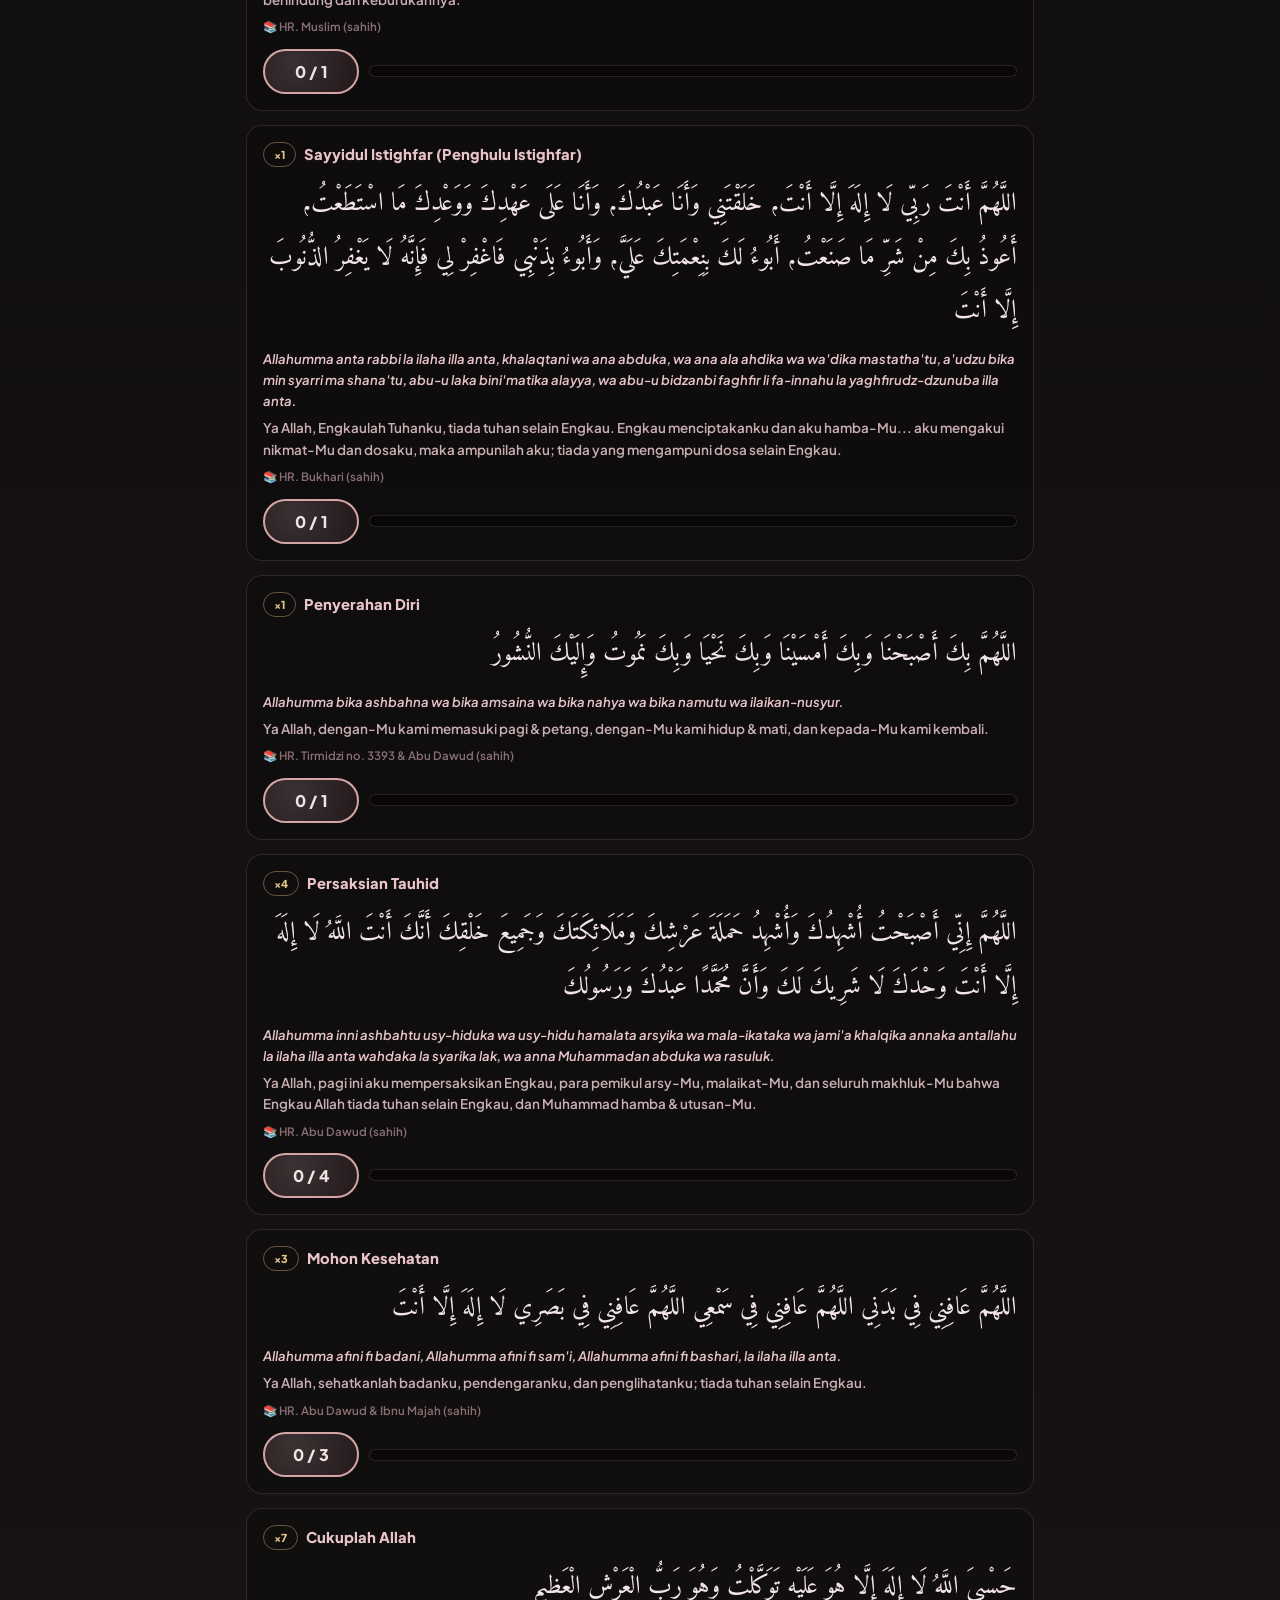
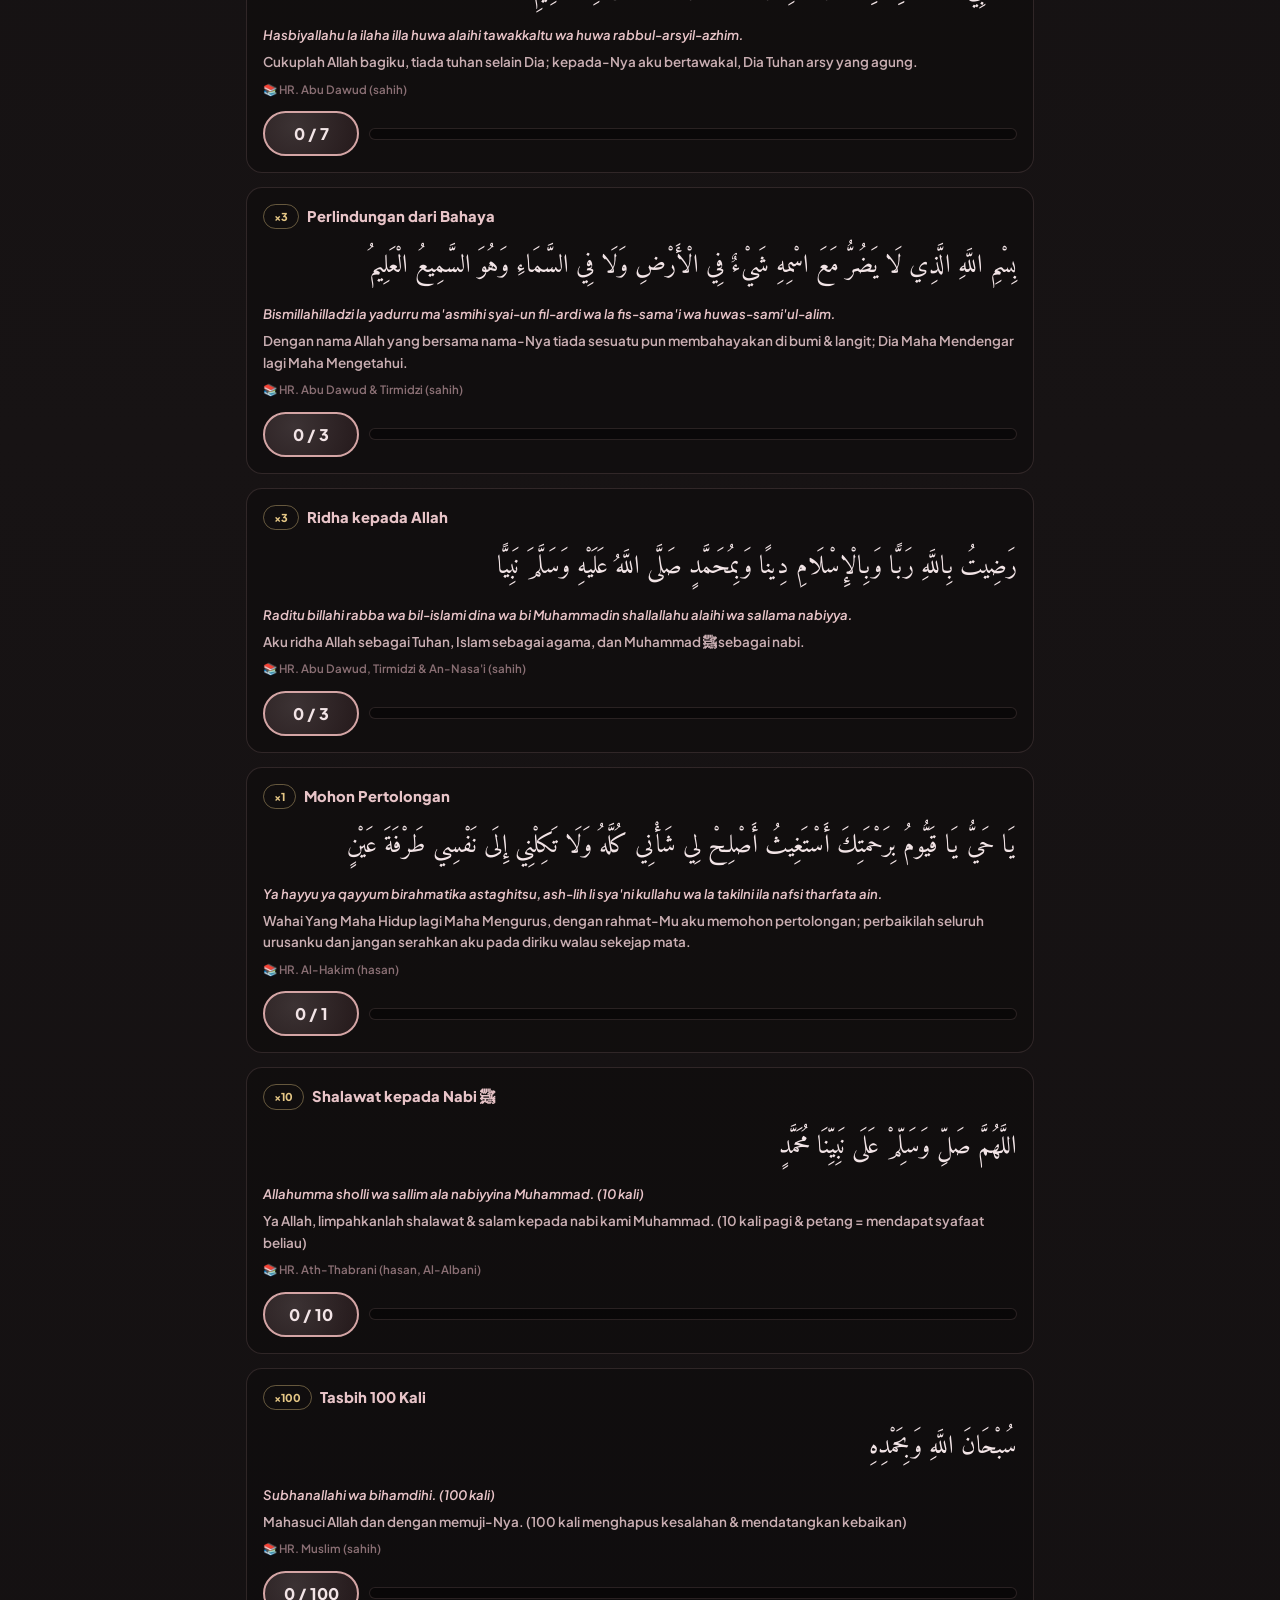
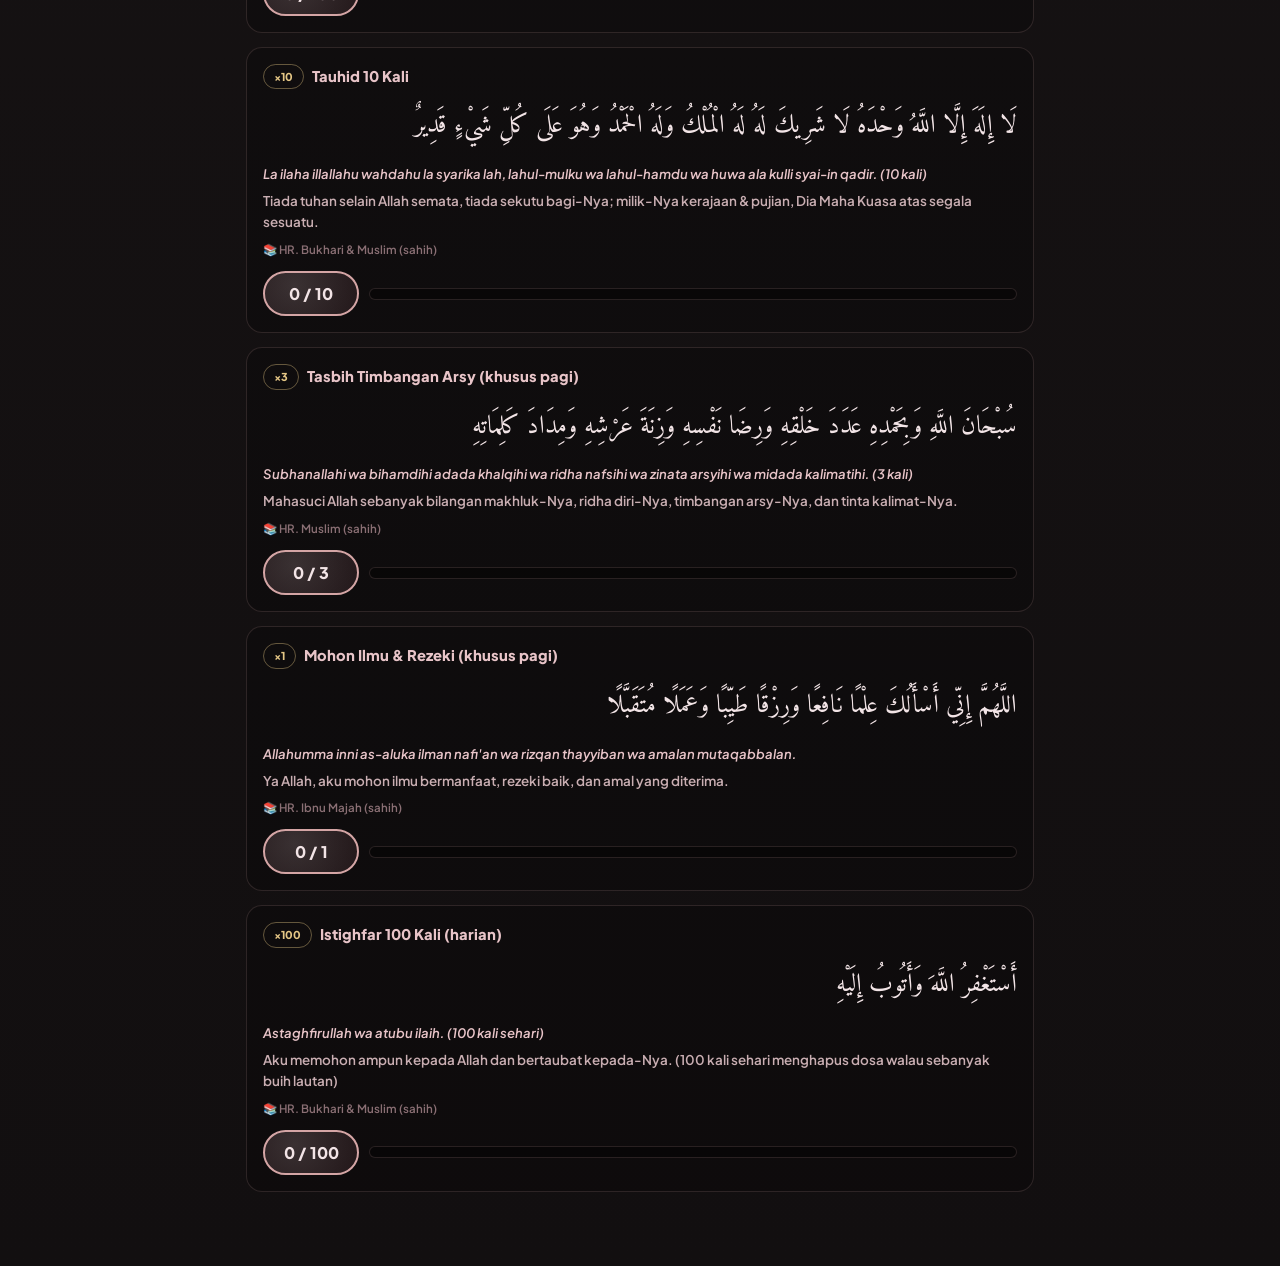
==== commit 486ac0b8: "Add files via upload" ====
--- a/dzikir.html
+++ b/dzikir.html
@@ -1,263 +1,255 @@
 <!DOCTYPE html>
 <html lang="id">
+<!--
+  LISZENSI KONTEN:
+  Teks Arab (Al-Qur'an & Hadits) = DOMAIN PUBLIK.
+  Transliterasi & terjemahan Indonesia = tulisan asli aplikasi ini,
+  dirilis CC0 / DOMAIN PUBLIK untuk digunakan umat tanpa batas.
+-->
 <head>
 <meta charset="UTF-8">
-<meta name="viewport" content="width=device-width, initial-scale=1.0, maximum-scale=5.0">
-<title>Dzikir Pagi & Petang — NYALA</title>
-<link rel="icon" href="icon.svg">
+<meta name="viewport" content="width=device-width, initial-scale=1.0">
+<title>Dzikir Pagi & Petang ✦ NYALA</title>
+<meta name="description" content="Dzikir pagi dan petang sesuai sunnah (Hisnul Muslim) dengan penghitung, latin, arti, dan sumber hadits. Konten domain publik.">
+<link rel="icon" href="data:image/svg+xml,%3Csvg xmlns='http://www.w3.org/2000/svg' viewBox='0 0 100 100'%3E%3Ctext y='.9em' font-size='90'%3E📿%3C/text%3E%3C/svg%3E">
 <link rel="preconnect" href="https://fonts.googleapis.com">
 <link rel="preconnect" href="https://fonts.gstatic.com" crossorigin>
-<link href="https://fonts.googleapis.com/css2?family=Amiri:wght@400;700&family=Bricolage+Grotesque:opsz,wght@12..96,400..800&family=Plus+Jakarta+Sans:wght@400;500;600;700;800&display=swap" rel="stylesheet">
-<link rel="stylesheet" href="styles.css">
-<link rel="manifest" href="manifest.webmanifest">
-<meta name="theme-color" content="#0e0c0d">
+<link href="https://fonts.googleapis.com/css2?family=Bricolage+Grotesque:opsz,wght@12..96,400..800&family=Plus+Jakarta+Sans:wght@400;600;700;800&family=Amiri:wght@400;700&display=swap" rel="stylesheet">
 <style>
-.dz-wrap{max-width:860px;margin:0 auto;padding:0 clamp(14px,3vw,22px) 90px}
-.dz-nav{display:flex;gap:10px;justify-content:center;flex-wrap:wrap}
-.dz-title{text-align:center;font-family:'Bricolage Grotesque';font-weight:800;font-size:clamp(1.25rem,4.4vw,1.7rem);letter-spacing:1px;background:linear-gradient(120deg,var(--rose-soft),var(--gold));-webkit-background-clip:text;background-clip:text;color:transparent;margin:6px 0 12px}
-.dz-chips{display:flex;gap:8px;justify-content:center;flex-wrap:wrap;margin-bottom:18px}
-.dz-info{border:1px solid rgba(229,199,134,.35);background:rgba(229,199,134,.06);border-radius:var(--r-card);padding:18px clamp(16px,3vw,22px);font-size:.86rem;color:var(--ink-soft);font-weight:600;line-height:1.75}
-.dz-info b{color:var(--gold)}
-.dz-info .sep{border-top:1px dashed rgba(229,199,134,.35);margin:12px 0}
-.dz-tabs{display:flex;gap:10px;flex-wrap:wrap;margin:18px 0 10px}
-.dz-tab{border:1px solid var(--line-strong);background:rgba(212,165,165,.06);border-radius:999px;padding:12px 22px;font-weight:800;font-size:.92rem;color:var(--ink-soft);cursor:pointer;transition:.2s}
-.dz-tab.on{background:linear-gradient(120deg,var(--rose-deep),#8f4f5b);color:#fff;border-color:var(--rose);box-shadow:var(--glow-rose)}
-.dz-prog{text-align:right;font-weight:800;font-size:.9rem;color:var(--rose-soft);margin:6px 0 14px}
-.dz-item{padding:18px clamp(14px,3vw,22px);margin-bottom:14px}
-.dz-item.done{border-color:rgba(229,199,134,.5);box-shadow:0 0 22px rgba(229,199,134,.18)}
-.dz-head{display:flex;align-items:center;gap:12px;margin-bottom:12px}
-.dz-x{font-size:.7rem;font-weight:800;color:var(--gold);border:1px solid rgba(229,199,134,.4);border-radius:999px;padding:5px 11px;white-space:nowrap}
-.dz-t{flex:1;font-weight:800;font-size:1rem;color:var(--rose-soft)}
-.dz-ar{font-family:'Amiri',serif;font-size:clamp(1.35rem,4.6vw,1.85rem);line-height:2.05;text-align:right;direction:rtl;color:var(--ink);margin-bottom:12px}
-.dz-la{font-size:.82rem;font-style:italic;color:var(--rose-soft);font-weight:600;line-height:1.75;margin-bottom:10px}
-.dz-mean{font-size:.86rem;color:var(--ink-soft);font-weight:600;line-height:1.75;padding-bottom:12px;border-bottom:1px dashed var(--line-strong);margin-bottom:14px}
-.dz-track{height:12px;border-radius:999px;background:rgba(0,0,0,.45);border:1px solid var(--line);overflow:hidden;margin-bottom:14px}
-.dz-track i{display:block;height:100%;width:0%;border-radius:999px;background:linear-gradient(90deg,var(--rose-deep),var(--rose) 55%,var(--gold));box-shadow:0 0 14px rgba(212,165,165,.55);transition:width .35s cubic-bezier(.2,.8,.2,1)}
-.dz-item.done .dz-track i{background:linear-gradient(90deg,var(--gold),var(--gold-deep));box-shadow:0 0 18px rgba(229,199,134,.65)}
-.dz-foot{display:flex;align-items:center;gap:12px;justify-content:flex-end}
-.dz-minus{border:1px dashed var(--line-strong);background:transparent;color:var(--ink-mute);border-radius:999px;width:36px;height:36px;min-width:36px;cursor:pointer;font-weight:800}
-.dz-minus:hover{color:var(--rose-soft);border-color:var(--rose)}
-.dz-circle{width:70px;height:70px;min-width:70px;border-radius:50%;border:3px solid var(--rose);background:radial-gradient(circle at 32% 30%,rgba(232,196,200,.25),rgba(183,110,121,.15));display:flex;flex-direction:column;align-items:center;justify-content:center;cursor:pointer;transition:transform .12s;box-shadow:0 0 24px rgba(212,165,165,.3)}
-.dz-circle:active{transform:scale(.92)}
-.dz-circle b{font-family:'Bricolage Grotesque';font-size:1.4rem;line-height:1;color:var(--ink)}
-.dz-circle small{font-size:.64rem;font-weight:800;color:var(--rose-soft)}
-.dz-circle.full{border-color:var(--gold);background:radial-gradient(circle at 32% 30%,rgba(229,199,134,.35),rgba(201,163,92,.18))}
+:root{--bg-deep:#0e0c0d;--bg-soft:#171314;--card:#1e181a;--ink:#f2e4e6;--ink-soft:#c9aeb2;--ink-mute:#8a6f74;--rose:#d4a5a5;--rose-deep:#b76e79;--rose-soft:#e8c4c8;--gold:#e5c786;--gold-deep:#c9a35c;--line:rgba(212,165,165,.16);--line-strong:rgba(212,165,165,.34);--glow-rose:0 0 34px rgba(212,165,165,.22)}
+*{margin:0;padding:0;box-sizing:border-box}
+body{font-family:'Plus Jakarta Sans',system-ui,sans-serif;color:var(--ink);line-height:1.6;min-height:100vh;background:radial-gradient(1100px 520px at 85% -8%,rgba(183,110,121,.20),transparent 60%),linear-gradient(180deg,var(--bg-deep),var(--bg-soft) 60%,#120f10)}
+h1,h2,h3{font-family:'Bricolage Grotesque',sans-serif}
+button{font-family:inherit;cursor:pointer;color:inherit}
+::selection{background:var(--rose-deep);color:#fff}
+header.top{position:sticky;top:0;z-index:50;background:rgba(14,12,13,.85);backdrop-filter:blur(14px);border-bottom:1px solid var(--line)}
+.top-in{max-width:820px;margin:0 auto;padding:12px 16px;display:flex;align-items:center;gap:10px;flex-wrap:wrap}
+.logo{font-family:'Bricolage Grotesque';font-weight:800;font-size:1.05rem}
+.logo .word{background:linear-gradient(120deg,var(--rose-soft),var(--rose) 45%,var(--gold));-webkit-background-clip:text;background-clip:text;color:transparent}
+.backlink{color:var(--ink-soft);text-decoration:none;font-weight:700;font-size:.78rem;border:1px solid var(--line-strong);border-radius:999px;padding:6px 12px}
+.chips{display:flex;gap:8px;margin-left:auto}
+.chip{display:inline-flex;align-items:center;gap:6px;padding:6px 12px;border-radius:999px;font-weight:700;font-size:.76rem;border:1px solid var(--line-strong);color:var(--ink-soft)}
+.chip.gold{background:rgba(229,199,134,.1);border-color:rgba(229,199,134,.35);color:var(--gold)}
+main{max-width:820px;margin:0 auto;padding:20px 16px 60px}
+.intro{border:1px solid rgba(229,199,134,.35);background:rgba(229,199,134,.07);border-radius:16px;padding:14px 16px;margin-bottom:16px;font-size:.85rem;color:var(--ink-soft);font-weight:600}
+.intro b{color:var(--gold)}
+.license{margin-top:8px;font-size:.74rem;color:var(--ink-mute);border-top:1px dashed var(--line);padding-top:8px}
+.bar-row{display:flex;gap:10px;align-items:center;flex-wrap:wrap;margin-bottom:16px}
+.ptoggle{display:flex;gap:8px}
+.pt{border:1px solid var(--line-strong);background:rgba(212,165,165,.06);border-radius:999px;padding:10px 18px;font-weight:800;font-size:.86rem;color:var(--ink-soft)}
+.pt.on{background:linear-gradient(120deg,var(--rose-deep),#8f4f5b);color:#fff;border-color:var(--rose);box-shadow:var(--glow-rose)}
+.prog{flex:1;min-width:160px;font-weight:800;font-size:.82rem;color:var(--ink-soft);text-align:right}
+.dz{border:1px solid var(--line);border-radius:16px;padding:16px;margin-bottom:14px;background:rgba(0,0,0,.22)}
+.dz.done{border-color:var(--gold);box-shadow:0 0 0 3px rgba(229,199,134,.18)}
+.dz-top{display:flex;align-items:center;gap:8px;margin-bottom:10px}
+.dz-num{font-size:.68rem;font-weight:800;color:var(--gold);border:1px solid rgba(229,199,134,.4);border-radius:999px;padding:3px 10px}
+.dz-title{font-weight:800;font-size:.92rem;color:var(--rose-soft);flex:1}
+.arabic{font-family:'Amiri',serif;font-size:clamp(1.25rem,5vw,1.6rem);line-height:2.1;direction:rtl;text-align:right;margin-bottom:10px}
+.latin{font-size:.82rem;color:var(--rose-soft);font-style:italic;font-weight:600;margin-bottom:6px}
+.arti{font-size:.84rem;color:var(--ink-soft);font-weight:600;margin-bottom:8px}
+.src{font-size:.72rem;color:var(--ink-mute);font-weight:600;margin-bottom:12px}
+.ctr-row{display:flex;gap:10px;align-items:center}
+.ctr{min-width:96px;text-align:center;border:2px solid var(--rose);border-radius:999px;padding:10px 16px;font-weight:800;font-size:1rem;background:radial-gradient(circle at 32% 30%,rgba(232,196,200,.2),rgba(183,110,121,.12));transition:transform .1s}
+.ctr:active{transform:scale(.94)}
+.ctr.full{border-color:var(--gold);background:linear-gradient(120deg,var(--gold),var(--gold-deep));color:#241a0c}
+.ctr-bar{flex:1;height:12px;border-radius:999px;background:rgba(0,0,0,.4);border:1px solid var(--line);overflow:hidden}
+.ctr-fill{height:100%;width:0%;background:linear-gradient(90deg,var(--rose-deep),var(--rose),var(--gold));transition:width .25s}
+#toasts{position:fixed;bottom:18px;left:50%;transform:translateX(-50%);z-index:95;display:flex;flex-direction:column;gap:8px;align-items:center;max-width:94vw}
+.toast{background:linear-gradient(120deg,var(--rose-deep),#8f4f5b);color:#fff;padding:11px 20px;border-radius:999px;font-weight:800;font-size:.86rem;box-shadow:0 10px 26px rgba(0,0,0,.5);animation:tIn .35s;border:1px solid var(--rose)}
+.toast.gold{background:linear-gradient(120deg,var(--gold),var(--gold-deep));color:#241a0c;border-color:var(--gold)}
+.toast.go{animation:tOut .3s forwards}
+@keyframes tIn{from{opacity:0;transform:translateY(24px) scale(.8)}to{opacity:1}}
+@keyframes tOut{to{opacity:0;transform:translateY(14px)}}
 </style>
 </head>
 <body>
-<div class="aurora" aria-hidden="true"></div>
 <header class="top">
-  <div class="top-in dz-nav">
-    <a class="btn ghost small" href="index.html">← NYALA</a>
-    <a class="btn ghost small" href="quran.html">🕌 Qur'an</a>
-  </div>
-  <div class="dz-title" id="dzTitle" data-id="📿 DZIKIR PAGI & PETANG" data-en="📿 MORNING & EVENING DHIKR">📿 DZIKIR PAGI & PETANG</div>
-  <div class="dz-chips">
-    <span class="chip" id="streakChip">🔥 0</span>
-    <span class="chip lvl" id="xpChip">0 XP</span>
+  <div class="top-in">
+    <a class="backlink" href="index.html">← NYALA</a>
+    <a class="backlink" href="quran.html">🕌 Qur'an</a>
+    <div class="logo">📿 <span class="word">DZIKIR PAGI & PETANG</span></div>
+    <div class="chips"><span class="chip" id="dStreak">🔥 0</span><span class="chip gold" id="dXP">0 XP</span></div>
   </div>
 </header>
-
-<main class="dz-wrap">
-  <div class="dz-info">
-    <p><b data-id="Waktu utama:" data-en="Prime time:">Waktu utama:</b> <span data-id="Dzikir pagi setelah Subuh hingga terbit matahari; dzikir petang setelah Ashar hingga terbenam (boleh selepas Maghrib). Tap lingkaran hitungan sesuai jumlah anjuran. 🤍" data-en="morning dhikr after Fajr until sunrise; evening dhikr after Asr until sunset (allowed after Maghrib). Tap the counter circle according to the recommended count. 🤍">Dzikir pagi setelah Subuh hingga terbit matahari; dzikir petang setelah Ashar hingga terbenam (boleh selepas Maghrib). Tap lingkaran hitungan sesuai jumlah anjuran. 🤍</span></p>
-    <div class="sep"></div>
-    <p><b data-id="📜 Lisensi:" data-en="📜 License:">📜 Lisensi:</b> <span data-id="Teks Arab (Al-Qur'an & Hadits) = domain publik. Transliterasi & terjemahan Indonesia = tulisan asli aplikasi ini, dirilis CC0 / domain publik untuk dipakai umat tanpa batas." data-en="Arabic text (Qur'an & hadith) = public domain. Transliteration & Indonesian translation = original writing of this app, released CC0 / public domain for the ummah without restriction.">Teks Arab (Al-Qur'an & Hadits) = domain publik. Transliterasi & terjemahan Indonesia = tulisan asli aplikasi ini, dirilis CC0 / domain publik untuk dipakai umat tanpa batas.</span></p>
+<main>
+  <div class="intro">
+    <b>Waktu utama:</b> Dzikir pagi setelah Subuh hingga terbit matahari; dzikir petang setelah Ashar hingga terbenam (boleh selepas Maghrib). Tap lingkaran hitungan sesuai jumlah anjuran. 🤍
+    <div class="license">📜 <b>Lisensi:</b> Teks Arab (Al-Qur'an & Hadits) = domain publik. Transliterasi & terjemahan Indonesia = tulisan asli aplikasi ini, dirilis CC0 / domain publik untuk dipakai umat tanpa batas.</div>
   </div>
-
-  <div class="dz-tabs" role="group" aria-label="Waktu dzikir">
-    <button class="dz-tab on" id="tabPagi" data-id="🌅 Pagi" data-en="🌅 Morning">🌅 Pagi</button>
-    <button class="dz-tab" id="tabPetang" data-id="🌇 Petang" data-en="🌇 Evening">🌇 Petang</button>
+  <div class="bar-row">
+    <div class="ptoggle">
+      <button class="pt on" id="btnPagi">🌅 Pagi</button>
+      <button class="pt" id="btnPetang">🌇 Petang</button>
+    </div>
+    <div class="prog" id="progTxt">0 / 0 selesai</div>
   </div>
-  <div class="dz-prog" id="dzProg">0 / 17 selesai</div>
-  <div id="dzList"></div>
+  <div id="list"></div>
 </main>
-<div id="toasts" aria-live="polite"></div>
-
-<script src="i18n.js" defer></script>
+<div id="toasts"></div>
 <script>
 (function(){
 'use strict';
+var KEY='nyala_v1', DPP='nyala_dzikir_pp_v1';
 function $(id){return document.getElementById(id);}
-function L(a,b){return window.__nyalaLang==='en'?b:a;}
 function todayKey(){var d=new Date();return d.getFullYear()+'-'+String(d.getMonth()+1).padStart(2,'0')+'-'+String(d.getDate()).padStart(2,'0');}
-function toast(msg){var box=$('toasts');if(!box)return;var t=document.createElement('div');t.className='toast';t.textContent=msg;box.appendChild(t);while(box.children.length>3)box.removeChild(box.firstChild);setTimeout(function(){t.classList.add('go');setTimeout(function(){if(t.parentNode)t.parentNode.removeChild(t);},320);},3200);}
-var audioCtx=null;
-function chime(){try{if(!audioCtx)audioCtx=new (window.AudioContext||window.webkitAudioContext)();if(audioCtx.state==='suspended')audioCtx.resume();var t0=audioCtx.currentTime;[523.25,659.25,783.99].forEach(function(f,i){var o=audioCtx.createOscillator(),g=audioCtx.createGain();o.type='sine';o.frequency.value=f;g.gain.setValueAtTime(0.0001,t0+i*0.11);g.gain.exponentialRampToValueAtTime(0.14,t0+i*0.11+0.02);g.gain.exponentialRampToValueAtTime(0.0001,t0+i*0.11+0.45);o.connect(g);g.connect(audioCtx.destination);o.start(t0+i*0.11);o.stop(t0+i*0.11+0.5);});}catch(e){}}
-var KURSI='اللَّهُ لَا إِلَٰهَ إِلَّا هُوَ الْحَيُّ الْقَيُّومُ ۚ لَا تَأْخُذُهُ سِنَةٌ وَلَا نَوْمٌ ۚ لَهُ مَا فِي السَّمَاوَاتِ وَمَا فِي الْأَرْضِ ۗ مَنْ ذَا الَّذِي يَشْفَعُ عِنْدَهُ إِلَّا بِإِذْنِهِ ۚ يَعْلَمُ مَا بَيْنَ أَيْدِيهِمْ وَمَا خَلْفَهُمْ ۖ وَلَا يُحِيطُونَ بِشَيْءٍ مِنْ عِلْمِهِ إِلَّا بِمَا شَاءَ ۚ وَسِعَ كُرْسِيُّهُ السَّمَاوَاتِ وَالْأَرْضَ ۖ وَلَا يَئُودُهُ حِفْظُهُمَا ۚ وَهُوَ الْعَلِيُّ الْعَظِيمُ';
-var KURSI_LA='Allahu la ilaha illa huwa, al-hayyu al-qayyum, la ta khudzuhu sinatun wa la nawm, lahu ma fis-samawati wa ma fil-ardh, man dzalladzi yasyfa u indahu illa bi-idznih, ya lamu ma baina aidihim wa ma khalfahum, wa la yuhithuna bi syai-in min ilmihi illa bima sya , wasi a kursiyyuhus-samawati wal-ardh, wa la ya uduhu hifzhuhuma, wa huwal- aliyyul- azhim.';
-var KURSI_ID='Allah, tidak ada tuhan selain Dia, Yang Mahahidup lagi terus-menerus mengurus makhluk-Nya; tidak mengantuk dan tidak tidur. Milik-Nya apa yang di langit dan di bumi. Tidak ada yang dapat memberi syafaat di sisi-Nya tanpa izin-Nya. Dia mengetahui apa yang di hadapan mereka dan di belakang mereka, dan mereka tidak mengetahui sesuatu apa pun dari ilmu-Nya melainkan apa yang Dia kehendaki. Kursi-Nya meliputi langit dan bumi. Dan Allah tidak merasa berat memelihara keduanya, dan Allah Mahatinggi lagi Mahabesar.';
-var KURSI_EN='Allah — there is no deity except Him, the Ever-Living, the Sustainer of existence. Neither drowsiness nor sleep overtakes Him. To Him belongs whatever is in the heavens and whatever is on the earth. Who is it that can intercede with Him except by His permission? He knows what is before them and what will be after them, and they encompass nothing of His knowledge except for what He wills. His Kursi extends over the heavens and the earth, and their preservation tires Him not. And He is the Most High, the Most Great.';
-var Q3='قُلْ هُوَ اللَّهُ أَحَدٌ ۝ اللَّهُ الصَّمَدُ ۝ لَمْ يَلِدْ وَلَمْ يُولَدْ ۝ وَلَمْ يَكُنْ لَهُ كُفُوًا أَحَدٌ';
-var Q3_LA='Qul huwallahu ahad, Allahush-shamad, lam yalid wa lam yulad, wa lam yakul lahu kufuwan ahad.';
-var Q3_ID='Katakanlah: Dialah Allah Yang Maha Esa; Allah tempat meminta segala sesuatu; Dia tidak beranak dan tidak pula diperanakkan; dan tidak ada sesuatu pun yang setara dengan Dia.';
-var Q3_EN='Say: He is Allah, the One; Allah, the Eternal Refuge; He neither begets nor is born; and there is none comparable to Him.';
-var Q113='قُلْ أَعُوذُ بِرَبِّ الْفَلَقِ ۝ مِنْ شَرِّ مَا خَلَقَ ۝ وَمِنْ شَرِّ غَاسِقٍ إِذَا وَقَبَ ۝ وَمِنْ شَرِّ النَّفَّاثَاتِ فِي الْعُقَدِ ۝ وَمِنْ شَرِّ حَاسِدٍ إِذَا حَسَدَ';
-var Q113_LA='Qul a udzu bi-rabbil-falaq, min syarri ma khalaq, wa min syarri ghasiqin idza waqab, wa min syarrin-naffatsati fil- uqad, wa min syarri hasidin idza hasad.';
-var Q113_ID='Katakanlah: Aku berlindung kepada Tuhan yang menguasai subuh, dari kejahatan makhluk-Nya, dari kejahatan malam apabila telah gelap gulita, dari kejahatan wanita-wanita tukang sihir yang menghembus pada buhul-buhul, dan dari kejahatan pendengki bila ia dengki.';
-var Q113_EN='Say: I seek refuge in the Lord of daybreak, from the evil of what He created, from the evil of darkness when it settles, from the evil of the blowers in knots, and from the evil of an envier when he envies.';
-var Q114='قُلْ أَعُوذُ بِرَبِّ النَّاسِ ۝ مَلِكِ النَّاسِ ۝ إِلَٰهِ النَّاسِ ۝ مِنْ شَرِّ الْوَسْوَاسِ الْخَنَّاسِ ۝ الَّذِي يُوَسْوِسُ فِي صُدُورِ النَّاسِ ۝ مِنَ الْجِنَّةِ وَالنَّاسِ';
-var Q114_LA='Qul a udzu bi-rabbin-nas, malikin-nas, ilahin-nas, min syarril-waswasil-khannas, alladzi yuwaswisu fi shudurin-nas, minal-jinnati wan-nas.';
-var Q114_ID='Katakanlah: Aku berlindung kepada Tuhan manusia, Raja manusia, Sembahan manusia, dari kejahatan bisikan yang bersembunyi, yang membisikkan kejahatan ke dalam dada manusia, dari kalangan jin dan manusia.';
-var Q114_EN='Say: I seek refuge in the Lord of mankind, the Sovereign of mankind, the God of mankind, from the evil of the retreating whisperer, who whispers into the breasts of mankind, from among the jinn and mankind.';
-var IST='اللَّهُمَّ أَنْتَ رَبِّي لَا إِلَٰهَ إِلَّا أَنْتَ، خَلَقْتَنِي وَأَنَا عَبْدُكَ، وَأَنَا عَلَىٰ عَهْدِكَ وَوَعْدِكَ مَا اسْتَطَعْتُ، أَعُوذُ بِكَ مِنْ شَرِّ مَا صَنَعْتُ، أَبُوءُ لَكَ بِنِعْمَتِكَ عَلَيَّ، وَأَبُوءُ لَكَ بِذَنْبِي فَاغْفِرْ لِي، فَإِنَّهُ لَا يَغْفِرُ الذُّنُوبَ إِلَّا أَنْتَ';
-var IST_LA='Allahumma anta rabbi la ilaha illa anta, khalaqtani wa ana abduka, wa ana ala ahdika wa wa dika mas-tatha tu, a udzu bika min syarri ma shana tu, abu-u laka bi-ni matika alayya, wa abu-u laka bi-dzanbi faghfir li, fa-innahu la yaghfirudz-dzunuba illa anta.';
-var IST_ID='Ya Allah, Engkau Tuhanku, tidak ada tuhan selain Engkau. Engkau menciptakanku dan aku hamba-Mu. Aku berada pada janji dan setia-Mu semampuku. Aku berlindung kepada-Mu dari kejahatan yang kuperbuat. Aku mengakui nikmat-Mu atasku dan mengakui dosaku, maka ampunilah aku; sungguh tidak ada yang mengampuni dosa selain Engkau.';
-var IST_EN='O Allah, You are my Lord; there is no deity but You. You created me and I am Your servant. I abide by Your covenant and promise as far as I am able. I seek refuge in You from the evil of what I have done. I acknowledge Your favor upon me and I acknowledge my sin, so forgive me — for none forgives sins except You.';
-var AFI='اللَّهُمَّ إِنِّي أَسْأَلُكَ الْعَفْوَ وَالْعَافِيَةَ فِي الدُّنْيَا وَالْآخِرَةِ، اللَّهُمَّ إِنِّي أَسْأَلُكَ الْعَفْوَ وَالْعَافِيَةَ فِي دِينِي وَدُنْيَايَ وَأَهْلِي وَمَالِي';
-var AFI_LA='Allahumma inni as-alukal- afwa wal- afiyata fid-dunya wal-akhirah, Allahumma inni as-alukal- afwa wal- afiyata fi dini wa dunyaya wa ahli wa mali.';
-var AFI_ID='Ya Allah, aku memohon ampunan dan keselamatan di dunia dan akhirat. Ya Allah, aku memohon ampunan dan keselamatan dalam agamaku, duniaku, keluargaku, dan hartaku.';
-var AFI_EN='O Allah, I ask You for pardon and well-being in this world and the Hereafter. O Allah, I ask You for pardon and well-being in my religion, my worldly life, my family, and my wealth.';
-var RAD='رَضِيتُ بِاللَّهِ رَبًّا، وَبِالْإِسْلَامِ دِينًا، وَبِمُحَمَّدٍ صَلَّى اللَّهُ عَلَيْهِ وَسَلَّمَ نَبِيًّا';
-var RAD_LA='Radhitu billahi rabba, wa bil-islami dina, wa bi-Muhammadin shallallahu alaihi wa sallama nabiyya.';
-var RAD_ID='Aku ridha kepada Allah sebagai Tuhan, kepada Islam sebagai agama, dan kepada Nabi Muhammad (s.a.w.) sebagai nabi.';
-var RAD_EN='I am content with Allah as Lord, with Islam as religion, and with Prophet Muhammad (peace be upon him) as my Prophet.';
-var BIS='بِسْمِ اللَّهِ الَّذِي لَا يَضُرُّ مَعَ اسْمِهِ شَيْءٌ فِي الْأَرْضِ وَلَا فِي السَّمَاءِ وَهُوَ السَّمِيعُ الْعَلِيمُ';
-var BIS_LA='Bismillahil-ladzi la yadhurru ma asmihi syai-un fil-ardhi wa la fis-sama , wa huwas-sami ul- alim.';
-var BIS_ID='Dengan nama Allah yang bersama nama-Nya tidak ada sesuatu pun di bumi dan di langit yang dapat membahayakan, dan Dia Maha Mendengar lagi Maha Mengetahui.';
-var BIS_EN='In the name of Allah, with whose name nothing in the earth or in the heavens can cause harm, and He is the All-Hearing, the All-Knowing.';
-var KAL='أَعُوذُ بِكَلِمَاتِ اللَّهِ التَّامَّاتِ مِنْ شَرِّ مَا خَلَقَ';
-var KAL_LA='A udzu bikalimatillahit-tammati min syarri ma khalaq.';
-var KAL_ID='Aku berlindung dengan kalimat-kalimat Allah yang sempurna dari kejahatan makhluk yang Dia ciptakan.';
-var KAL_EN='I seek refuge in the perfect words of Allah from the evil of what He has created.';
-var SUB='سُبْحَانَ اللَّهِ وَبِحَمْدِهِ';
-var SUB_LA='Subhanallahi wa bihamdih.';
-var SUB_ID='Mahasuci Allah dan dengan memuji-Nya.';
-var SUB_EN='Glory be to Allah and praise be to Him.';
-var TAH='لَا إِلَٰهَ إِلَّا اللَّهُ وَحْدَهُ لَا شَرِيكَ لَهُ، لَهُ الْمُلْكُ وَلَهُ الْحَمْدُ وَهُوَ عَلَىٰ كُلِّ شَيْءٍ قَدِيرٌ';
-var TAH_LA='La ilaha illallahu wahdahu la syarika lah, lahul-mulku wa lahul-hamdu wa huwa ala kulli syai-in qadir.';
-var TAH_ID='Tidak ada tuhan selain Allah, tiada sekutu bagi-Nya; milik-Nya kerajaan dan bagi-Nya segala puji, dan Dia Mahakuasa atas segala sesuatu.';
-var TAH_EN='There is no deity but Allah alone, without partner; His is the dominion and His is the praise, and He is over all things competent.';
-var HAM='اللَّهُمَّ إِنِّي أَعُوذُ بِكَ مِنَ الْهَمِّ وَالْحَزَنِ، وَالْعَجْزِ وَالْكَسَلِ، وَالْجُبْنِ وَالْبُخْلِ، وَضَلَعِ الدَّيْنِ وَغَلَبَةِ الرِّجَالِ';
-var HAM_LA='Allahumma inni a udzu bika minal-hammi wal-hazan, wal- ajzi wal-kasal, wal-jubni wal-bukhl, wa dhala id-daini wa ghalabatir-rijal.';
-var HAM_ID='Ya Allah, aku berlindung kepada-Mu dari kegelisahan dan kesedihan, dari kelemahan dan kemalasan, dari sifat pengecut dan kikir, dari lilitan utang dan penindasan orang.';
-var HAM_EN='O Allah, I seek refuge in You from anxiety and sorrow, from weakness and laziness, from cowardice and miserliness, from the burden of debt and from being overpowered by men.';
-var HAS='حَسْبِيَ اللَّهُ لَا إِلَٰهَ إِلَّا هُوَ، عَلَيْهِ تَوَكَّلْتُ وَهُوَ رَبُّ الْعَرْشِ الْعَظِيمِ';
-var HAS_LA='Hasbiyallahu la ilaha illa huwa, alaihi tawakkaltu wa huwa rabbul- arsyil- azhim.';
-var HAS_ID='Cukuplah Allah bagiku, tidak ada tuhan selain Dia. Kepada-Nya aku bertawakal, dan Dia adalah Tuhan pemilik Arsy yang agung.';
-var HAS_EN='Allah is sufficient for me; there is no deity but Him. Upon Him I have relied, and He is the Lord of the Great Throne.';
-var SHA='اللَّهُمَّ صَلِّ وَسَلِّمْ عَلَىٰ نَبِيِّنَا مُحَمَّدٍ';
-var SHA_LA='Allahumma shalli wa sallim ala nabiyyina Muhammad.';
-var SHA_ID='Ya Allah, limpahkanlah shalawat dan salam kepada nabi kami Muhammad.';
-var SHA_EN='O Allah, send blessings and peace upon our Prophet Muhammad.';
-var ASB='أَصْبَحْنَا وَأَصْبَحَ الْمُلْكُ لِلَّهِ، وَالْحَمْدُ لِلَّهِ، لَا إِلَٰهَ إِلَّا اللَّهُ وَحْدَهُ لَا شَرِيكَ لَهُ';
-var ASB_LA='Ashbahna wa ashbahal-mulku lillah, walhamdu lillah, la ilaha illallahu wahdahu la syarika lah.';
-var ASB_ID='Kami telah memasuki pagi dan seluruh kerajaan menjadi milik Allah; segala puji bagi Allah; tidak ada tuhan selain Allah, tiada sekutu bagi-Nya.';
-var ASB_EN='We have entered the morning and all sovereignty belongs to Allah; praise be to Allah; there is no deity but Allah alone, without partner.';
-var AMS='أَمْسَيْنَا وَأَمْسَى الْمُلْكُ لِلَّهِ، وَالْحَمْدُ لِلَّهِ، لَا إِلَٰهَ إِلَّا اللَّهُ وَحْدَهُ لَا شَرِيكَ لَهُ';
-var AMS_LA='Amsaina wa amsal-mulku lillah, walhamdu lillah, la ilaha illallahu wahdahu la syarika lah.';
-var AMS_ID='Kami telah memasuki petang dan seluruh kerajaan menjadi milik Allah; segala puji bagi Allah; tidak ada tuhan selain Allah, tiada sekutu bagi-Nya.';
-var AMS_EN='We have entered the evening and all sovereignty belongs to Allah; praise be to Allah; there is no deity but Allah alone, without partner.';
-var BKA='اللَّهُمَّ بِكَ أَصْبَحْنَا وَبِكَ أَمْسَيْنَا وَبِكَ نَحْيَا وَبِكَ نَمُوتُ وَإِلَيْكَ النُّشُورُ';
-var BKA_LA='Allahumma bika ashbahna wa bika amsaina wa bika nahya wa bika namutu wa ilaikan-nusyur.';
-var BKA_ID='Ya Allah, dengan-Mu kami memasuki pagi dan petang, dengan-Mu kami hidup dan mati, dan kepada-Mu kami dibangkitkan.';
-var BKA_EN='O Allah, by You we enter the morning and the evening, by You we live and die, and to You is the resurrection.';
-var BKP='اللَّهُمَّ بِكَ أَمْسَيْنَا وَبِكَ أَصْبَحْنَا وَبِكَ نَحْيَا وَبِكَ نَمُوتُ وَإِلَيْكَ الْمَصِيرُ';
-var BKP_LA='Allahumma bika amsaina wa bika ashbahna wa bika nahya wa bika namutu wa ilaikal-mashir.';
-var BKP_ID='Ya Allah, dengan-Mu kami memasuki petang dan pagi, dengan-Mu kami hidup dan mati, dan kepada-Mu kami kembali.';
-var BKP_EN='O Allah, by You we enter the evening and the morning, by You we live and die, and to You is the final return.';
-var ILM='اللَّهُمَّ إِنِّي أَسْأَلُكَ عِلْمًا نَافِعًا وَرِزْقًا طَيِّبًا وَعَمَلًا مُتَقَبَّلًا';
-var ILM_LA='Allahumma inni as-aluka ilman nafi an wa rizqan thayyiban wa amalan mutaqabbalan.';
-var ILM_ID='Ya Allah, aku memohon kepada-Mu ilmu yang bermanfaat, rezeki yang baik, dan amal yang diterima.';
-var ILM_EN='O Allah, I ask You for beneficial knowledge, good provision, and accepted deeds.';
-var ITEMS={
-pagi:[
-{id:'kursi',n:1,t:{id:'Ayat Kursi',en:'Ayat al-Kursi'},ar:KURSI,la:KURSI_LA,m:{id:KURSI_ID,en:KURSI_EN}},
-{id:'ikhlas',n:3,t:{id:'Al-Ikhlas',en:'Al-Ikhlas'},ar:Q3,la:Q3_LA,m:{id:Q3_ID,en:Q3_EN}},
-{id:'falaq',n:3,t:{id:'Al-Falaq',en:'Al-Falaq'},ar:Q113,la:Q113_LA,m:{id:Q113_ID,en:Q113_EN}},
-{id:'nas',n:3,t:{id:'An-Nas',en:'An-Nas'},ar:Q114,la:Q114_LA,m:{id:Q114_ID,en:Q114_EN}},
-{id:'ashbahna',n:1,t:{id:'Ashbahna wa Ashbahal Mulku',en:'Ashbahna wa Ashbahal Mulku'},ar:ASB,la:ASB_LA,m:{id:ASB_ID,en:ASB_EN}},
-{id:'bika-p',n:1,t:{id:'Allahumma Bika Ashbahna',en:'Allahumma Bika Ashbahna'},ar:BKA,la:BKA_LA,m:{id:BKA_ID,en:BKA_EN}},
-{id:'istighfar',n:1,t:{id:'Sayyidul Istighfar',en:'Sayyid al-Istighfar'},ar:IST,la:IST_LA,m:{id:IST_ID,en:IST_EN}},
-{id:'afiyah',n:1,t:{id:'Mohon Ampun & Afiat',en:'Pardon & Well-being'},ar:AFI,la:AFI_LA,m:{id:AFI_ID,en:AFI_EN}},
-{id:'ilmu',n:1,t:{id:'Ilmu, Rezeki & Amal',en:'Knowledge, Provision & Deeds'},ar:ILM,la:ILM_LA,m:{id:ILM_ID,en:ILM_EN}},
-{id:'radhitu',n:3,t:{id:'Radhitu Billahi',en:'Radhitu Billahi'},ar:RAD,la:RAD_LA,m:{id:RAD_ID,en:RAD_EN}},
-{id:'bismillah',n:3,t:{id:'Bismillahil Ladzi',en:'Bismillahil Ladhi'},ar:BIS,la:BIS_LA,m:{id:BIS_ID,en:BIS_EN}},
-{id:'kalimat',n:3,t:{id:'Kalimat Allah yang Sempurna',en:'Allah s Perfect Words'},ar:KAL,la:KAL_LA,m:{id:KAL_ID,en:KAL_EN}},
-{id:'subhan',n:100,t:{id:'Subhanallahi wa Bihamdihi',en:'Subhanallahi wa Bihamdihi'},ar:SUB,la:SUB_LA,m:{id:SUB_ID,en:SUB_EN}},
-{id:'tahlil',n:100,t:{id:'Tahlil',en:'Tahlil'},ar:TAH,la:TAH_LA,m:{id:TAH_ID,en:TAH_EN}},
-{id:'hammi',n:1,t:{id:'Perlindungan dari Gelisah',en:'Refuge from Anxiety'},ar:HAM,la:HAM_LA,m:{id:HAM_ID,en:HAM_EN}},
-{id:'hasbi',n:7,t:{id:'Hasbiyallah',en:'Hasbiyallah'},ar:HAS,la:HAS_LA,m:{id:HAS_ID,en:HAS_EN}},
-{id:'shalawat',n:10,t:{id:'Shalawat Nabi',en:'Salawat upon the Prophet'},ar:SHA,la:SHA_LA,m:{id:SHA_ID,en:SHA_EN}}
-],
-petang:[
-{id:'kursi',n:1,t:{id:'Ayat Kursi',en:'Ayat al-Kursi'},ar:KURSI,la:KURSI_LA,m:{id:KURSI_ID,en:KURSI_EN}},
-{id:'ikhlas',n:3,t:{id:'Al-Ikhlas',en:'Al-Ikhlas'},ar:Q3,la:Q3_LA,m:{id:Q3_ID,en:Q3_EN}},
-{id:'falaq',n:3,t:{id:'Al-Falaq',en:'Al-Falaq'},ar:Q113,la:Q113_LA,m:{id:Q113_ID,en:Q113_EN}},
-{id:'nas',n:3,t:{id:'An-Nas',en:'An-Nas'},ar:Q114,la:Q114_LA,m:{id:Q114_ID,en:Q114_EN}},
-{id:'amsaina',n:1,t:{id:'Amsaina wa Amsal Mulku',en:'Amsaina wa Amsal Mulku'},ar:AMS,la:AMS_LA,m:{id:AMS_ID,en:AMS_EN}},
-{id:'bika-e',n:1,t:{id:'Allahumma Bika Amsaina',en:'Allahumma Bika Amsaina'},ar:BKP,la:BKP_LA,m:{id:BKP_ID,en:BKP_EN}},
-{id:'istighfar',n:1,t:{id:'Sayyidul Istighfar',en:'Sayyid al-Istighfar'},ar:IST,la:IST_LA,m:{id:IST_ID,en:IST_EN}},
-{id:'afiyah',n:1,t:{id:'Mohon Ampun & Afiat',en:'Pardon & Well-being'},ar:AFI,la:AFI_LA,m:{id:AFI_ID,en:AFI_EN}},
-{id:'kalimat',n:3,t:{id:'Kalimat Allah yang Sempurna',en:'Allah s Perfect Words'},ar:KAL,la:KAL_LA,m:{id:KAL_ID,en:KAL_EN}},
-{id:'radhitu',n:3,t:{id:'Radhitu Billahi',en:'Radhitu Billahi'},ar:RAD,la:RAD_LA,m:{id:RAD_ID,en:RAD_EN}},
-{id:'bismillah',n:3,t:{id:'Bismillahil Ladzi',en:'Bismillahil Ladhi'},ar:BIS,la:BIS_LA,m:{id:BIS_ID,en:BIS_EN}},
-{id:'subhan',n:100,t:{id:'Subhanallahi wa Bihamdihi',en:'Subhanallahi wa Bihamdihi'},ar:SUB,la:SUB_LA,m:{id:SUB_ID,en:SUB_EN}},
-{id:'tahlil',n:100,t:{id:'Tahlil',en:'Tahlil'},ar:TAH,la:TAH_LA,m:{id:TAH_ID,en:TAH_EN}},
-{id:'hasbi',n:7,t:{id:'Hasbiyallah',en:'Hasbiyallah'},ar:HAS,la:HAS_LA,m:{id:HAS_ID,en:HAS_EN}},
-{id:'shalawat',n:10,t:{id:'Shalawat Nabi',en:'Salawat upon the Prophet'},ar:SHA,la:SHA_LA,m:{id:SHA_ID,en:SHA_EN}}
-]};
-var KEY='nyala_dzikir_pp_v1';
-var st={date:todayKey(),period:'pagi',c:{pagi:{},petang:{}},d:{pagi:{},petang:{}}};
-try{var s0=JSON.parse(localStorage.getItem(KEY)||'null');if(s0&&s0.date===todayKey()&&s0.c&&s0.d)st=s0;}catch(e){}
-function save(){try{localStorage.setItem(KEY,JSON.stringify(st));}catch(e){}}
-function paintChips(){var s={};try{s=JSON.parse(localStorage.getItem('nyala_v1'))||{};}catch(e){}
- $('xpChip').textContent=(s.xp||0)+' XP';$('streakChip').textContent='🔥 '+((s.streak&&s.streak.count)||0);}
-function cnt(id){return st.c[st.period][id]||0;}
-function done(id){return !!st.d[st.period][id];}
-function setTitle(){
-  var t=$('dzTitle');if(t)t.textContent=L("📿 DZIKIR PAGI & PETANG","📿 MORNING & EVENING DHIKR");
-  document.title=L("Dzikir Pagi & Petang — NYALA","Morning & Evening Dhikr — NYALA");
-}
+function loadMain(){try{var r=localStorage.getItem(KEY);if(r){var s=JSON.parse(r);if(s&&typeof s==='object')return s;}}catch(e){}return null;}
+function saveMain(f){try{localStorage.setItem(KEY,JSON.stringify(f));}catch(e){}}
+var main=loadMain()||{xp:0,streak:{count:0,last:''}};
+if(!main.streak)main.streak={count:0,last:''};
+function addXP(n,m){main.xp=(main.xp||0)+n;saveMain(main);toast('+'+n+' XP · '+m);renderChips();}
+function touchStreak(){var k=todayKey();if(main.streak.last===k)return;var y=new Date();y.setDate(y.getDate()-1);var yk=y.getFullYear()+'-'+String(y.getMonth()+1).padStart(2,'0')+'-'+String(y.getDate()).padStart(2,'0');main.streak.count=(main.streak.last===yk)?main.streak.count+1:1;main.streak.last=k;saveMain(main);renderChips();}
+function renderChips(){var a=$('dStreak');if(a)a.textContent='🔥 '+(main.streak.count||0);var b=$('dXP');if(b)b.textContent=(main.xp||0)+' XP';}
+function toast(m,g){var b=$('toasts');if(!b)return;var t=document.createElement('div');t.className='toast'+(g?' gold':'');t.textContent=m;b.appendChild(t);while(b.children.length>3)b.removeChild(b.firstChild);setTimeout(function(){t.classList.add('go');setTimeout(function(){if(t.parentNode)t.parentNode.removeChild(t);},320);},3000);}
+
+var dpp=loadDPP();
+function loadDPP(){try{var r=localStorage.getItem(DPP);if(r){var s=JSON.parse(r);if(s&&s.date===todayKey())return s;}}catch(e){}return{date:todayKey(),pagi:{},petang:{},doneP:false,doneE:false};}
+function saveDPP(){try{localStorage.setItem(DPP,JSON.stringify(dpp));}catch(e){}}
+
+var ADZKAR=[
+ {t:'Ayat Kursi',n:1,s:'QS. Al-Baqarah: 255 · HR. An-Nasa\'i & Al-Hakim (sahih)',
+  p:{ar:'اللَّهُ لَا إِلَهَ إِلَّا هُوَ الْحَيُّ الْقَيُّومُ لَا تَأْخُذُهُ سِنَةٌ وَلَا نَوْمٌ لَهُ مَا فِي السَّمَاوَاتِ وَمَا فِي الْأَرْضِ مَنْ ذَا الَّذِي يَشْفَعُ عِنْدَهُ إِلَّا بِإِذْنِهِ يَعْلَمُ مَا بَيْنَ أَيْدِيهِمْ وَمَا خَلْفَهُمْ وَلَا يُحِيطُونَ بِشَيْءٍ مِنْ عِلْمِهِ إِلَّا بِمَا شَاءَ وَسِعَ كُرْسِيُّهُ السَّمَاوَاتِ وَالْأَرْضَ وَلَا يَئُودُهُ حِفْظُهُمَا وَهُوَ الْعَلِيُّ الْعَظِيمُ',
+     la:"Allahu la ilaha illa huwa, al-hayyu al-qayyum, la ta'khudzuhu sinatun wa la nawm, lahu ma fis-samawati wa ma fil-ardh, man dzalladzi yasyfa'u 'indahu illa bi-idznih, ya'lamu ma baina aidihim wa ma khalfahum, wa la yuhithuna bi-syai-in min 'ilmihi illa bima sya', wasi'a kursiyyuhus-samawati wal-ardh, wa la ya-uduhu hifzhuhuma, wa huwal-'aliyyul-'azhim.",
+     tr:'Allah, tidak ada Tuhan selain Dia; Yang Maha Hidup lagi terus-menerus mengurus makhluk-Nya; tidak mengantuk dan tidak tidur. Milik-Nya apa yang di langit dan di bumi... Kursi-Nya meliputi langit dan bumi, dan Dia Maha Tinggi lagi Maha Agung.'}},
+ {t:'Al-Ikhlas, Al-Falaq & An-Nas',n:3,s:'HR. Abu Dawud & Tirmidzi (sahih)',
+  p:{ar:'قُلْ هُوَ اللَّهُ أَحَدٌ اللَّهُ الصَّمَدُ لَمْ يَلِدْ وَلَمْ يُولَدْ وَلَمْ يَكُنْ لَهُ كُفُوًا أَحَدٌ ۝ قُلْ أَعُوذُ بِرَبِّ الْفَلَقِ مِنْ شَرِّ مَا خَلَقَ وَمِنْ شَرِّ غَاسِقٍ إِذَا وَقَبَ وَمِنْ شَرِّ النَّفَّاثَاتِ فِي الْعُقَدِ وَمِنْ شَرِّ حَاسِدٍ إِذَا حَسَدَ ۝ قُلْ أَعُوذُ بِرَبِّ النَّاسِ مَلِكِ النَّاسِ إِلَهِ النَّاسِ مِنْ شَرِّ الْوَسْوَاسِ الْخَنَّاسِ الَّذِي يُوَسْوِسُ فِي صُدُورِ النَّاسِ مِنَ الْجِنَّةِ وَالنَّاسِ',
+     la:"Qul huwallahu ahad, allahush-shamad, lam yalid wa lam yulad, wa lam yakun lahu kufuwan ahad. · Qul a'udzu birabbil-falaq, min syarri ma khalaq, wa min syarri ghasiqin idza waqab, wa min syarrin-naffatsati fil-'uqad, wa min syarri hasidin idza hasad. · Qul a'udzu birabbin-nas, malikin-nas, ilahin-nas, min syarril-waswasil-khannas, alladzi yuwaswisu fi shudurin-nas, minal-jinnati wan-nas.",
+     tr:'Tiga surah perlindungan (Al-Ikhlas, Al-Falaq, An-Nas). Membacanya 3 kali pagi & petang mencukupkanmu dari segala sesuatu.'}},
+ {t:'Pembuka: Kerajaan Milik Allah',n:1,s:'HR. Muslim (sahih)',
+  p:{ar:'أَصْبَحْنَا وَأَصْبَحَ الْمُلْكُ لِلَّهِ وَالْحَمْدُ لِلَّهِ لَا إِلَهَ إِلَّا اللَّهُ وَحْدَهُ لَا شَرِيكَ لَهُ لَهُ الْمُلْكُ وَلَهُ الْحَمْدُ وَهُوَ عَلَى كُلِّ شَيْءٍ قَدِيرٌ رَبِّ أَسْأَلُكَ خَيْرَ مَا فِي هَذَا الْيَوْمِ وَخَيْرَ مَا بَعْدَهُ وَأَعُوذُ بِكَ مِنْ شَرِّ مَا فِي هَذَا الْيَوْمِ وَشَرِّ مَا بَعْدَهُ',
+     la:"Ashbahna wa ashbahal-mulku lillahi wal-hamdu lillah, la ilaha illallahu wahdahu la syarika lah, lahul-mulku wa lahul-hamdu wa huwa ala kulli syai-in qadir. Rabbi as-aluka khaira ma fi hadzal-yaumi wa khaira ma ba'dahu, wa a'udzu bika min syarri ma fi hadzal-yaumi wa syarri ma ba'dahu.",
+     tr:'Kami memasuki pagi dan kerajaan menjadi milik Allah... Ya Tuhanku, aku mohon kebaikan hari ini dan setelahnya, dan berlindung dari keburukannya.'},
+  e:{ar:'أَمْسَيْنَا وَأَمْسَى الْمُلْكُ لِلَّهِ وَالْحَمْدُ لِلَّهِ لَا إِلَهَ إِلَّا اللَّهُ وَحْدَهُ لَا شَرِيكَ لَهُ لَهُ الْمُلْكُ وَلَهُ الْحَمْدُ وَهُوَ عَلَى كُلِّ شَيْءٍ قَدِيرٌ رَبِّ أَسْأَلُكَ خَيْرَ مَا فِي هَذِهِ اللَّيْلَةِ وَخَيْرَ مَا بَعْدَهَا وَأَعُوذُ بِكَ مِنْ شَرِّ مَا فِي هَذِهِ اللَّيْلَةِ وَشَرِّ مَا بَعْدَهَا',
+     la:"Amsaina wa amsal-mulku lillahi wal-hamdu lillah, la ilaha illallahu wahdahu la syarika lah, lahul-mulku wa lahul-hamdu wa huwa ala kulli syai-in qadir. Rabbi as-aluka khaira ma fi hadzihil-lailati wa khaira ma ba'daha, wa a'udzu bika min syarri ma fi hadzihil-lailati wa syarri ma ba'daha.",
+     tr:'Kami memasuki petang dan kerajaan menjadi milik Allah... Ya Tuhanku, aku mohon kebaikan malam ini dan setelahnya, dan berlindung dari keburukannya.'}},
+ {t:'Sayyidul Istighfar (Penghulu Istighfar)',n:1,s:'HR. Bukhari (sahih)',
+  p:{ar:'اللَّهُمَّ أَنْتَ رَبِّي لَا إِلَهَ إِلَّا أَنْتَ، خَلَقْتَنِي وَأَنَا عَبْدُكَ، وَأَنَا عَلَى عَهْدِكَ وَوَعْدِكَ مَا اسْتَطَعْتُ، أَعُوذُ بِكَ مِنْ شَرِّ مَا صَنَعْتُ، أَبُوءُ لَكَ بِنِعْمَتِكَ عَلَيَّ، وَأَبُوءُ بِذَنْبِي فَاغْفِرْ لِي فَإِنَّهُ لَا يَغْفِرُ الذُّنُوبَ إِلَّا أَنْتَ',
+     la:"Allahumma anta rabbi la ilaha illa anta, khalaqtani wa ana abduka, wa ana ala ahdika wa wa'dika mastatha'tu, a'udzu bika min syarri ma shana'tu, abu-u laka bini'matika alayya, wa abu-u bidzanbi faghfir li fa-innahu la yaghfirudz-dzunuba illa anta.",
+     tr:'Ya Allah, Engkaulah Tuhanku, tiada tuhan selain Engkau. Engkau menciptakanku dan aku hamba-Mu... aku mengakui nikmat-Mu dan dosaku, maka ampunilah aku; tiada yang mengampuni dosa selain Engkau.'}},
+ {t:'Penyerahan Diri',n:1,s:'HR. Tirmidzi no. 3393 & Abu Dawud (sahih)',
+  p:{ar:'اللَّهُمَّ بِكَ أَصْبَحْنَا وَبِكَ أَمْسَيْنَا وَبِكَ نَحْيَا وَبِكَ نَمُوتُ وَإِلَيْكَ النُّشُورُ',
+     la:"Allahumma bika ashbahna wa bika amsaina wa bika nahya wa bika namutu wa ilaikan-nusyur.",
+     tr:'Ya Allah, dengan-Mu kami memasuki pagi & petang, dengan-Mu kami hidup & mati, dan kepada-Mu kami kembali.'},
+  e:{ar:'اللَّهُمَّ بِكَ أَمْسَيْنَا وَبِكَ أَصْبَحْنَا وَبِكَ نَحْيَا وَبِكَ نَمُوتُ وَإِلَيْكَ الْمَصِيرُ',
+     la:"Allahumma bika amsaina wa bika ashbahna wa bika nahya wa bika namutu wa ilaikal-mashir.",
+     tr:'Ya Allah, dengan-Mu kami memasuki petang & pagi, dengan-Mu kami hidup & mati, dan kepada-Mu tempat kembali.'}},
+ {t:'Persaksian Tauhid',n:4,s:'HR. Abu Dawud (sahih)',
+  p:{ar:'اللَّهُمَّ إِنِّي أَصْبَحْتُ أُشْهِدُكَ وَأُشْهِدُ حَمَلَةَ عَرْشِكَ وَمَلَائِكَتَكَ وَجَمِيعَ خَلْقِكَ أَنَّكَ أَنْتَ اللَّهُ لَا إِلَهَ إِلَّا أَنْتَ وَحْدَكَ لَا شَرِيكَ لَكَ وَأَنَّ مُحَمَّدًا عَبْدُكَ وَرَسُولُكَ',
+     la:"Allahumma inni ashbahtu usy-hiduka wa usy-hidu hamalata arsyika wa mala-ikataka wa jami'a khalqika annaka antallahu la ilaha illa anta wahdaka la syarika lak, wa anna Muhammadan abduka wa rasuluk.",
+     tr:'Ya Allah, pagi ini aku mempersaksikan Engkau, para pemikul arsy-Mu, malaikat-Mu, dan seluruh makhluk-Mu bahwa Engkau Allah tiada tuhan selain Engkau, dan Muhammad hamba & utusan-Mu.'},
+  e:{ar:'اللَّهُمَّ إِنِّي أَمْسَيْتُ أُشْهِدُكَ وَأُشْهِدُ حَمَلَةَ عَرْشِكَ وَمَلَائِكَتَكَ وَجَمِيعَ خَلْقِكَ أَنَّكَ أَنْتَ اللَّهُ لَا إِلَهَ إِلَّا أَنْتَ وَحْدَكَ لَا شَرِيكَ لَكَ وَأَنَّ مُحَمَّدًا عَبْدُكَ وَرَسُولُكَ',
+     la:"Allahumma inni amsaitu usy-hiduka wa usy-hidu hamalata arsyika wa mala-ikataka wa jami'a khalqika annaka antallahu la ilaha illa anta wahdaka la syarika lak, wa anna Muhammadan abduka wa rasuluk.",
+     tr:'Ya Allah, petang ini aku mempersaksikan Engkau... bahwa Engkau Allah tiada tuhan selain Engkau, dan Muhammad hamba & utusan-Mu.'}},
+ {t:'Mohon Kesehatan',n:3,s:'HR. Abu Dawud & Ibnu Majah (sahih)',
+  p:{ar:'اللَّهُمَّ عَافِنِي فِي بَدَنِي اللَّهُمَّ عَافِنِي فِي سَمْعِي اللَّهُمَّ عَافِنِي فِي بَصَرِي لَا إِلَهَ إِلَّا أَنْتَ',
+     la:"Allahumma afini fi badani, Allahumma afini fi sam'i, Allahumma afini fi bashari, la ilaha illa anta.",
+     tr:'Ya Allah, sehatkanlah badanku, pendengaranku, dan penglihatanku; tiada tuhan selain Engkau.'}},
+ {t:'Cukuplah Allah',n:7,s:'HR. Abu Dawud (sahih)',
+  p:{ar:'حَسْبِيَ اللَّهُ لَا إِلَهَ إِلَّا هُوَ عَلَيْهِ تَوَكَّلْتُ وَهُوَ رَبُّ الْعَرْشِ الْعَظِيمِ',
+     la:"Hasbiyallahu la ilaha illa huwa alaihi tawakkaltu wa huwa rabbul-arsyil-azhim.",
+     tr:'Cukuplah Allah bagiku, tiada tuhan selain Dia; kepada-Nya aku bertawakal, Dia Tuhan arsy yang agung.'}},
+ {t:'Perlindungan dari Bahaya',n:3,s:'HR. Abu Dawud & Tirmidzi (sahih)',
+  p:{ar:'بِسْمِ اللَّهِ الَّذِي لَا يَضُرُّ مَعَ اسْمِهِ شَيْءٌ فِي الْأَرْضِ وَلَا فِي السَّمَاءِ وَهُوَ السَّمِيعُ الْعَلِيمُ',
+     la:"Bismillahilladzi la yadurru ma'asmihi syai-un fil-ardi wa la fis-sama'i wa huwas-sami'ul-alim.",
+     tr:'Dengan nama Allah yang bersama nama-Nya tiada sesuatu pun membahayakan di bumi & langit; Dia Maha Mendengar lagi Maha Mengetahui.'}},
+ {t:'Ridha kepada Allah',n:3,s:'HR. Abu Dawud, Tirmidzi & An-Nasa\'i (sahih)',
+  p:{ar:'رَضِيتُ بِاللَّهِ رَبًّا وَبِالْإِسْلَامِ دِينًا وَبِمُحَمَّدٍ صَلَّى اللَّهُ عَلَيْهِ وَسَلَّمَ نَبِيًّا',
+     la:"Raditu billahi rabba wa bil-islami dina wa bi Muhammadin shallallahu alaihi wa sallama nabiyya.",
+     tr:'Aku ridha Allah sebagai Tuhan, Islam sebagai agama, dan Muhammad ﷺ sebagai nabi.'}},
+ {t:'Mohon Pertolongan',n:1,s:'HR. Al-Hakim (hasan)',
+  p:{ar:'يَا حَيُّ يَا قَيُّومُ بِرَحْمَتِكَ أَسْتَغِيثُ أَصْلِحْ لِي شَأْنِي كُلَّهُ وَلَا تَكِلْنِي إِلَى نَفْسِي طَرْفَةَ عَيْنٍ',
+     la:"Ya hayyu ya qayyum birahmatika astaghitsu, ash-lih li sya'ni kullahu wa la takilni ila nafsi tharfata ain.",
+     tr:'Wahai Yang Maha Hidup lagi Maha Mengurus, dengan rahmat-Mu aku memohon pertolongan; perbaikilah seluruh urusanku dan jangan serahkan aku pada diriku walau sekejap mata.'}},
+ {t:'Shalawat kepada Nabi ﷺ',n:10,s:'HR. Ath-Thabrani (hasan, Al-Albani)',
+  p:{ar:'اللَّهُمَّ صَلِّ وَسَلِّمْ عَلَى نَبِيِّنَا مُحَمَّدٍ',
+     la:"Allahumma sholli wa sallim ala nabiyyina Muhammad. (10 kali)",
+     tr:'Ya Allah, limpahkanlah shalawat & salam kepada nabi kami Muhammad. (10 kali pagi & petang = mendapat syafaat beliau)'},},
+ {t:'Tasbih 100 Kali',n:100,s:'HR. Muslim (sahih)',
+  p:{ar:'سُبْحَانَ اللَّهِ وَبِحَمْدِهِ',
+     la:"Subhanallahi wa bihamdihi. (100 kali)",
+     tr:'Mahasuci Allah dan dengan memuji-Nya. (100 kali menghapus kesalahan & mendatangkan kebaikan)'},},
+ {t:'Tauhid 10 Kali',n:10,s:'HR. Bukhari & Muslim (sahih)',
+  p:{ar:'لَا إِلَهَ إِلَّا اللَّهُ وَحْدَهُ لَا شَرِيكَ لَهُ لَهُ الْمُلْكُ وَلَهُ الْحَمْدُ وَهُوَ عَلَى كُلِّ شَيْءٍ قَدِيرٌ',
+     la:"La ilaha illallahu wahdahu la syarika lah, lahul-mulku wa lahul-hamdu wa huwa ala kulli syai-in qadir. (10 kali)",
+     tr:'Tiada tuhan selain Allah semata, tiada sekutu bagi-Nya; milik-Nya kerajaan & pujian, Dia Maha Kuasa atas segala sesuatu.'},},
+ {t:'Tasbih Timbangan Arsy (khusus pagi)',n:3,s:'HR. Muslim (sahih)',pagiOnly:true,
+  p:{ar:'سُبْحَانَ اللَّهِ وَبِحَمْدِهِ عَدَدَ خَلْقِهِ وَرِضَا نَفْسِهِ وَزِنَةَ عَرْشِهِ وَمِدَادَ كَلِمَاتِهِ',
+     la:"Subhanallahi wa bihamdihi adada khalqihi wa ridha nafsihi wa zinata arsyihi wa midada kalimatihi. (3 kali)",
+     tr:'Mahasuci Allah sebanyak bilangan makhluk-Nya, ridha diri-Nya, timbangan arsy-Nya, dan tinta kalimat-Nya.'},},
+ {t:'Mohon Ilmu & Rezeki (khusus pagi)',n:1,s:'HR. Ibnu Majah (sahih)',pagiOnly:true,
+  p:{ar:'اللَّهُمَّ إِنِّي أَسْأَلُكَ عِلْمًا نَافِعًا وَرِزْقًا طَيِّبًا وَعَمَلًا مُتَقَبَّلًا',
+     la:"Allahumma inni as-aluka ilman nafi'an wa rizqan thayyiban wa amalan mutaqabbalan.",
+     tr:'Ya Allah, aku mohon ilmu bermanfaat, rezeki baik, dan amal yang diterima.'},},
+ {t:'Istighfar 100 Kali (harian)',n:100,s:'HR. Bukhari & Muslim (sahih)',
+  p:{ar:'أَسْتَغْفِرُ اللَّهَ وَأَتُوبُ إِلَيْهِ',
+     la:"Astaghfirullah wa atubu ilaih. (100 kali sehari)",
+     tr:'Aku memohon ampun kepada Allah dan bertaubat kepada-Nya. (100 kali sehari menghapus dosa walau sebanyak buih lautan)'}}
+];
+ADZKAR.forEach(function(it){if(!it.e)it.e=it.p;});
+
+var period='pagi';
+function itemsFor(){return ADZKAR.filter(function(it){return period==='pagi' ? true : !it.pagiOnly;});}
+function idxOf(it){return ADZKAR.indexOf(it);}
+function counts(){return period==='pagi'?dpp.pagi:dpp.petang;}
 function render(){
-  setTitle();
-  var items=ITEMS[st.period];
-  var n=0;items.forEach(function(it){if(done(it.id))n++;});
-  $('dzProg').textContent=n+' / '+items.length+' '+L('selesai','done');
-  var box=$('dzList');box.innerHTML='';
-  items.forEach(function(it){
-    var c=cnt(it.id),pct=Math.min(100,Math.round(c/it.n*100));
-    var card=document.createElement('div');card.className='card dz-item'+(done(it.id)?' done':'');
-    var head=document.createElement('div');head.className='dz-head';
-    var x=document.createElement('span');x.className='dz-x';x.textContent='×'+it.n;
-    var t=document.createElement('span');t.className='dz-t';t.textContent=L(it.t.id,it.t.en);
-    head.appendChild(x);head.appendChild(t);card.appendChild(head);
-    var ar=document.createElement('div');ar.className='dz-ar arab';ar.setAttribute('lang','ar');ar.setAttribute('dir','rtl');ar.textContent=it.ar;card.appendChild(ar);
-    var la=document.createElement('div');la.className='dz-la latin';la.textContent=it.la;card.appendChild(la);
-    var me=document.createElement('div');me.className='dz-mean';me.textContent=L(it.m.id,it.m.en);card.appendChild(me);
-    var track=document.createElement('div');track.className='dz-track';
-    track.setAttribute('role','progressbar');track.setAttribute('aria-valuemin','0');track.setAttribute('aria-valuemax',String(it.n));track.setAttribute('aria-valuenow',String(c));
-    track.setAttribute('aria-label',L('Progres hitungan','Count progress'));
-    var fill=document.createElement('i');fill.style.width=pct+'%';
-    track.appendChild(fill);card.appendChild(track);
-    var foot=document.createElement('div');foot.className='dz-foot';
-    var minus=document.createElement('button');minus.className='dz-minus';minus.textContent='−';minus.setAttribute('aria-label',L('Kurangi hitungan','Decrease count'));
-    minus.addEventListener('click',function(){if(cnt(it.id)>0){st.c[st.period][it.id]=cnt(it.id)-1;if(done(it.id)&&cnt(it.id)<it.n)st.d[st.period][it.id]=false;save();render();}});
-    var circ=document.createElement('button');circ.className='dz-circle'+(done(it.id)?' full':'');circ.setAttribute('aria-label',L('Hitung dzikir','Count dhikr'));
-    var b=document.createElement('b');b.textContent=c;
-    var sm=document.createElement('small');sm.textContent='/ '+it.n;
-    circ.appendChild(b);circ.appendChild(sm);
-    circ.addEventListener('click',function(){
-      if(cnt(it.id)>=it.n)return;
-      st.c[st.period][it.id]=cnt(it.id)+1;
-      try{if(navigator.vibrate)navigator.vibrate(8);}catch(e){}
-      if(cnt(it.id)>=it.n&&!done(it.id)){st.d[st.period][it.id]=true;chime();toast(L('Selesai: ','Completed: ')+L(it.t.id,it.t.en)+' ✔');}
-      save();render();
-    });
-    foot.appendChild(minus);foot.appendChild(circ);card.appendChild(foot);
+  var box=$('list');if(!box)return;box.innerHTML='';
+  var list=itemsFor(),c=counts(),done=0;
+  list.forEach(function(it){
+    var i=idxOf(it),cur=c[i]||0,tg=it.n,isDone=cur>=tg;
+    if(isDone)done++;
+    var v=(period==='pagi'?it.p:it.e);
+    var card=document.createElement('div');card.className='dz'+(isDone?' done':'');
+    var top=document.createElement('div');top.className='dz-top';
+    var num=document.createElement('span');num.className='dz-num';num.textContent='×'+tg;
+    var ti=document.createElement('span');ti.className='dz-title';ti.textContent=it.t;
+    top.appendChild(num);top.appendChild(ti);card.appendChild(top);
+    var ar=document.createElement('div');ar.className='arabic';ar.textContent=v.ar;card.appendChild(ar);
+    var la=document.createElement('div');la.className='latin';la.textContent=v.la;card.appendChild(la);
+    var tr=document.createElement('div');tr.className='arti';tr.textContent=v.tr;card.appendChild(tr);
+    var sc=document.createElement('div');sc.className='src';sc.textContent='📚 '+it.s;card.appendChild(sc);
+    var row=document.createElement('div');row.className='ctr-row';
+    var btn=document.createElement('button');btn.className='ctr'+(isDone?' full':'');
+    btn.textContent=isDone?('✔ '+tg+'/'+tg):(cur+' / '+tg);
+    btn.setAttribute('aria-label','Hitung dzikir '+it.t);
+    btn.addEventListener('click',function(){tap(i,tg);});
+    var bar=document.createElement('div');bar.className='ctr-bar';
+    var fill=document.createElement('div');fill.className='ctr-fill';fill.style.width=Math.min(100,(cur/tg)*100)+'%';
+    bar.appendChild(fill);
+    row.appendChild(btn);row.appendChild(bar);card.appendChild(row);
     box.appendChild(card);
   });
-  paintChips();
-  if(window.__nyalaApplyAll)setTimeout(window.__nyalaApplyAll,100);
-}
-function bind(){
-  $('tabPagi').addEventListener('click',function(){st.period='pagi';save();$('tabPagi').classList.add('on');$('tabPetang').classList.remove('on');render();window.scrollTo({top:0,behavior:'smooth'});});
-  $('tabPetang').addEventListener('click',function(){st.period='petang';save();$('tabPetang').classList.add('on');$('tabPagi').classList.remove('on');render();window.scrollTo({top:0,behavior:'smooth'});});
-  if(st.period==='petang'){$('tabPetang').classList.add('on');$('tabPagi').classList.remove('on');}
-}
-function init(){bind();render();}
+  var pt=$('progTxt');if(pt)pt.textContent=done+' / '+list.length+' selesai'+(done===list.length?' — Masya Allah, lengkap! 🌹':'');
+}
+function tap(i,tg){
+  var c=counts();var cur=c[i]||0;
+  if(cur>=tg)return;
+  cur++;c[i]=cur;saveDPP();
+  if(cur===tg){addXP(2,'Dzikir selesai 📿');checkAll();}
+  render();
+}
+function checkAll(){
+  var list=itemsFor(),c=counts(),all=list.every(function(it){return (c[idxOf(it)]||0)>=it.n;});
+  if(!all)return;
+  var flag=(period==='pagi')?dpp.doneP:dpp.doneE;
+  if(flag)return;
+  if(period==='pagi')dpp.doneP=true;else dpp.doneE=true;
+  saveDPP();touchStreak();addXP(10,'Dzikir '+period+' lengkap! 🌹');
+}
+function setPeriod(p){
+  period=p;
+  var bp=$('btnPagi'),be=$('btnPetang');
+  if(bp)bp.classList.toggle('on',p==='pagi');
+  if(be)be.classList.toggle('on',p==='petang');
+  render();
+}
+function init(){
+  renderChips();
+  var bp=$('btnPagi'),be=$('btnPetang');
+  if(bp)bp.addEventListener('click',function(){setPeriod('pagi');});
+  if(be)be.addEventListener('click',function(){setPeriod('petang');});
+  render();
+}
 if(document.readyState==='loading'){document.addEventListener('DOMContentLoaded',init);}else{init();}
 })();
 </script>
 </body>
-</html>
+</html>
